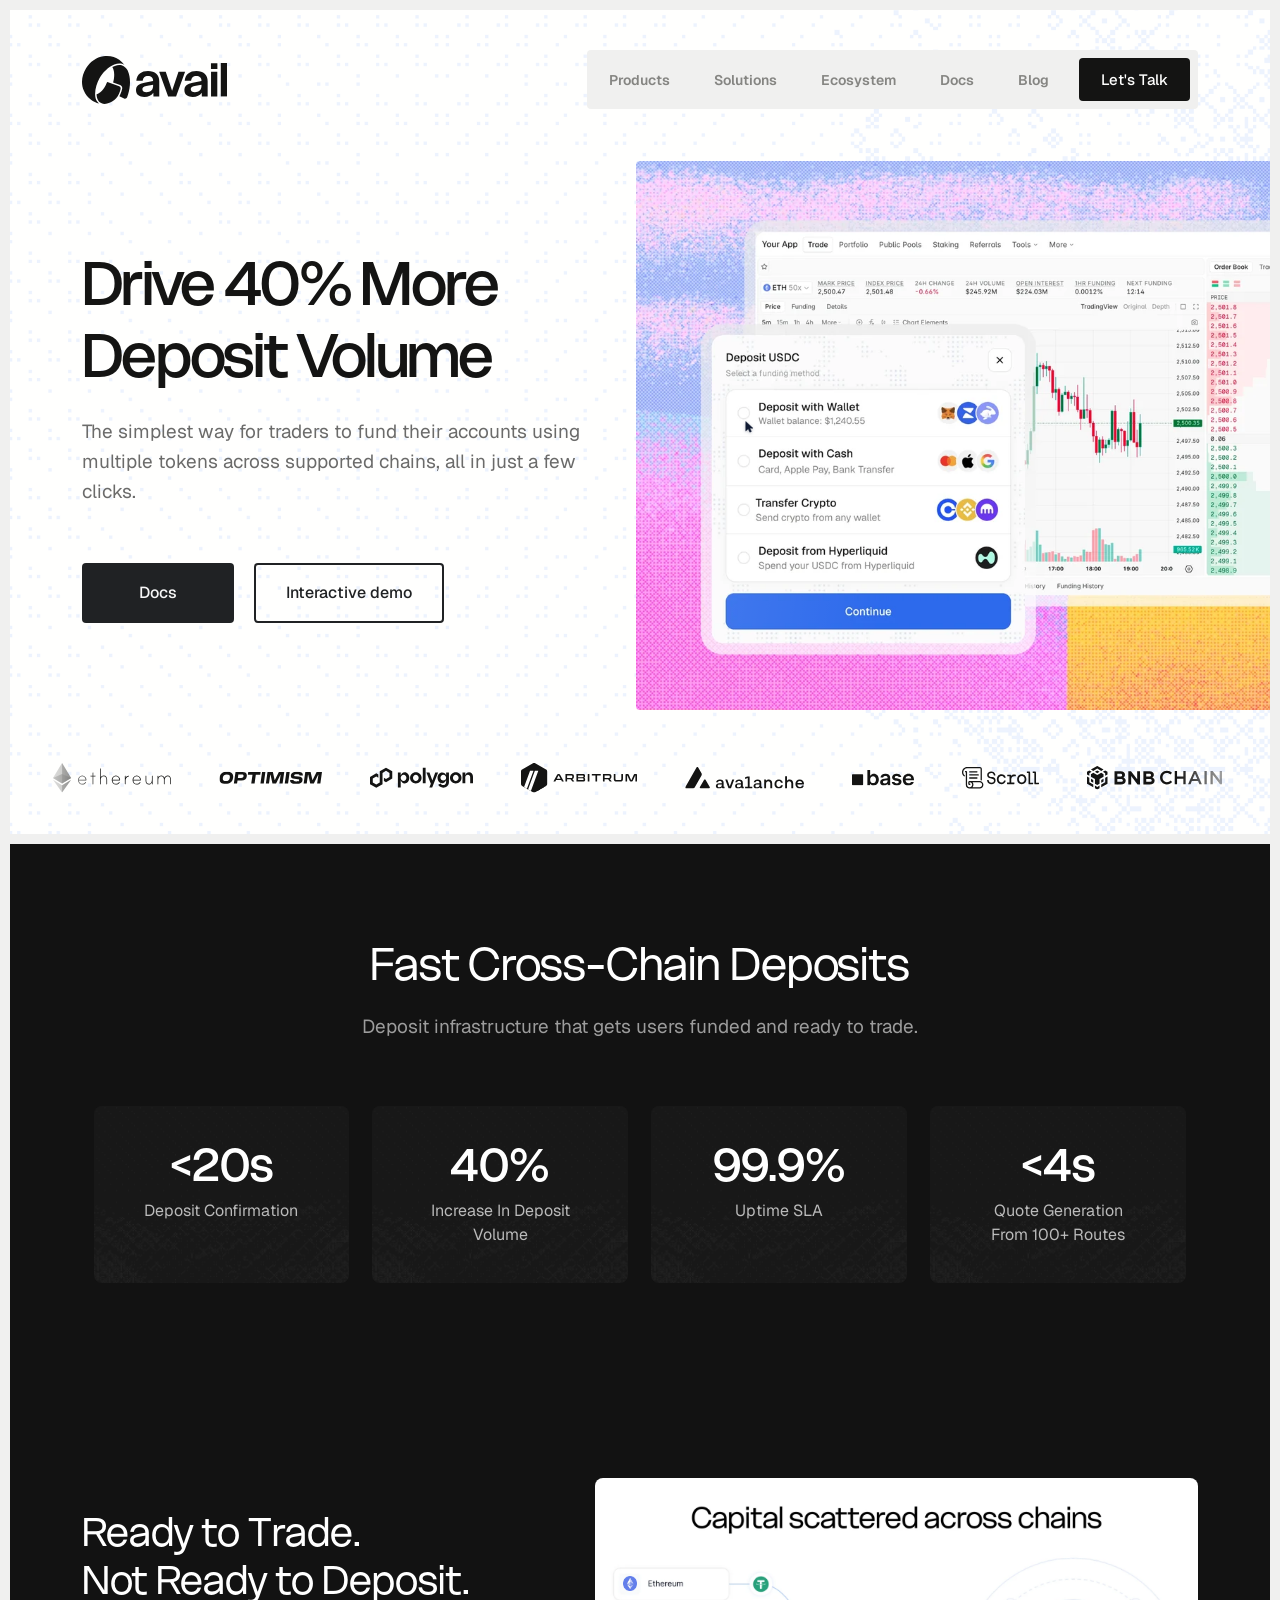
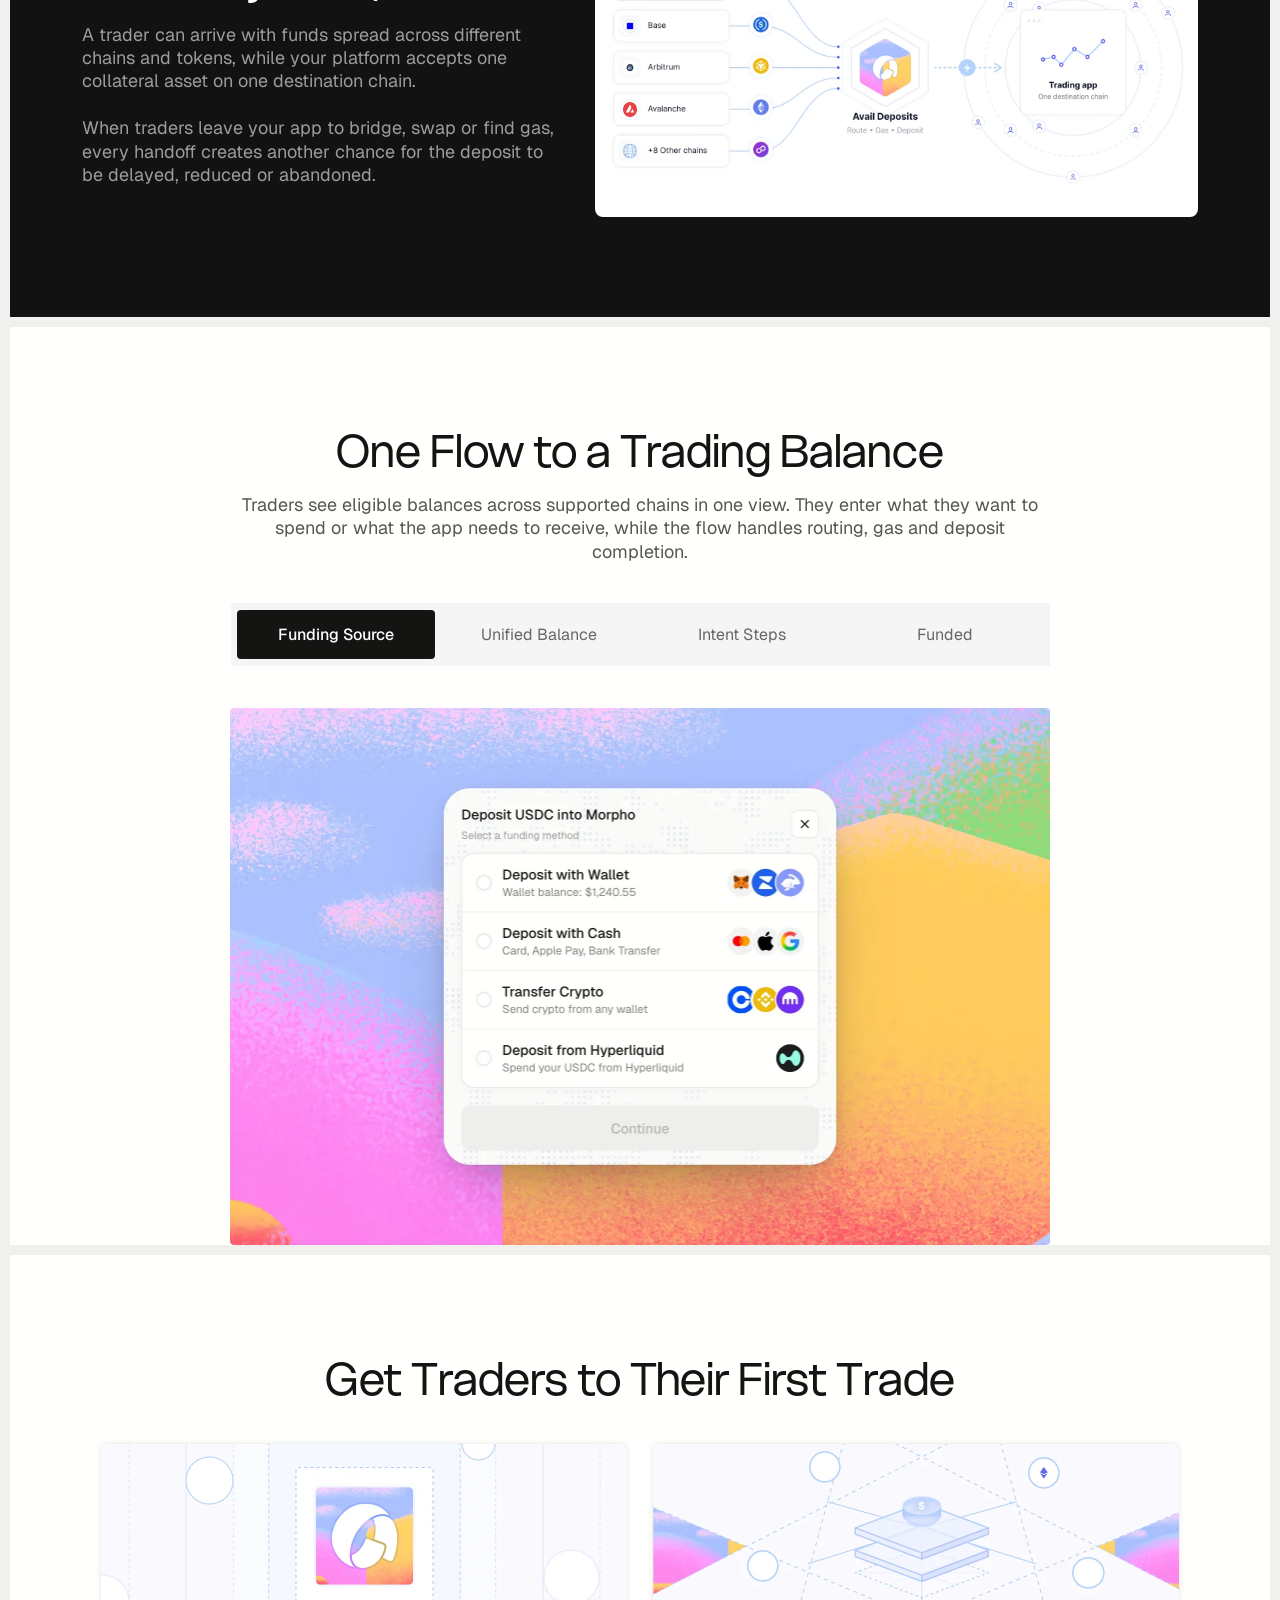
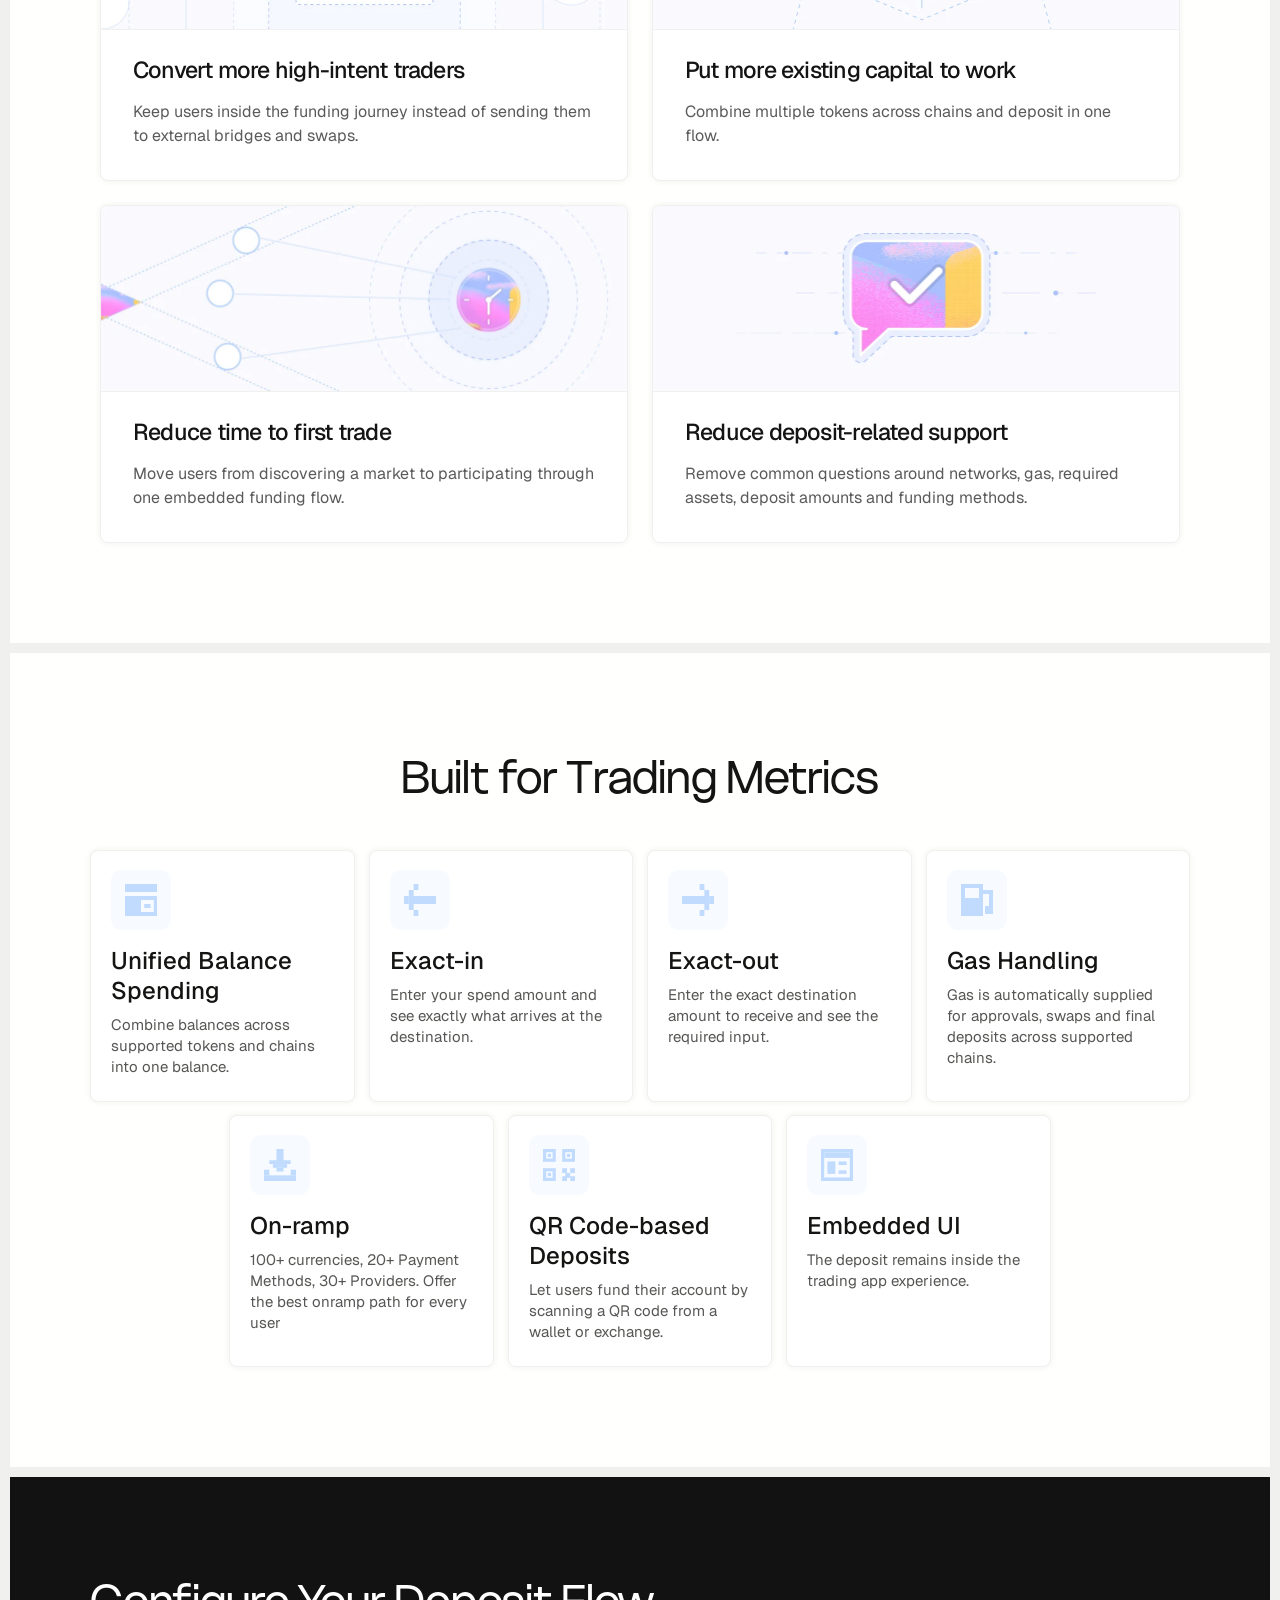
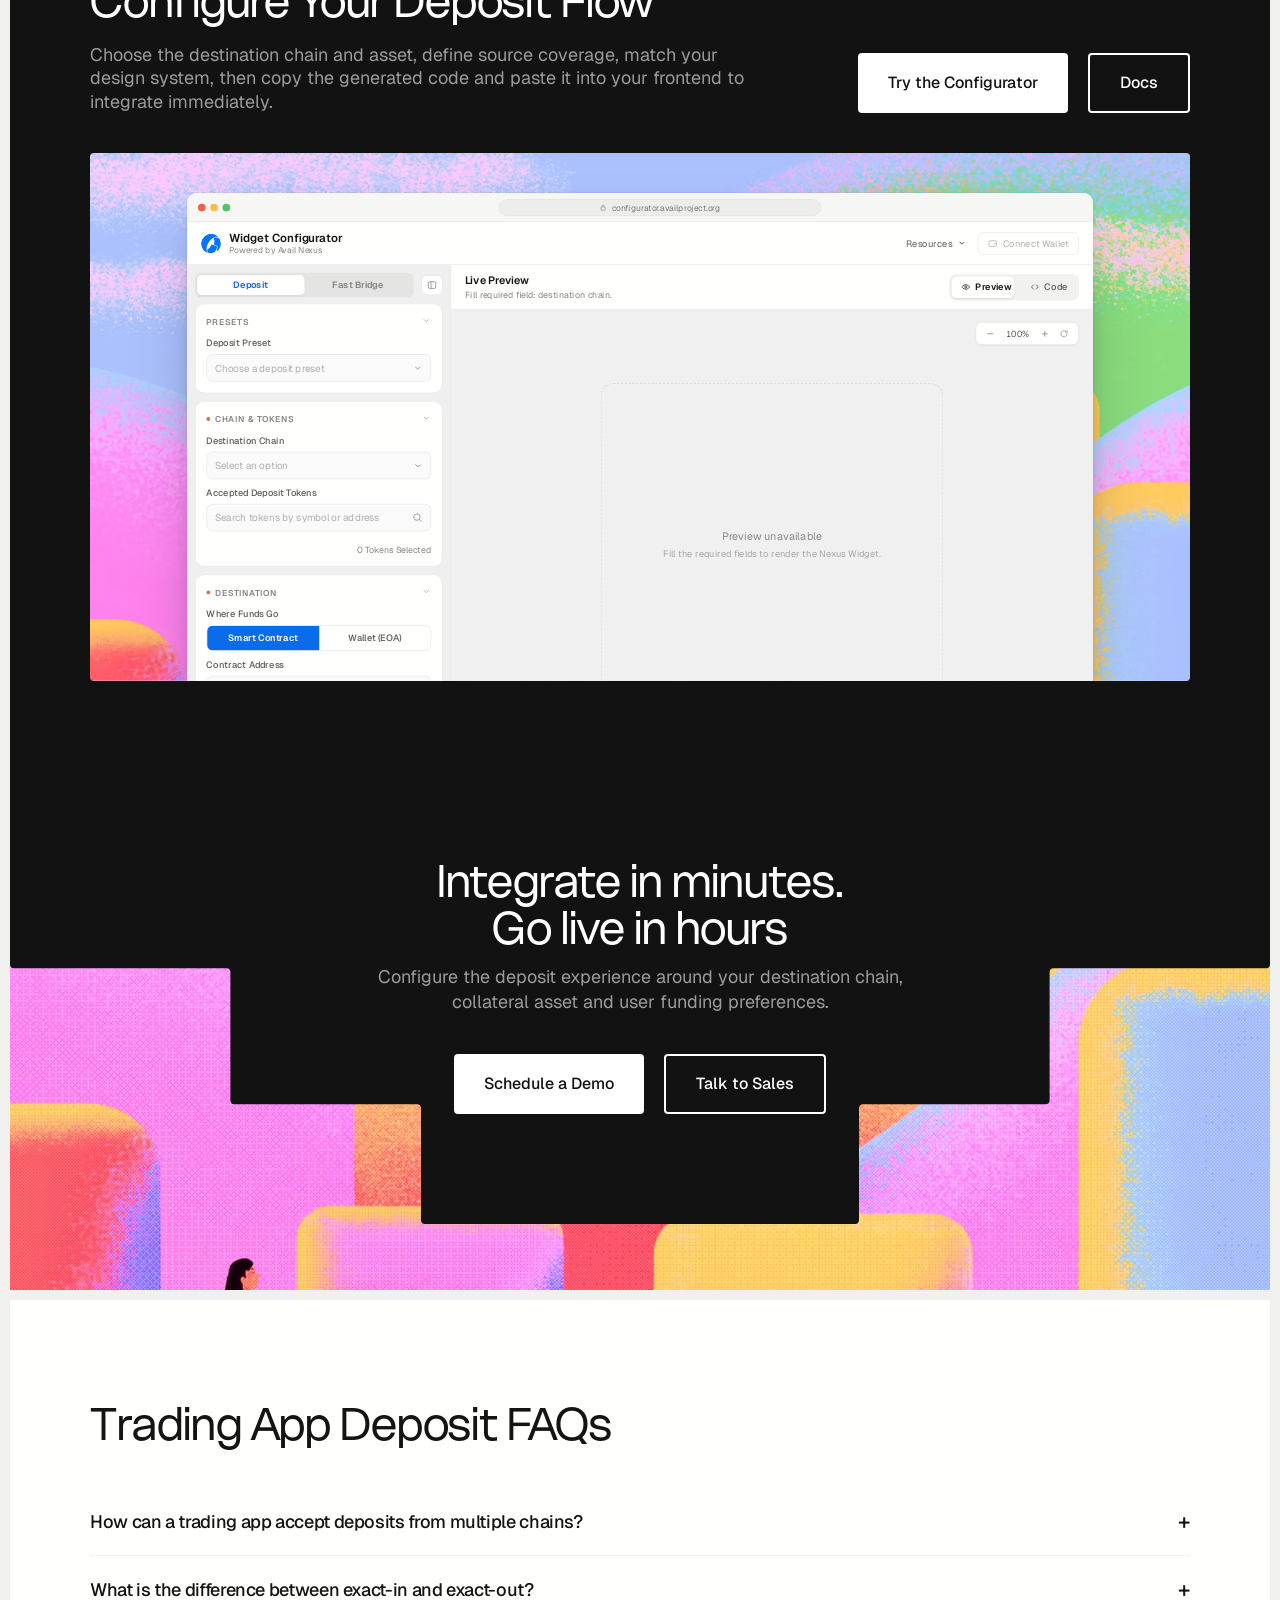
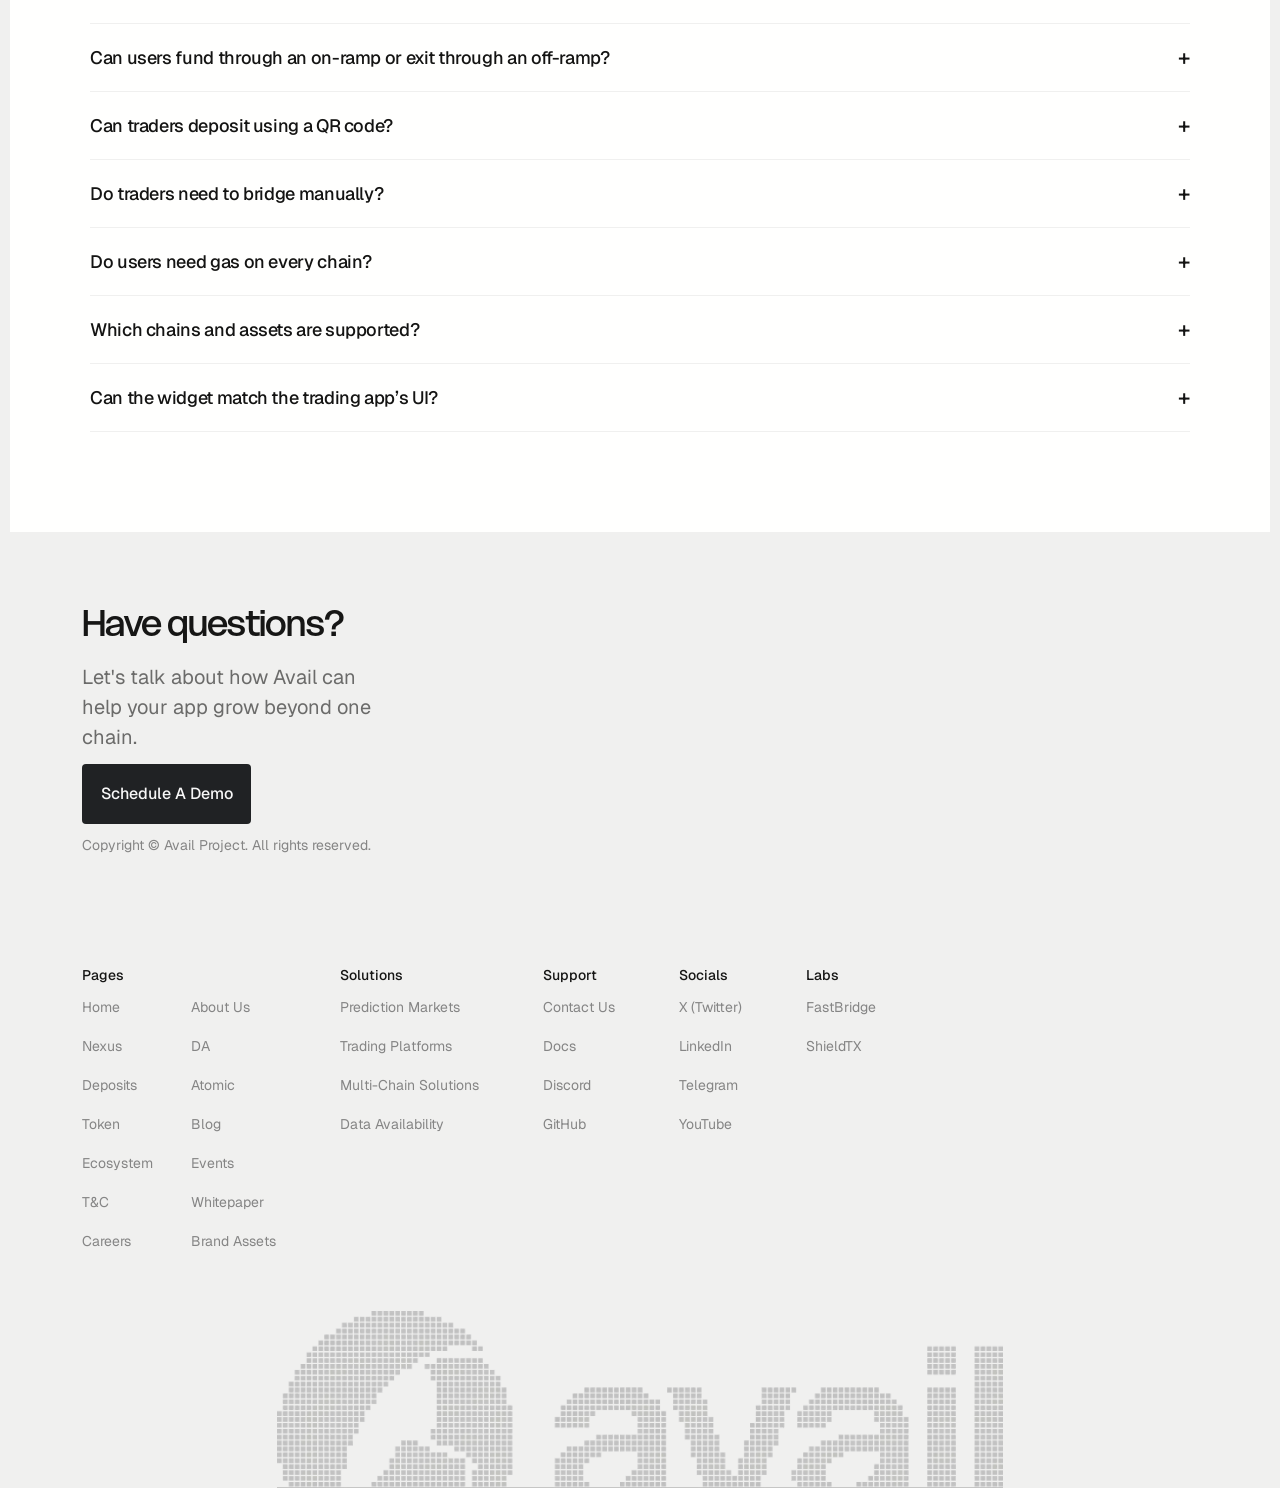
==== index.html @ da8bff85 "Fix the configurator crash, and work the second feedback round FIRST, A REGRESSION I SHIPPED. The ?a" ====
<!doctype html>
<html lang="en">
<head>
<meta charset="utf-8">
<meta name="viewport" content="width=device-width, initial-scale=1">
<title>Avail Trading | Cross-Chain Deposit Infrastructure</title>
<meta name="description" content="Let traders fund your app using assets across supported chains, on-ramps or QR deposits, without leaving to bridge, swap, switch networks or find gas.">
<link rel="icon" href="assets/avail-mark.svg">
<link rel="preload" as="image" href="assets/hero-bg.webp" fetchpriority="high">
<link rel="preload" as="image" href="assets/hero-visual.webp"
      imagesrcset="assets/hero-visual-900.webp 900w, assets/hero-visual-1400.webp 1400w, assets/hero-visual.webp 2055w"
      imagesizes="(max-width: 1000px) 100vw, 52vw" fetchpriority="high">
<link rel="preconnect" href="https://fonts.googleapis.com">
<link rel="preconnect" href="https://fonts.gstatic.com" crossorigin>
<link href="https://fonts.googleapis.com/css2?family=Geist:wght@400;500;600&display=swap" rel="stylesheet">
<link rel="stylesheet" href="styles.css?v=14">
</head>
<body class="page-deposits">
<div class="frame">

<!-- ========================= HERO ========================= -->
<header class="deposit-hero">
  <div class="nav-header">
    <a class="nav-logo" href="https://www.availproject.org/" aria-label="Avail home">
      <img class="nav-logo__mark" src="assets/avail-mark.svg" alt="" width="48" height="48">
      <img class="nav-logo__wordmark" src="assets/avail-wordmark.svg" alt="Avail" width="91" height="34">
    </a>

    <button class="nav-menu" id="navMenu" type="button"
            aria-expanded="false" aria-controls="mobileMenu" aria-label="Open menu">
      <span class="nav-menu__icon" aria-hidden="true"></span>
      <span class="nav-menu__label">Menu</span>
    </button>

    <div class="nav-pill">
      <nav class="nav" id="primaryNav" aria-label="Primary">
        <div class="nav-links">
          <div class="nav-dropdown">
            <button class="nav-links__trigger" type="button" id="trigger-products"
                    aria-haspopup="true" aria-expanded="false" aria-controls="menu-products">Products</button>
            <div class="nav-dropdown__menu nav-dropdown__menu--products" id="menu-products" role="menu" aria-labelledby="trigger-products">
              <div class="nav-dropdown__section">
                <p class="nav-dropdown__heading">For Builders</p>
                <a class="nav-dropdown__link" role="menuitem" href="https://www.availproject.org/deposits">Deposits</a>
                <a class="nav-dropdown__link" role="menuitem" href="https://www.availproject.org/nexus">Nexus</a>
                <a class="nav-dropdown__link" role="menuitem" href="https://www.availproject.org/da">DA</a>
                <a class="nav-dropdown__link" role="menuitem" href="https://www.availproject.org/atomic">Atomic</a>
              </div>
              <div class="nav-dropdown__section">
                <p class="nav-dropdown__heading">For Users</p>
                <a class="nav-dropdown__link" role="menuitem" href="https://fastbridge.availproject.org/" target="_blank" rel="noopener noreferrer">FastBridge</a>
                <a class="nav-dropdown__link" role="menuitem" href="https://www.shieldtx.xyz/" target="_blank" rel="noopener noreferrer">ShieldTX</a>
              </div>
            </div>
          </div>

          <div class="nav-dropdown">
            <button class="nav-links__trigger" type="button" id="trigger-solutions"
                    aria-haspopup="true" aria-expanded="false" aria-controls="menu-solutions">Solutions</button>
            <div class="nav-dropdown__menu" id="menu-solutions" role="menu" aria-labelledby="trigger-solutions">
              <div class="nav-dropdown__section">
                <p class="nav-dropdown__heading">App Developers</p>
                <a class="nav-dropdown__link" role="menuitem" href="https://www.availproject.org/prediction-markets">Prediction Markets</a>
                <a class="nav-dropdown__link" role="menuitem" href="https://www.availproject.org/trading">Trading Platforms</a>
                <a class="nav-dropdown__link" role="menuitem" href="https://www.availproject.org/nexus">Multi-Chain Solutions</a>
              </div>
              <div class="nav-dropdown__section">
                <p class="nav-dropdown__heading">Blockchain Developers</p>
                <a class="nav-dropdown__link" role="menuitem" href="https://www.availproject.org/da">Data Availability</a>
              </div>
            </div>
          </div>

          <a class="nav-links__item" href="https://www.availproject.org/ecosystem">Ecosystem</a>
          <a class="nav-links__item" href="https://docs.availproject.org/" target="_blank" rel="noopener noreferrer">Docs</a>
          <a class="nav-links__item" href="https://blog.availproject.org/" target="_blank" rel="noopener noreferrer">Blog</a>
        </div>
      </nav>
      <a class="btn btn-primary nav-header__cta" href="https://calendly.com/d/cwfp-t3y-gt2/avail-discovery-call" target="_blank" rel="noopener noreferrer">Let's Talk</a>
    </div>
  </div>

  <div class="deposit-hero__inner">
    <div class="deposit-hero__copy">
      <h1 class="deposit-hero__title">Drive 40% More Deposit Volume</h1>
      <p class="deposit-hero__lede">The simplest way for traders to fund their accounts using multiple tokens across supported chains, all in just a few clicks.</p>
      <div class="deposit-hero__actions">
        <a class="btn btn-primary" href="https://docs.availproject.org/" target="_blank" rel="noopener noreferrer">Docs</a>
        <a class="btn btn-secondary" href="https://widgets.availproject.org/docs/components/deposit" target="_blank" rel="noopener noreferrer">Interactive demo</a>
      </div>
    </div>

    <div class="deposit-hero__visual">
      <img class="deposit-hero__art" src="assets/hero-visual.webp" width="2055" height="1779"
           srcset="assets/hero-visual-900.webp 900w, assets/hero-visual-1400.webp 1400w, assets/hero-visual.webp 2055w"
           sizes="(max-width: 1000px) 100vw, 52vw"
           fetchpriority="high" decoding="async"
           alt="A trading app with the Deposit USDC modal open, offering wallet, cash, crypto transfer and Hyperliquid funding methods">
      <div class="deposit-hero__rowhint" aria-hidden="true"></div>
      <div class="deposit-hero__radio" aria-hidden="true"></div>
      <div class="deposit-hero__cta" aria-hidden="true"><i></i></div>
      <div class="deposit-hero__cursor" aria-hidden="true">
        <svg viewBox="0 0 16 20" width="100%" height="100%" focusable="false">
          <path d="M1.2 .8 L1.2 16.4 L5.3 12.7 L7.9 18.2 L10.4 17 L7.8 11.7 L13 11.7 Z"
                fill="#101a33" stroke="#101a33" stroke-width=".7" stroke-linejoin="round"/>
        </svg>
      </div>
    </div>
  </div>

  <div class="trust">
    <div class="trust__marquee">
      <div class="trust__row">
        <span class="trust__item"><img src="assets/chain-ethereum.svg" alt="Ethereum" width="141" height="38" decoding="async"></span>
        <span class="trust__item"><img src="assets/chain-optimism.svg" alt="Optimism" width="122" height="38" decoding="async"></span>
        <span class="trust__item"><img src="assets/chain-polygon.svg" alt="Polygon" width="122" height="38" decoding="async"></span>
        <span class="trust__item"><img src="assets/chain-arbitrum.svg" alt="Arbitrum" width="138" height="38" decoding="async"></span>
        <span class="trust__item"><img src="assets/chain-avalanche.svg" alt="Avalanche" width="142" height="38" decoding="async"></span>
        <span class="trust__item"><img src="assets/chain-base.svg" alt="Base" width="73" height="38" decoding="async"></span>
        <span class="trust__item"><img src="assets/chain-scroll.svg" alt="Scroll" width="92" height="38" decoding="async"></span>
        <span class="trust__item"><img src="assets/chain-bnb-chain.svg" alt="BNB Chain" width="160" height="38" decoding="async"></span>
        <span class="trust__item"><img src="assets/chain-hyperevm.svg" alt="HyperEVM" width="135" height="38" decoding="async"></span>
        <!-- second pass: the track loops on translateX(-50%), so it holds two identical halves -->
        <span class="trust__item" aria-hidden="true"><img src="assets/chain-ethereum.svg" alt="" width="141" height="38" decoding="async"></span>
        <span class="trust__item" aria-hidden="true"><img src="assets/chain-optimism.svg" alt="" width="122" height="38" decoding="async"></span>
        <span class="trust__item" aria-hidden="true"><img src="assets/chain-polygon.svg" alt="" width="122" height="38" decoding="async"></span>
        <span class="trust__item" aria-hidden="true"><img src="assets/chain-arbitrum.svg" alt="" width="138" height="38" decoding="async"></span>
        <span class="trust__item" aria-hidden="true"><img src="assets/chain-avalanche.svg" alt="" width="142" height="38" decoding="async"></span>
        <span class="trust__item" aria-hidden="true"><img src="assets/chain-base.svg" alt="" width="73" height="38" decoding="async"></span>
        <span class="trust__item" aria-hidden="true"><img src="assets/chain-scroll.svg" alt="" width="92" height="38" decoding="async"></span>
        <span class="trust__item" aria-hidden="true"><img src="assets/chain-bnb-chain.svg" alt="" width="160" height="38" decoding="async"></span>
        <span class="trust__item" aria-hidden="true"><img src="assets/chain-hyperevm.svg" alt="" width="135" height="38" decoding="async"></span>
      </div>
    </div>
  </div>
</header>

<main>

<!-- ================= Fast Cross-Chain Deposits ================= -->
<section class="deposit-stats">
  <div class="container">
    <div class="deposit-stats__head">
      <h2 class="h2 h2--light">Fast Cross-Chain Deposits</h2>
      <p class="deposit-stats__lede">Deposit infrastructure that gets users funded and ready to trade.</p>
    </div>

    <div class="deposit-stats__grid">
      <div class="deposit-stat"><div class="deposit-stat__value">&lt;20s</div><div class="deposit-stat__label">Deposit Confirmation</div></div>
      <div class="deposit-stat"><div class="deposit-stat__value">40%</div><div class="deposit-stat__label">increase in deposit volume</div></div>
      <div class="deposit-stat"><div class="deposit-stat__value">99.9%</div><div class="deposit-stat__label">Uptime SLA</div></div>
      <div class="deposit-stat"><div class="deposit-stat__value">&lt;4s</div><div class="deposit-stat__label">quote Generation<br>from 100+ routes</div></div>
    </div>
  </div>

  <div class="deposit-ready">
    <div>
      <h2 class="deposit-ready__title">Ready to Trade.<br>Not Ready to Deposit.</h2>
      <div class="deposit-ready__body">
        <p>A trader can arrive with funds spread across different chains and tokens, while your platform accepts one collateral asset on one destination chain.</p>
        <p>When traders leave your app to bridge, swap or find gas, every handoff creates another chance for the deposit to be delayed, reduced or abandoned.</p>
      </div>
    </div>
    <div class="diagram">
      <img class="diagram__base" src="assets/diagram-card.webp" loading="lazy" decoding="async" alt="Capital scattered across chains — Ethereum, Base, Arbitrum, Avalanche and 8 other chains routing through Avail Deposits into a trading app on one destination chain">
      <img class="diagram__pin" data-row="1" src="assets/dg-icon-1.webp" loading="lazy" decoding="async" alt="">
      <img class="diagram__pin" data-row="2" src="assets/dg-icon-2.webp" loading="lazy" decoding="async" alt="">
      <img class="diagram__pin" data-row="3" src="assets/dg-icon-3.webp" loading="lazy" decoding="async" alt="">
      <img class="diagram__pin" data-row="4" src="assets/dg-icon-4.webp" loading="lazy" decoding="async" alt="">
    </div>
  </div>
</section>

<!-- ============== One Flow to a Trading Balance ============== -->
<section class="flow">
  <div class="container">
    <h2 class="h2 section__title">One Flow to a Trading Balance</h2>
    <p class="flow__lede">Traders see eligible balances across supported chains in one view. They enter what they want to spend or what the app needs to receive, while the flow handles routing, gas and deposit completion.</p>

    <div class="tabs" role="tablist" aria-label="Deposit flow steps">
      <button class="tab" role="tab" id="tab-funding" data-seg="funding" data-label="Funding Source" aria-controls="clip-funding" aria-selected="true">Funding Source</button>
      <button class="tab" role="tab" id="tab-balance" data-seg="balance" data-label="Unified Balance" aria-controls="clip-balance" aria-selected="false">Unified Balance</button>
      <button class="tab" role="tab" id="tab-steps"   data-seg="steps" data-label="Intent Steps"   aria-controls="clip-steps"   aria-selected="false">Intent Steps</button>
      <button class="tab" role="tab" id="tab-funded"  data-seg="funded" data-label="Funded"  aria-controls="clip-funded"  aria-selected="false">Funded</button>
    </div>
  </div>

  <!-- One continuous deposit run, cut into the four parts the tabs describe. -->
  <div class="flow__panel">
    <video class="flow__video is-on" id="clip-funding" data-seg="funding"
           role="tabpanel" aria-labelledby="tab-funding"
           aria-label="Choosing a funding method, entering 499.50 USDC, and the flow resolving a route"
           data-src="assets/flow/funding.mp4" data-src-sm="assets/flow/funding-sm.mp4" data-poster="assets/flow/funding.webp"
           muted playsinline preload="none"></video>

    <video class="flow__video" id="clip-balance" data-seg="balance"
           role="tabpanel" aria-labelledby="tab-balance" aria-hidden="true"
           aria-label="Editing the funding sources and picking tokens across chains"
           data-src="assets/flow/balance.mp4" data-src-sm="assets/flow/balance-sm.mp4" data-poster="assets/flow/balance.webp"
           muted playsinline preload="none"></video>

    <video class="flow__video" id="clip-steps" data-seg="steps"
           role="tabpanel" aria-labelledby="tab-steps" aria-hidden="true"
           aria-label="The in-flight intent steps completing one by one — approve swaps, swap tokens, receive USDT on Arbitrum, then approve the deposit to Aave"
           data-src="assets/flow/steps.mp4" data-src-sm="assets/flow/steps-sm.mp4" data-poster="assets/flow/steps.webp"
           muted playsinline preload="none"></video>

    <video class="flow__video" id="clip-funded" data-seg="funded"
           role="tabpanel" aria-labelledby="tab-funded" aria-hidden="true"
           aria-label="Deposit complete — 499.50 USDC received on Arbitrum"
           data-src="assets/flow/funded.mp4" data-src-sm="assets/flow/funded-sm.mp4" data-poster="assets/flow/funded.webp"
           muted playsinline preload="none"></video>
  </div>
</section>

<!-- ============== Get Traders to Their First Trade ============== -->
<section class="section-light">
  <div class="container">
    <h2 class="h2 section__title">Get Traders to Their First Trade</h2>

    <div class="feature-grid">
      <article class="fcard">
        <div class="fcard__art"><img src="assets/illo-convert.webp" alt="" loading="lazy"></div>
        <div class="fcard__body">
          <h3 class="fcard__title">Convert more high-intent traders</h3>
          <p class="fcard__text">Keep users inside the funding journey instead of sending them to external bridges and swaps.</p>
        </div>
      </article>

      <article class="fcard">
        <div class="fcard__art"><img src="assets/illo-capital.webp" alt="" loading="lazy"></div>
        <div class="fcard__body">
          <h3 class="fcard__title">Put more existing capital to work</h3>
          <p class="fcard__text">Combine multiple tokens across chains and deposit in one flow.</p>
        </div>
      </article>

      <article class="fcard">
        <div class="fcard__art"><img src="assets/illo-time.webp" alt="" loading="lazy"></div>
        <div class="fcard__body">
          <h3 class="fcard__title">Reduce time to first trade</h3>
          <p class="fcard__text">Move users from discovering a market to participating through one embedded funding flow.</p>
        </div>
      </article>

      <article class="fcard">
        <div class="fcard__art"><img src="assets/illo-support.webp" alt="" loading="lazy"></div>
        <div class="fcard__body">
          <h3 class="fcard__title">Reduce deposit-related support</h3>
          <p class="fcard__text">Remove common questions around networks, gas, required assets, deposit amounts and funding methods.</p>
        </div>
      </article>
    </div>
  </div>
</section>

<!-- ================== Built for Trading Metrics ================== -->
<section class="metrics">
  <div class="container">
    <h2 class="h2 section__title">Built for Trading Metrics</h2>

    <div class="metrics__grid">
      <article class="mcard">
        <div class="mcard__icon"><img src="assets/ic-wallet.svg" alt="" loading="lazy"></div>
        <h3 class="mcard__title">Unified Balance Spending</h3>
        <p class="mcard__text">Combine balances across supported tokens and chains into one balance.</p>
      </article>
      <article class="mcard">
        <div class="mcard__icon"><img src="assets/ic-exact-in.svg" alt="" loading="lazy"></div>
        <h3 class="mcard__title">Exact-in</h3>
        <p class="mcard__text">Enter your spend amount and see exactly what arrives at the destination.</p>
      </article>
      <article class="mcard">
        <div class="mcard__icon"><img src="assets/ic-exact-out.svg" data-flip alt="" loading="lazy"></div>
        <h3 class="mcard__title">Exact-out</h3>
        <p class="mcard__text">Enter the exact destination amount to receive and see the required input.</p>
      </article>
      <article class="mcard">
        <div class="mcard__icon"><img src="assets/ic-gas.svg" alt="" loading="lazy"></div>
        <h3 class="mcard__title">Gas Handling</h3>
        <p class="mcard__text">Gas is automatically supplied for approvals, swaps and final deposits across supported chains.</p>
      </article>
      <article class="mcard">
        <div class="mcard__icon"><img src="assets/ic-onramp.svg" alt="" loading="lazy"></div>
        <h3 class="mcard__title">On-ramp</h3>
        <p class="mcard__text">100+ currencies, 20+ Payment Methods, 30+ Providers. Offer the best onramp path for every user</p>
      </article>
      <article class="mcard">
        <div class="mcard__icon"><img src="assets/ic-qr.svg" alt="" loading="lazy"></div>
        <h3 class="mcard__title">QR Code-based Deposits</h3>
        <p class="mcard__text">Let users fund their account by scanning a QR code from a wallet or exchange.</p>
      </article>
      <article class="mcard">
        <div class="mcard__icon"><img src="assets/ic-embedded.svg" alt="" loading="lazy"></div>
        <h3 class="mcard__title">Embedded UI</h3>
        <p class="mcard__text">The deposit remains inside the trading app experience.</p>
      </article>
    </div>
  </div>
</section>

<!-- ============== Configure Your Deposit Flow + CTA ============== -->
<section class="configure">
  <div class="configure__head">
    <div class="configure__copy">
      <h2 class="h2 h2--light">Configure Your Deposit Flow</h2>
      <p class="configure__lede">Choose the destination chain and asset, define source coverage, match your design system, then copy the generated code and paste it into your frontend to integrate immediately.</p>
    </div>
    <div class="configure__actions">
      <a class="btn btn-light" href="https://configurator.availproject.org/" target="_blank" rel="noopener noreferrer">Try the Configurator</a>
      <a class="btn btn-ghost" href="https://docs.availproject.org/" target="_blank" rel="noopener noreferrer">Docs</a>
    </div>
  </div>

  <div class="configure__panel">
    <!-- the Widget Configurator prototype itself, on the artboard's own gradient -->
    <div class="configurator" id="configurator">
      <iframe class="configurator__frame" id="configuratorFrame"
              title="Widget Configurator walkthrough — presets, chain and tokens, destination, amount rules, theming and the embed code"
              data-src="flow/configurator.html?hold=1&amp;v=1789537568"
              loading="lazy" tabindex="-1" scrolling="no"></iframe>
    </div>
  </div>

  <div class="cta">
    <img class="cta__bg" src="assets/cta-gradient.webp" alt="" loading="lazy">
    <img class="cta__mask" src="assets/cta-union.svg" alt="" loading="lazy" decoding="async">
    <div class="cta__inner">
      <div>
        <h2 class="cta__title">Integrate in minutes.<br>Go live in hours</h2>
        <p class="cta__text">Configure the deposit experience around your destination chain, collateral asset and user funding preferences.</p>
      </div>
      <div class="cta__actions">
        <a class="btn btn-light" href="https://calendly.com/d/cwfp-t3y-gt2/avail-discovery-call" target="_blank" rel="noopener noreferrer">Schedule a Demo</a>
        <a class="btn btn-ghost" href="https://calendly.com/d/cwfp-t3y-gt2/avail-discovery-call" target="_blank" rel="noopener noreferrer">Talk to Sales</a>
      </div>
    </div>
  </div>
</section>

<!-- ========================= FAQs ========================= -->
<section class="faq">
  <div class="container">
    <h2 class="h2 section__title section__title--left">Trading App Deposit FAQs</h2>

    <div class="faq__list" id="faqList">
      <div class="faq__item" data-open="false">
        <button class="faq__q" aria-expanded="false">How can a trading app accept deposits from multiple chains?<span class="faq__icon" aria-hidden="true">+</span></button>
        <div class="faq__a"><div><p>Add an embedded cross-chain deposit flow that accepts eligible assets from supported source chains and delivers the required collateral into the destination app. Routing, bridging and swaps happen inside the funding journey.</p></div></div>
      </div>
      <div class="faq__item" data-open="false">
        <button class="faq__q" aria-expanded="false">What is the difference between exact-in and exact-out?<span class="faq__icon" aria-hidden="true">+</span></button>
        <div class="faq__a"><div><p>Exact-in starts with the amount the trader wants to spend and calculates the destination output. Exact-out starts with the exact amount the app needs to receive, then finds the best route across eligible balances and calculates the required input.</p></div></div>
      </div>
      <div class="faq__item" data-open="false">
        <button class="faq__q" aria-expanded="false">Can users fund through an on-ramp or exit through an off-ramp?<span class="faq__icon" aria-hidden="true">+</span></button>
        <div class="faq__a"><div><p>The experience can surface supported fiat on-ramp and off-ramp routes alongside crypto deposits, subject to provider, asset and regional coverage.</p></div></div>
      </div>
      <div class="faq__item" data-open="false">
        <button class="faq__q" aria-expanded="false">Can traders deposit using a QR code?<span class="faq__icon" aria-hidden="true">+</span></button>
        <div class="faq__a"><div><p>QR code-based deposits let a trader send funds from a supported external wallet or exchange to a deposit address, after which the flow routes the funds into the required destination asset.</p></div></div>
      </div>
      <div class="faq__item" data-open="false">
        <button class="faq__q" aria-expanded="false">Do traders need to bridge manually?<span class="faq__icon" aria-hidden="true">+</span></button>
        <div class="faq__a"><div><p>No. The user stays inside the app while the required cross-chain routing is handled within the deposit flow.</p></div></div>
      </div>
      <div class="faq__item" data-open="false">
        <button class="faq__q" aria-expanded="false">Do users need gas on every chain?<span class="faq__icon" aria-hidden="true">+</span></button>
        <div class="faq__a"><div><p>Gas required to successfully complete the transaction is handled in the flow, so users do not need to separately acquire the required native gas tokens for each step.</p></div></div>
      </div>
      <div class="faq__item" data-open="false">
        <button class="faq__q" aria-expanded="false">Which chains and assets are supported?<span class="faq__icon" aria-hidden="true">+</span></button>
        <div class="faq__a"><div><p>Coverage changes as the network expands. Link users to the live supported chains and tokens documentation for the current list.</p></div></div>
      </div>
      <div class="faq__item" data-open="false">
        <button class="faq__q" aria-expanded="false">Can the widget match the trading app’s UI?<span class="faq__icon" aria-hidden="true">+</span></button>
        <div class="faq__a"><div><p>Yes. Teams can configure supported chains and tokens and adapt the widget interface to fit the application experience.</p></div></div>
      </div>
    </div>
  </div>
</section>

</main>

<!-- ========================= FOOTER ========================= -->
<footer class="site-footer">
  <div class="site-footer__top">
    <div class="site-footer__cta">
      <h2 class="site-footer__headline">Have questions?</h2>
      <p class="site-footer__subcopy">Let's talk about how Avail can help your app grow beyond one chain.</p>
      <a class="btn btn-primary site-footer__btn" href="https://calendly.com/d/cwfp-t3y-gt2/avail-discovery-call" target="_blank" rel="noopener noreferrer">Schedule A Demo</a>
      <p class="site-footer__copyright">Copyright &copy; Avail Project. All rights reserved.</p>
    </div>

    <nav class="site-footer__nav" aria-label="Footer">
      <div class="site-footer__nav-group site-footer__nav-group--pages">
        <h3 class="site-footer__nav-heading">Pages</h3>
        <ul class="site-footer__nav-list site-footer__nav-list--pages">
          <li><a class="site-footer__nav-link" href="https://www.availproject.org/">Home</a></li>
          <li><a class="site-footer__nav-link" href="https://www.availproject.org/about">About Us</a></li>
          <li><a class="site-footer__nav-link" href="https://www.availproject.org/nexus">Nexus</a></li>
          <li><a class="site-footer__nav-link" href="https://www.availproject.org/da">DA</a></li>
          <li><a class="site-footer__nav-link" href="https://www.availproject.org/deposits">Deposits</a></li>
          <li><a class="site-footer__nav-link" href="https://www.availproject.org/atomic">Atomic</a></li>
          <li><a class="site-footer__nav-link" href="https://www.availproject.org/token">Token</a></li>
          <li><a class="site-footer__nav-link" href="https://blog.availproject.org/" target="_blank" rel="noopener noreferrer">Blog</a></li>
          <li><a class="site-footer__nav-link" href="https://www.availproject.org/ecosystem">Ecosystem</a></li>
          <li><a class="site-footer__nav-link" href="https://www.availproject.org/events">Events</a></li>
          <li><a class="site-footer__nav-link" href="https://www.availproject.org/terms">T&amp;C</a></li>
          <li><a class="site-footer__nav-link" href="https://www.availproject.org/whitepaper">Whitepaper</a></li>
          <li><a class="site-footer__nav-link" href="https://avail.keka.com/careers" target="_blank" rel="noopener noreferrer">Careers</a></li>
          <li><a class="site-footer__nav-link" href="https://www.availproject.org/brand">Brand Assets</a></li>
        </ul>
      </div>

      <div class="site-footer__nav-group">
        <h3 class="site-footer__nav-heading">Solutions</h3>
        <ul class="site-footer__nav-list">
          <li><a class="site-footer__nav-link" href="https://www.availproject.org/prediction-markets">Prediction Markets</a></li>
          <li><a class="site-footer__nav-link" href="https://www.availproject.org/trading">Trading Platforms</a></li>
          <li><a class="site-footer__nav-link" href="https://www.availproject.org/nexus">Multi-Chain Solutions</a></li>
          <li><a class="site-footer__nav-link" href="https://www.availproject.org/da">Data Availability</a></li>
        </ul>
      </div>

      <div class="site-footer__nav-group">
        <h3 class="site-footer__nav-heading">Support</h3>
        <ul class="site-footer__nav-list">
          <li><a class="site-footer__nav-link" href="https://www.availproject.org/contact">Contact Us</a></li>
          <li><a class="site-footer__nav-link" href="https://docs.availproject.org/" target="_blank" rel="noopener noreferrer">Docs</a></li>
          <li><a class="site-footer__nav-link" href="https://discord.com/invite/AvailProject" target="_blank" rel="noopener noreferrer">Discord</a></li>
          <li><a class="site-footer__nav-link" href="https://github.com/availproject" target="_blank" rel="noopener noreferrer">GitHub</a></li>
        </ul>
      </div>

      <div class="site-footer__nav-group">
        <h3 class="site-footer__nav-heading">Socials</h3>
        <ul class="site-footer__nav-list">
          <li><a class="site-footer__nav-link" href="https://x.com/AvailProject" target="_blank" rel="noopener noreferrer">X (Twitter)</a></li>
          <li><a class="site-footer__nav-link" href="https://www.linkedin.com/company/availproject/" target="_blank" rel="noopener noreferrer">LinkedIn</a></li>
          <li><a class="site-footer__nav-link" href="https://t.me/AvailCommunity" target="_blank" rel="noopener noreferrer">Telegram</a></li>
          <li><a class="site-footer__nav-link" href="https://www.youtube.com/@AvailProject" target="_blank" rel="noopener noreferrer">YouTube</a></li>
        </ul>
      </div>

      <div class="site-footer__nav-group">
        <h3 class="site-footer__nav-heading">Labs</h3>
        <ul class="site-footer__nav-list">
          <li><a class="site-footer__nav-link" href="https://fastbridge.availproject.org/" target="_blank" rel="noopener noreferrer">FastBridge</a></li>
          <li><a class="site-footer__nav-link" href="https://www.shieldtx.xyz/" target="_blank" rel="noopener noreferrer">ShieldTX</a></li>
        </ul>
      </div>
    </nav>
  </div>

  <div class="site-footer__logo">
    <img class="site-footer__logo-img" src="assets/footer-wordmark.webp" alt="" loading="lazy">
  </div>
</footer>

</div><!-- /.frame -->

<div class="mobile-menu-overlay" id="mobileMenuOverlay" hidden></div>
<div class="mobile-menu" id="mobileMenu" hidden>
  <nav class="mobile-menu__nav" aria-label="Mobile">
    <details class="mobile-menu__details">
      <summary class="mobile-menu__link">Products</summary>
      <div class="mobile-menu__sub">
        <p class="mobile-menu__heading">For Builders</p>
        <a class="mobile-menu__sublink" href="https://www.availproject.org/deposits">Deposits</a>
        <a class="mobile-menu__sublink" href="https://www.availproject.org/nexus">Nexus</a>
        <a class="mobile-menu__sublink" href="https://www.availproject.org/da">DA</a>
        <a class="mobile-menu__sublink" href="https://www.availproject.org/atomic">Atomic</a>
        <p class="mobile-menu__heading">For Users</p>
        <a class="mobile-menu__sublink" href="https://fastbridge.availproject.org/" target="_blank" rel="noopener noreferrer">FastBridge</a>
        <a class="mobile-menu__sublink" href="https://www.shieldtx.xyz/" target="_blank" rel="noopener noreferrer">ShieldTX</a>
      </div>
    </details>
    <details class="mobile-menu__details">
      <summary class="mobile-menu__link">Solutions</summary>
      <div class="mobile-menu__sub">
        <p class="mobile-menu__heading">App Developers</p>
        <a class="mobile-menu__sublink" href="https://www.availproject.org/prediction-markets">Prediction Markets</a>
        <a class="mobile-menu__sublink" href="https://www.availproject.org/trading">Trading Platforms</a>
        <a class="mobile-menu__sublink" href="https://www.availproject.org/nexus">Multi-Chain Solutions</a>
        <p class="mobile-menu__heading">Blockchain Developers</p>
        <a class="mobile-menu__sublink" href="https://www.availproject.org/da">Data Availability</a>
      </div>
    </details>
    <a class="mobile-menu__link" href="https://www.availproject.org/ecosystem">Ecosystem</a>
    <a class="mobile-menu__link" href="https://docs.availproject.org/" target="_blank" rel="noopener noreferrer">Docs</a>
    <a class="mobile-menu__link" href="https://blog.availproject.org/" target="_blank" rel="noopener noreferrer">Blog</a>
    <a class="btn btn-primary mobile-menu__cta" href="https://calendly.com/d/cwfp-t3y-gt2/avail-discovery-call" target="_blank" rel="noopener noreferrer">Let's Talk</a>
  </nav>
</div>

<script src="js/deposits.js?v=14" defer></script>

</body>
</html>
---- styles.css ----
/* ============================================================================
   MERGING INTO availproject.org
   ----------------------------------------------------------------------------
   This file is written to be absorbed, not shipped next to the parent's
   stylesheets. The parent loads variables -> base -> nav -> footer -> common,
   and its common.css is already a concatenation of per-page files under
   "===== <name>.css =====" banners. So the merge is:

     1. Delete every block marked  MERGE: DROP.  The parent already supplies
        it, and a second copy is how the two drift apart.
     2. Append what is left to common.css under a new "===== deposits.css ====="
        banner, keeping this file's internal order - several rules depend on it.
     3. Move js/deposits.js into the parent's js/ folder as-is; it already
        matches the parent's one-file-per-page-behaviour convention, and the
        page loads it with defer.

   Anything NOT marked MERGE: DROP is page-specific and travels with the page.
   Class names are already namespaced (deposit-hero*, deposit-ready*,
   deposit-stat*), so nothing here collides with the parent's common.css.

   Deliberate deviations, and why, are in README > Merging into availproject.org.
   ========================================================================== */

/* ============================================================
   Avail Trading — Cross-Chain Deposit Infrastructure
   Built from Figma: Website-Design / node 74:46
   ============================================================ */

/* ---------- Fonts ----------
   MERGE: DROP - variables.css declares both Delight faces already. */
@font-face {
  font-family: 'Delight';
  src: local('Delight Regular'), url('assets/fonts/Delight-Regular.woff2') format('woff2');
  font-weight: 400; font-style: normal; font-display: swap;
}
@font-face {
  font-family: 'Delight';
  src: local('Delight Medium'), url('assets/fonts/Delight-Medium.woff2') format('woff2');
  font-weight: 500; font-style: normal; font-display: swap;
}

/* ---------- Tokens ----------
   MERGE: the names below that the parent's variables.css already defines are
   marked (parent). DROP those lines; keep the rest, which are page-local, and
   move them into the deposits.css block so they sit with the rules using them.
   --page is the open decision: the parent caps every page at 1440px, this one
   runs clamp(1355px, 100vw - 20px, 1760px) and every inner width is a fraction
   of it, so changing it rescales the whole composition. */
:root {
  --black:            #141413;   /* (parent) */
  --ink-card:       #141415;
  --ink-strong:     #151514;
  --text-lg:        #6b6b6a;   /* 20px hero paragraph */
  --text-md:        #565654;   /* 18/15px body */
  --text-muted:     #858585;   /* footer links */
  --nav-link:       #858582;   /* (parent) */
  --card-body:      rgba(20, 20, 21, .7);

  --dark-bg:        #121212;
  --dark-card:      #232323;
  --dark-text:      #9c9c9c;
  --dark-card-text: rgba(255, 255, 255, .7);

  --white:        #fffffe;   /* (parent) */
  --heading:      #161615;   /* (parent) */
  --btn-dark:     #202224;   /* (parent) */
  --btn-dark-text:#f7f7f7;   /* (parent) */
  --grey:    #f0f0ef;   /* (parent) */
  --surface-tab:    #f5f5f5;
  --icon-tile:      #f7fbff;
  --frame:          #ebebeb;
  --border:         #f0f0ef;   /* (parent) */

  --display: 'Delight', 'Geist', system-ui, -apple-system, sans-serif;   /* (parent) */
  --sans:    'Geist', system-ui, -apple-system, 'Segoe UI', sans-serif;   /* (parent) */

  --r-sm: 4px;
  --r-md: 8px;
  --r-lg: 12px;

  /* --page is the design content width (1355px in Figma's 1375px frame).
     Above the design width it grows with the viewport and every inner
     max-width below is expressed as a fraction of it, so the whole
     composition scales instead of just gaining empty gutters. */
  --page:   1355px;
  --section-frame:   10px;   /* (parent) */                            /* Figma frame inset */
  --content-inset: 72px;   /* (parent) */                            /* fixed, as on availproject.org */
  --gutter:    80px;   /* (parent) */
}

@media (min-width: 1201px) {
  :root { --page: clamp(1355px, calc(100vw - 2 * var(--section-frame)), 1760px); }
}

/* ---------- Reset ----------
   MERGE: DROP - base.css covers the reset and the a/img/button defaults. */
*, *::before, *::after { box-sizing: border-box; }
html { -webkit-text-size-adjust: 100%; scroll-behavior: smooth; }
body {
  margin: 0;
  background: var(--white);
  color: var(--black);
  font-family: var(--sans);
  overflow-x: hidden;
}
img { display: block; max-width: 100%; }
a { color: inherit; text-decoration: none; }
button { font: inherit; color: inherit; background: none; border: 0; cursor: pointer; }
p { margin: 0; }
h1, h2, h3 { margin: 0; font-weight: 400; }
ul { margin: 0; padding: 0; list-style: none; }

/* ---------- Layout primitives ---------- */
/* Figma insets the body by 10px on the top/left/right and puts a 10px gap
   between section blocks; the frame colour shows through those gaps. */
.frame {
  background: var(--grey);
  padding: var(--section-frame) var(--section-frame) 0;
}
.frame > .deposit-hero { margin-bottom: var(--section-frame); }
.frame > main {
  display: flex; flex-direction: column;
  gap: var(--section-frame);
}
/* the footer butts directly against the last section — no gap in Figma */

.container { max-width: var(--page); margin-inline: auto; padding-inline: var(--gutter); }
.container--wide { padding-inline: var(--content-inset); }

/* ---------- Buttons ----------
   MERGE: DROP .btn / .btn-primary / .btn-secondary — they are the parent's rules
   verbatim (common.css, "deposit-base" block): 60px tall, square, Geist 500
   16px, duplicated here only so this folder stands alone.
   MERGE: KEEP .btn-light / .btn-ghost — page-local on-dark variants. The parent
   has no equivalent; it re-tints .btn-secondary by context instead. */
.btn {
  display: inline-flex; align-items: center; justify-content: center;
  height: 60px; padding: 0 30px;
  border-radius: var(--r-sm);        /* 4px, the same small radius the tabs
                                        and nav controls already use */
  font-family: var(--sans); font-weight: 500; font-size: 16px; line-height: 1;
  text-align: center; white-space: nowrap;
  transition: opacity .2s ease, background .2s ease, color .2s ease;
}
.btn-primary { background: var(--btn-dark); color: var(--btn-dark-text); }
.btn-primary:hover { opacity: .88; }
.btn-secondary {
  background: transparent; color: var(--btn-dark);
  border: 2px solid var(--btn-dark);
}
.btn-secondary:hover { background: var(--btn-dark); color: var(--btn-dark-text); }
.btn-light   { background: #fff; color: var(--dark-bg); }
.btn-ghost   { background: var(--dark-bg); color: #fff; border: 2px solid #fff; text-transform: capitalize; }
.btn-light:hover, .btn-ghost:hover { opacity: .88; }

/* ============================================================
   HERO
   ============================================================ */
.deposit-hero {
  position: relative;
  background: var(--white);
  overflow: hidden;
}
/* Blue pixel-grid backdrop (4941x2520), mirrored from the supplied art. Not a
   tile — the dot density is composed, heaviest down what is now the right edge —
   so it is placed once and anchored right, letting the crop come off the sparse
   left side. No opacity here: the PNG already
   carries a flat alpha of 64/255, so the 25% wash is baked into the file. */
.deposit-hero::before {
  content: '';
  position: absolute; inset: 0;
  background-image: url('assets/hero-bg.webp');
  background-size: cover;
  background-position: right center;
  background-repeat: no-repeat;
  pointer-events: none;
}
.deposit-hero > * { position: relative; z-index: 1; }

/* ---- Header ----------------------------------------------------------
   MERGE: DROP from here down to `body.menu-open` — nav.css supplies the whole
   nav, dropdown, hamburger and slide-in panel, including the .nav-header__cta
   and .mobile-menu__cta overrides. What follows is a port of those rules, kept
   so this folder stands alone. The one line worth carrying over is
   `.nav-header { max-width: var(--page) }`, if --page survives the merge — see
   the README on that open decision.

   Nav interactions mirror availproject.org: the dropdowns open on hover and
   focus with no JS, an invisible bridge keeps the 10px gap hoverable, and
   :has() closes any sibling that is no longer the one being pointed at. */
.nav-header {
  display: flex; align-items: center; justify-content: space-between;
  gap: 24px;
  max-width: var(--page); margin-inline: auto;
  padding: 40px var(--content-inset);
  position: relative; z-index: 50;
}
/* logo runs at the parent's size: 48px mark + 91x34 wordmark on a 48px row */
.nav-logo { display: inline-flex; align-items: center; gap: 6px; height: 48px; flex-shrink: 0; }
.nav-logo__mark { width: 48px; height: 48px; flex-shrink: 0; }
.nav-logo__wordmark { width: 91px; height: 34px; flex-shrink: 0; }

/* the pill holds the links and the CTA, as on the live nav */
.nav-pill {
  display: flex; align-items: center; gap: 16px;
  flex-shrink: 0;
  background: var(--grey);
  padding: 8px; border-radius: var(--r-sm);
  overflow: visible;
  --nav-pill-height: 62px;   /* the anchor nav.css measures its dropdowns from */
}
.nav { display: flex; align-items: center; align-self: stretch; overflow: visible; }
.nav-links { display: flex; align-items: center; align-self: stretch; gap: 16px; }

/* triggers and plain links share one resting/hover treatment: colour only */
.nav-links__item,
.nav-links__trigger {
  padding: 8px 14px; border-radius: var(--r-sm);
  font-family: inherit; font-weight: 600; font-size: 14px; line-height: normal;
  color: var(--nav-link);
  transition: color .2s ease;
}
.nav-links__trigger { background: none; border: 0; cursor: pointer; }
.nav-links__item:hover,
.nav-links__trigger:hover,
.nav-dropdown:hover .nav-links__trigger,
.nav-dropdown:focus-within .nav-links__trigger { color: var(--black); }

.nav-dropdown { position: relative; display: flex; align-items: center; align-self: stretch; }

/* invisible bridge across the gap, so travelling into the menu keeps it open */
.nav-dropdown::after {
  content: '';
  position: absolute; left: 0; top: 100%;
  min-width: 248px; height: 18px;
  z-index: 99;
  pointer-events: none;
}
.nav-dropdown:hover::after,
.nav-dropdown:focus-within::after { pointer-events: auto; }

.nav-dropdown__menu {
  position: absolute;
  /* 10px under the pill, not under the trigger: 100% is the stretched item,
     plus the pill's own 8px bottom padding */
  top: calc((var(--nav-pill-height, 62px) + 100%) / 2 + 10px);
  left: 0;
  min-width: 248px;
  padding: 16px 20px;
  background: var(--grey);
  border-radius: var(--r-sm);
  box-shadow: 0 4px 16px rgba(0, 0, 0, .06);
  z-index: 100;
  opacity: 0; visibility: hidden;
  transform: translateY(-4px);
  transition: opacity .15s ease, visibility .15s ease, transform .15s ease;
  pointer-events: none;
}
/* keeps the gap itself hoverable once the menu is open */
.nav-dropdown__menu::before {
  content: '';
  position: absolute; left: 0; right: 0; top: -18px; height: 18px;
}
.nav-dropdown:hover .nav-dropdown__menu,
.nav-dropdown:focus-within .nav-dropdown__menu {
  opacity: 1; visibility: visible;
  transform: translateY(0);
  pointer-events: auto;
}
/* only one open at a time */
.nav-links:has(.nav-dropdown:hover) .nav-dropdown:not(:hover) .nav-dropdown__menu,
.nav-links:has(.nav-dropdown:focus-within) .nav-dropdown:not(:focus-within) .nav-dropdown__menu {
  opacity: 0; visibility: hidden;
  transform: translateY(-4px);
  pointer-events: none;
}
.nav-links:has(.nav-dropdown:hover) .nav-dropdown:not(:hover)::after,
.nav-links:has(.nav-dropdown:focus-within) .nav-dropdown:not(:focus-within)::after {
  pointer-events: none;
}

.nav-dropdown__menu--products { padding-block: 12px; }
.nav-dropdown__menu--products .nav-dropdown__link { padding: 8px 0; }

.nav-dropdown__section + .nav-dropdown__section {
  margin-top: 12px; padding-top: 12px;
  border-top: 1px solid rgba(20, 20, 19, .08);
}
.nav-dropdown__heading {
  margin: 0 0 4px;
  font-family: var(--sans);
  font-size: 11px; font-weight: 600;
  letter-spacing: .08em; text-transform: uppercase;
  color: #888888;
}
/* menu links run the hover the other way: black at rest, grey on hover */
.nav-dropdown__link {
  display: block; padding: 6px 0;
  font-family: var(--sans); font-size: 14px; line-height: normal;
  color: var(--black); white-space: nowrap;
  transition: color .2s ease;
}
.nav-dropdown__link:hover { color: var(--nav-link); }

/* matches nav.css's `.landing__container .nav-header__cta` override: the pill
   CTA is shorter and rounder than a page .btn, and it is set in Geist. */
.nav-header__cta {
  height: auto; padding: 14px 22px;
  border-radius: var(--r-sm);
  background: var(--black); color: var(--white);
  font-size: 15px; line-height: 15px;
  flex-shrink: 0;
}
.nav-header__cta:hover { opacity: .85; }

/* ---- Menu button + slide-in panel (mobile) ---- */
.nav-menu {
  display: none; align-items: center; gap: 8px;
  padding: 8px 12px; border-radius: var(--r-sm);
  font-family: var(--sans); font-size: 14px; line-height: normal;
  color: var(--black);
  background: rgba(255, 255, 255, .85);
  backdrop-filter: blur(4px);
  border: 0; cursor: pointer;
}
.nav-menu__icon { position: relative; width: 16px; height: 11px; }
.nav-menu__icon::before,
.nav-menu__icon::after {
  content: '';
  position: absolute; left: 2px;
  width: 12px; height: 1.33px; border-radius: .67px;
  background: currentColor;
  transition: transform .2s ease, top .2s ease;
}
.nav-menu__icon::before { top: 0; box-shadow: 0 4.67px 0 currentColor; }
.nav-menu__icon::after  { bottom: 0; }
.nav-menu[aria-expanded="true"] .nav-menu__icon::before {
  top: 5px; box-shadow: none; transform: rotate(45deg);
}
.nav-menu[aria-expanded="true"] .nav-menu__icon::after {
  top: 5px; bottom: auto; transform: rotate(-45deg);
}

.mobile-menu-overlay {
  display: none; position: fixed; inset: 0; z-index: 55;
  background: rgba(0, 0, 0, .4);
  opacity: 0; transition: opacity .2s ease;
}
.mobile-menu-overlay:not([hidden]) { opacity: 1; }

.mobile-menu {
  display: none;
  position: fixed; top: 0; right: 0; bottom: 0; left: 50px;
  z-index: 60;
  background: rgba(255, 255, 254, .98);
  backdrop-filter: blur(8px);
  padding: 24px 40px;
  transform: translateX(100%);
  transition: transform .25s ease;
  overflow-y: auto;
}
.mobile-menu:not([hidden]) { transform: translateX(0); }
.mobile-menu__nav {
  display: flex; flex-direction: column; gap: 8px;
  width: 100%;
  padding-top: calc(var(--mobile-menu-top, 88px) + 40px);
}
.mobile-menu__close {
  position: absolute;
  top: calc(var(--mobile-menu-top, 88px) - 56px); right: 40px;
  z-index: 16;
  display: flex; align-items: center; justify-content: center;
  width: 56px; height: 56px; padding: 0;
  background: transparent; border: 0; cursor: pointer;
  font-size: 48px; line-height: 1; color: var(--black);
}
.mobile-menu__close::before { content: '\00d7'; }

.mobile-menu__link {
  display: block; padding: 16px 0;
  font-family: var(--sans); font-size: 16px; line-height: 1.3;
  color: var(--black);
  border-bottom: 1px solid var(--border);
}
.mobile-menu__details { border-bottom: 1px solid var(--border); }
.mobile-menu__details > summary { list-style: none; cursor: pointer; border-bottom: 0; }
.mobile-menu__details > summary::-webkit-details-marker { display: none; }
.mobile-menu__details > summary.mobile-menu__link {
  display: flex; align-items: center; justify-content: space-between;
}
.mobile-menu__details > summary.mobile-menu__link::after {
  content: '';
  width: 8px; height: 8px;
  border-right: 1.5px solid currentColor;
  border-bottom: 1.5px solid currentColor;
  transform: rotate(45deg);
  transition: transform .2s ease;
  flex-shrink: 0; margin-right: 4px;
}
.mobile-menu__details[open] > summary.mobile-menu__link::after { transform: rotate(-135deg); }
.mobile-menu__sub { padding: 0 0 12px 16px; }
.mobile-menu__heading {
  margin: 8px 0 4px;
  font-family: var(--sans);
  font-size: 11px; font-weight: 600;
  letter-spacing: .08em; text-transform: uppercase;
  color: #888888;
}
.mobile-menu__sub > .mobile-menu__heading:not(:first-child) {
  padding-top: 12px; border-top: 1px solid rgba(20, 20, 19, .08);
}
.mobile-menu__sublink {
  display: block; padding: 10px 0;
  font-family: var(--sans); font-size: 16px; line-height: 1.3;
  color: var(--black);
}
.mobile-menu__cta {
  margin-top: 24px; width: 100%;
  height: auto; padding: 14px 22px;
  background: var(--black); color: var(--white);
  border-radius: var(--r-sm);
  font-size: 15px;
  text-align: center;
}
body.menu-open { overflow: hidden; }
/* ---- end of the nav.css port (everything above is MERGE: DROP) ---- */

/* ---- Hero body ---- */
.deposit-hero__inner {
  overflow: hidden;             /* clips the visual at the frame edge, as in Figma */
  display: grid;
  grid-template-columns: minmax(0, 547fr) minmax(0, 685fr);
  align-items: center;
  column-gap: 3.975%;           /* 51px across the 1283px content box */
  max-width: var(--page); margin-inline: auto;
  padding: 0 0 0 var(--content-inset);
  min-height: 573px;
}
.deposit-hero__copy { padding-block: 40px; }
.deposit-hero__title {
  font-family: var(--display); font-weight: 500;
  font-size: clamp(34px, 4.723vw, 74px);
  line-height: 1.2; letter-spacing: -1.68px;
  text-transform: capitalize; color: var(--black);
}
/* The headline wraps to two lines by design; the old one-line rule was for
   the shorter "Multichain Deposits" and would now overflow the column. */

.deposit-hero__lede {
  margin-top: 24px;
  font-size: clamp(17px, 1.48vw, 20px); line-height: 1.6; color: var(--text-lg);
}
.deposit-hero__actions { display: flex; flex-wrap: wrap; gap: 20px; margin-top: 56px; }
.deposit-hero__actions .btn-primary { width: 152px; }

/* ---- Hero visual (single Figma export, base box 685×593) ---- */
.deposit-hero__visual {
  position: relative;
  container-type: inline-size;
  aspect-ratio: 685 / 593;
  justify-self: end;
  width: 100%;
}
.deposit-hero__art {
  position: absolute; inset: 0;
  width: 100%; height: 100%;
  object-fit: cover;
}
/* The prediction hero is a recorded film in the same box the still occupied —
   same 685x593 ratio, so `cover` lands 1:1 with no crop. */
.deposit-hero__film {
  position: absolute; inset: 0;
  width: 100%; height: 100%;
  object-fit: cover;
  display: block;
}

/* ---- Hero cursor loop ----------------------------------------------------
   The hero is one flat export, so there is nothing to :hover. A fake pointer,
   a hover wash, a selected radio and a CTA sheen are positioned over the baked
   modal and share one 8s timeline. Every coordinate is a percentage measured
   off the 2055x1779 export: the row list spans x 291-1214, the dividers sit at
   y 891 / 1051 / 1207 (row centres 45.90 / 54.64 / 63.52 / 72.26%), each radio
   is 40px across centred on x 348.5, and the Continue button is
   x 291-1214, y 1401-1516. Each row holds ~1.55s, travel takes ~0.45s. */
.deposit-hero__rowhint,
.deposit-hero__radio,
.deposit-hero__cta,
.deposit-hero__cursor { position: absolute; pointer-events: none; }

/* the row tint — the modal's own blue at low alpha, not a neutral grey */
.deposit-hero__rowhint {
  left: 14.16%; width: 44.92%; height: 8.55%;
  top: 41.63%;
  border-radius: 1.1cqw;
  background: rgba(45, 105, 235, .07);
  opacity: 0;
  animation: hero-hint-move 8s infinite cubic-bezier(.45, 0, .2, 1),
             hero-hint-fade 8s infinite;
}

/* the radio filling in on the hovered row: solid blue disc, white centre punched
   out with a radial-gradient, soft halo via box-shadow */
.deposit-hero__radio {
  left: 15.99%; top: 44.78%;
  width: 1.947cqw; height: 1.947cqw;
  border-radius: 50%;
  background: radial-gradient(circle, #fff 0 26%, #2d69eb 28% 100%);
  box-shadow: 0 0 0 .34cqw rgba(45, 105, 235, .16);
  opacity: 0;
  animation: hero-radio-move 8s infinite cubic-bezier(.45, 0, .2, 1),
             hero-hint-fade 8s infinite;
}

/* CTA sheen: a skewed white band clipped to the button's box and swept across
   once per loop, while the pointer is resting on the last row */
.deposit-hero__cta {
  left: 14.16%; top: 78.75%; width: 44.92%; height: 6.47%;
  border-radius: 1.17cqw;
  overflow: hidden;
  background: linear-gradient(100deg, rgba(255, 255, 255, .09), rgba(255, 255, 255, 0) 55%);
}
.deposit-hero__cta i {
  position: absolute; inset: -20% auto; left: 0;
  width: 34%;
  background: linear-gradient(90deg,
              rgba(255, 255, 255, 0), rgba(255, 255, 255, .42), rgba(255, 255, 255, 0));
  transform: translateX(-160%) skewX(-18deg);
  animation: hero-cta-sweep 8s infinite linear;
}

.deposit-hero__cursor {
  left: 17.2%; top: 46.60%;
  width: 1.55cqw;
  filter: drop-shadow(0 .16cqw .26cqw rgba(16, 26, 51, .3));
  animation: hero-cursor 8s infinite cubic-bezier(.45, 0, .2, 1);
}

/* the paired stops are the hold; the gap between a pair and the next is the move */
@keyframes hero-cursor {
  0%,   19.4% { top: 46.60%; left: 17.2%; }
  25%,  44.4% { top: 55.34%; left: 17.6%; }
  50%,  69.4% { top: 64.22%; left: 17.3%; }
  75%,  94.4% { top: 72.96%; left: 17.5%; }
  100%        { top: 46.60%; left: 17.2%; }
}
@keyframes hero-hint-move {
  0%,   19.4% { top: 41.63%; }
  25%,  44.4% { top: 50.37%; }
  50%,  69.4% { top: 59.25%; }
  75%,  94.4% { top: 67.99%; }
  100%        { top: 41.63%; }
}
@keyframes hero-radio-move {
  0%,   19.4% { top: 44.78%; }
  25%,  44.4% { top: 53.52%; }
  50%,  69.4% { top: 62.40%; }
  75%,  94.4% { top: 71.14%; }
  100%        { top: 44.78%; }
}
/* tint and radio drop out while the pointer travels, so each row reads as a
   fresh hover landing rather than one block sliding across the dividers */
@keyframes hero-hint-fade {
  0%,     17%   { opacity: 1; }
  19.4%,  25%   { opacity: 0; }
  27.4%,  42%   { opacity: 1; }
  44.4%,  50%   { opacity: 0; }
  52.4%,  67%   { opacity: 1; }
  69.4%,  75%   { opacity: 0; }
  77.4%,  92%   { opacity: 1; }
  94.4%,  100%  { opacity: 0; }
}
/* linear, not eased: an eased sweep spends most of its time off-screen and
   whips through the button in a couple of frames */
@keyframes hero-cta-sweep {
  0%,   70%  { transform: translateX(-160%) skewX(-18deg); }
  95%, 100%  { transform: translateX(440%)  skewX(-18deg); }
}
@media (prefers-reduced-motion: reduce) {
  .deposit-hero__rowhint, .deposit-hero__radio, .deposit-hero__cursor, .deposit-hero__cta i { animation: none; }
  .deposit-hero__cursor, .deposit-hero__cta i { display: none; }
}

/* The prediction hero used to be a still with a fake cursor, a blinking caret
   and a tint hopping across the amount chips layered over it. It is a recorded
   film now (.deposit-hero__film), which carries all of that for real, so those
   overlays and their keyframes are gone. The deposits hero still uses its own
   set above — do not remove those. */

/* ---- Plates on the prediction page ---------------------------------------
   The Figma runs one illustration behind all four panels - hero, flow, the
   configurator and the closing CTA - cropped differently in each slot, where
   the deposits page uses a separate gradient per panel. The hero carries its
   crop in the <img>; these two are the other shipped crops. (The flow panel's
   is baked into its clips: flow/position-bg@3x.png, passed to the recorder.)

   The CTA crop is framed differently from the deposits one: in the Figma the
   gradient starts 30px down a 655-tall block and runs 625px, against the
   deposits plate's 15.1% / 92.5%. */
.page-position .cta__bg { top: 4.58%; height: 95.42%; }

/* The deposits panel is held at the Figma's 821px; this one runs at 1000, so the
   plate reads as a wider frame rather than a narrow inset. The height is
   unchanged, and so is the recorded card - it is sized off SH - so only the
   background around it grows. Its clips are shot at 2000x1074, still exactly 2x.
   The mobile `aspect-ratio: 5/6` below needs no counterpart: that crop is
   driven by the source's height, which has not moved, and the card is centred,
   so the phone framing comes out identical either way. */
.page-position .flow__panel {
  width: min(100% - var(--gutter) * 2, 1000px);
  aspect-ratio: 1000 / 537;
}
.page-position .configurator.is-live { background-image: url('flow/position-config-bg.webp'); }

/* The deposits stat labels are force-capitalised; the prediction design writes
   them in sentence case ("Deposit confirmation", "Chains supported"). Scoped,
   so the deposits page keeps its own casing. */
.page-position .deposit-stat__label { text-transform: none; }


/* ---- Logo marquee (chains + teams) ---- */
/* Every logo is drawn in --black: the chain slices and Crest are recoloured at the
   source (Arbitrum keeps its white knock-out slashes, so the mark stays legible),
   the four raster team logos have their RGB flattened to the same value with the
   alpha channel left alone. */
.trust { padding: 40px 0; }
.trust__marquee {
  overflow: hidden;
  max-width: calc(var(--page) * 0.90258);   /* 1223px */
  margin-inline: auto;
  -webkit-mask-image: linear-gradient(to right, transparent, #000 6%, #000 94%, transparent);
          mask-image: linear-gradient(to right, transparent, #000 6%, #000 94%, transparent);
}
.trust__row {
  display: flex; align-items: center;
  width: max-content;
  animation: trust-scroll 45s linear infinite;
}
.trust__marquee:hover .trust__row { animation-play-state: paused; }
@keyframes trust-scroll {
  from { transform: translateX(0); }
  to   { transform: translateX(-50%); }
}
/* Spacing sits on the items rather than as a flex gap. The track is two identical
   halves and loops on translateX(-50%); a gap would put half of one at the seam
   and the loop would visibly jump. */
.trust__item { flex: 0 0 auto; display: flex; align-items: center; padding-inline: 24px; }
.trust__item img { height: 32px; width: auto; display: block; }
/* Team logos are cropped to their ink while the chain slices carry the source
   strip's 38px band, so equal heights would oversize them; 22px lands their ink
   at the chains' median. FuffleTools is a stacked lockup and needs a few more. */
.trust__item img.trust__team { height: 22px; }
.trust__item img[src$="fuffletools.webp"] { height: 28px; }

@media (prefers-reduced-motion: reduce) {
  .trust__row { animation: none; width: auto; flex-wrap: wrap; justify-content: center; }
  .trust__item[aria-hidden="true"] { display: none; }
}

/* ============================================================
   SECTION: Deposit stats (dark)
   ============================================================ */
.deposit-stats { background: var(--dark-bg); color: #fff; padding: 96px 0 100px; }
.deposit-stats__head { max-width: calc(var(--page) * 0.89225); margin-inline: auto; text-align: center; }  /* 1209px */
.h2 {
  font-family: var(--display); font-weight: 400;
  font-size: clamp(30px, 3.542vw, 55px);
  line-height: 1.05; letter-spacing: -.06px;
}
.h2--light { color: #fff; }
.deposit-stats__lede {
  margin-top: 24px;
  font-family: var(--sans); font-size: clamp(17px, 1.48vw, 20px); line-height: 1.6;
  color: var(--dark-text);
}
.deposit-stats__grid {
  display: grid; grid-template-columns: repeat(4, minmax(0, 1fr));
  gap: 23px; justify-content: center;
  max-width: calc(var(--page) * 0.80664); margin: 64px auto 0;   /* 1093px */
}
.deposit-stat {
  position: relative; overflow: hidden;
  background: var(--dark-card); border-radius: var(--r-md);
  min-height: 153px;
  padding: 36px;
  display: flex; flex-direction: column; align-items: center; justify-content: center; gap: 12px;
  text-align: center;
}
.deposit-stat::before {
  content: '';
  position: absolute; inset: 0;
  background: url('assets/stat-noise.webp') center / cover no-repeat;
  opacity: .3; pointer-events: none;
}
.deposit-stat > * { position: relative; }
.deposit-stat__value { font-family: var(--display); font-weight: 500; font-size: clamp(36px, 3.542vw, 55px); line-height: 1; }
/* Every card reserves two lines of label. The card centres its contents, so
   without this the one taller label pushes its number up out of line with the
   rest of the row. */
.deposit-stat__label {
  font-family: var(--sans); font-size: 16px; line-height: 24px;
  min-height: 48px;
  color: var(--dark-card-text); text-transform: capitalize;
}

/* ---- Ready to trade split ---- */
.deposit-ready {
  display: grid;
  grid-template-columns: minmax(0, 517fr) minmax(0, 656fr);
  gap: 38px; align-items: center;
  max-width: var(--page); margin: 195px auto 0;
  padding-inline: var(--content-inset);
}
.deposit-ready__title { font-family: var(--display); font-size: clamp(30px, 3.100vw, 48px); line-height: 1.2; color: #fff; }
.deposit-ready__body { margin-top: 18px; font-size: 18px; line-height: 1.3; color: var(--dark-text); }
.deposit-ready__body p + p { margin-top: 23.4px; }

.diagram {
  position: relative;
  container-type: inline-size;
  aspect-ratio: 656 / 369;
  background: #fff; border-radius: var(--r-md); overflow: hidden;
  width: 100%;
}
.diagram > img.diagram__base { width: 100%; height: 100%; object-fit: cover; }
.diagram__pin {
  position: absolute; left: 4.573%; width: 2.439%; aspect-ratio: 1;
  object-fit: cover;
}
.diagram__pin[data-row="1"] { top: 28.99%; }
.diagram__pin[data-row="2"] { top: 41.46%; border: .5px solid var(--frame); border-radius: 50%; }
.diagram__pin[data-row="3"] { top: 53.66%; border-radius: 50%; }
.diagram__pin[data-row="4"] { top: 66.12%; }

/* The diagram's app label is baked into diagram-card.webp — Figma holds it as a
   single image fill (142:6487), so there is nothing to retype there. The
   prediction page masks it and sets its own, the same way the hero's app name
   is handled. Coordinates measured off the 1600x900 artwork: the glyphs sit at
   x 1205-1331, y 541-561, on a white card, and the type samples #141723.
   cqw throughout because .diagram is a container — the label tracks the
   artwork at any width. */
.page-position .diagram__label {
  position: absolute;
  /* Sized to the label, not to the card. The card is white from 65.6% to 93.5%
     at this row, but the dashed orbit arcs cross it at 68.1-70.6% and
     87.9-90.4% — masking the full card width clipped them. "Prediction Market"
     only needs 73.2%-85.4%, so the mask sits inside the arcs with ~1.5% either
     side. It also stops short of 63.6%, where "One destination chain" begins. */
  left: 72.2%; width: 14.4%;
  top: 59.2%;
  height: 3.9%;
  display: flex; align-items: center; justify-content: center;
  background: #fff;                 /* covers "Trading app" underneath */
  font-family: var(--sans);
  font-weight: 700;
  font-size: 1.36cqw;
  line-height: 1;
  letter-spacing: -.01em;
  color: #141723;
  white-space: nowrap;
}

/* ============================================================
   SECTION: Get Traders to Their First Trade
   ============================================================ */
.section-light { background: var(--white); padding: 100px 0; }
.section__title { text-align: center; color: var(--black); }
.section__title--left { text-align: left; }

.feature-grid {
  display: grid; grid-template-columns: repeat(2, minmax(0, 1fr));
  gap: 24px;
  max-width: calc(var(--page) * 0.79705); margin: 40px auto 0;   /* 1080px */
}
.fcard {
  background: #fff; border: 1px solid var(--border); border-radius: var(--r-md);
  overflow: hidden;
  box-shadow: 0 0 6.7px rgba(46, 46, 46, .07);
  display: flex; flex-direction: column;
  transition: box-shadow .2s ease, transform .2s ease;
}
.fcard:hover { box-shadow: 0 4px 18px rgba(46, 46, 46, .10); transform: translateY(-2px); }
.fcard__art { border-bottom: 1px solid var(--border); background: #fff; }
.fcard__art img { width: 100%; height: auto; aspect-ratio: 526 / 185; object-fit: cover; }
.fcard__body { padding: 24px 32px 32px; }
.fcard__title {
  font-weight: 500; font-size: clamp(20px, 1.8vw, 24.1px); line-height: 32px;
  letter-spacing: -.78px; color: var(--ink-card);
}
.fcard__text { margin-top: 14px; font-family: var(--sans); font-size: 16px; line-height: 24px; color: var(--card-body); }

/* ============================================================
   SECTION: One Flow to a Trading Balance
   ============================================================ */
.flow { background: var(--white); padding: 100px 0 0; overflow: hidden; }
.flow__lede {
  max-width: calc(var(--page) * 0.60886); margin: 18px auto 0;   /* 825px */
  font-size: 18px; line-height: 1.3; color: var(--text-md); text-align: center;
}
.tabs {
  position: relative;
  display: flex; gap: 5px; justify-content: center; flex-wrap: wrap;
  background: var(--surface-tab); padding: 7px 6px;
  width: max-content; max-width: 100%;
  margin: 40px auto 0;
}
/* a single pill slides between tabs instead of the fill jumping.
   Added by script — without JS the active tab keeps its own background. */
.tabs__pill {
  position: absolute; top: 7px; bottom: 7px; left: 0;
  width: 0;
  background: var(--black);
  border-radius: var(--r-sm);
  pointer-events: none;
  transition: transform .5s cubic-bezier(.4, 0, .2, 1),
              width     .5s cubic-bezier(.4, 0, .2, 1);
}
.tabs--pill .tab[aria-selected="true"] { background: transparent; }
.tab {
  position: relative; z-index: 1;
  flex: 0 0 auto;
  padding: 14px 40px; min-width: 198px; border-radius: var(--r-sm);
  font-size: 16px; color: #666; white-space: nowrap;
  transition: background-color .3s ease, color .3s ease;
}
.tab:hover { color: var(--black); }
.tab[aria-selected="true"] { background: var(--black); color: #fff; font-weight: 500; }

/* The panel holds four clips of one continuous deposit run; only the
   selected tab's clip is shown. The gradient box keeps the Figma size and
   the widget inside it is fitted per screen. */
.flow__panel {
  position: relative;
  /* Held at the Figma panel width so the 1642px clips land at exactly 2x
     on a retina display — scaling it up would mean upscaling the video. */
  width: min(100% - var(--gutter) * 2, calc(var(--page) * 0.60590), 821px);
  margin: 42px auto 0;
  aspect-ratio: 821 / 537;          /* the Figma panel, unchanged */
  border-radius: var(--r-sm); overflow: hidden;
  background: #c9d3f7;
}
.flow__video {
  position: absolute; inset: 0;
  width: 100%; height: 100%;
  object-fit: cover;
  display: block;
  opacity: 0; visibility: hidden;
  transition: opacity .55s ease, visibility .55s;
}
.flow__video.is-on { opacity: 1; visibility: visible; }

/* ============================================================
   SECTION: Built for Trading Metrics
   ============================================================ */
.metrics { background: var(--white); padding: 100px 0; }
/* Flex rather than grid: with seven cards the last row is short, and
   justify-content centres the remainder instead of leaving it left-aligned
   against an empty fourth column. Card width is still a strict quarter. */
.metrics__grid {
  display: flex; flex-wrap: wrap; justify-content: center;
  gap: 13px 14px;
  max-width: calc(var(--page) * 0.88192); margin: 50px auto 0;   /* 1195px */
}
.mcard {
  flex: 0 0 calc((100% - 3 * 14px) / 4);   /* four across, three column gaps */
  min-width: 0;
  background: #fff; border: 1px solid var(--border); border-radius: var(--r-md);
  box-shadow: 0 0 6.7px rgba(46, 46, 46, .07);
  padding: 19px 20px 24px;
  min-height: 241px;
  transition: box-shadow .2s ease, transform .2s ease;
}
.mcard:hover { box-shadow: 0 4px 18px rgba(46, 46, 46, .10); transform: translateY(-2px); }
.mcard__icon {
  width: 60px; height: 60px; border-radius: 10.909px;
  background: var(--icon-tile);
  display: flex; align-items: center; justify-content: center;
  margin-bottom: 16px;
}
.mcard__icon img { width: 32px; height: 32px; }
.mcard__icon img[data-flip] { transform: scaleX(-1); }
.mcard__title { font-weight: 500; font-size: 24px; line-height: 30px; color: var(--black); }
.mcard__text  { margin-top: 8px; font-size: 15px; line-height: 21px; color: var(--text-md); }

/* ============================================================
   SECTION: Configure Your Deposit Flow (dark) + CTA
   ============================================================ */
.configure { background: var(--dark-bg); padding: 100px 0 0; overflow: hidden; }
/* The 1211px cap alone left this section flush to the frame edge on anything
   narrower than that — every other section sits at --gutter. min() keeps the
   1211px plate on desktop and hands back a proper gutter once it can't fit. */
.configure__head {
  display: flex; align-items: flex-end; justify-content: space-between; gap: 40px;
  width: min(100% - var(--gutter) * 2, calc(var(--page) * 0.89373));   /* 1211px */
  margin-inline: auto;
}
.configure__copy { max-width: 722px; }
.configure__lede { margin-top: 18px; max-width: 671px; font-size: 18px; line-height: 1.3; color: var(--dark-text); }
.configure__actions { display: flex; gap: 20px; flex-shrink: 0; flex-wrap: wrap; }
.configure__panel {
  width: min(100% - var(--gutter) * 2, calc(var(--page) * 0.89373));   /* 1211px */
  margin: 40px auto 0;
}
.configure__panel img { width: 100%; height: auto; border-radius: var(--r-sm); }

/* The configurator prototype runs live at its artboard size (1211x581) and is
   scaled to whatever width the panel has. The gradient plate doubles as the
   placeholder while the frame loads. */
.configurator {
  position: relative;
  aspect-ratio: 1211 / 581;   /* the artboard panel, unchanged */
  overflow: hidden;
  border-radius: var(--r-sm);
  /* The plate colour alone until the section is near. As a CSS background the
     253KB artwork loaded the moment the element rendered — ~5000px below the
     fold, and competing with the hero for bandwidth. The observer that starts
     the iframe adds .is-live, which brings it in. */
  background: #c9d3f7;
}
.configurator.is-live {
  background: #c9d3f7 url('flow/config-bg.webp') center / cover no-repeat;
}
.configurator__frame {
  position: absolute; top: 0; left: 0;
  width: 1211px; height: 581px;
  border: 0;
  transform-origin: top left;
  pointer-events: none;   /* a showcase, not a control surface */
}

/* ---- Big CTA over gradient ---- */
.cta {
  position: relative;
  margin-top: 0;
  aspect-ratio: 1355 / 655;
  min-height: 380px;
  display: grid; place-items: center;
  overflow: hidden;
}
.cta__bg {
  position: absolute; left: 0; right: 0; top: 15.1%; bottom: 0;
  width: 100%; height: 92.5%; object-fit: cover;
}
.cta__mask {
  position: absolute; left: 0; top: 0; width: 100%; height: 89.2%;
  object-fit: fill;
}
.cta__inner {
  position: relative; z-index: 2;
  max-width: calc(var(--page) * 0.52694); padding: 40px 24px;   /* 714px */
  display: flex; flex-direction: column; align-items: center; gap: 40px;
  text-align: center;
}
/* narrower than the block, so it needs auto margins — without them it sits
   flush left and its centred text reads off-axis */
.cta__title { font-family: var(--display); font-size: clamp(28px, 3.542vw, 55px); line-height: 1.05; color: #fff; max-width: 620px; margin-inline: auto; }
.cta__text  { margin: 12px auto 0; max-width: 529px; font-size: 18px; line-height: 1.4; color: var(--dark-text); }
.cta__actions { display: flex; gap: 20px; justify-content: center; flex-wrap: wrap; }
/* these two read as written — no capitalize inherited from .btn-ghost */
.cta__actions .btn { text-transform: none; }

/* ============================================================
   SECTION: FAQs
   ============================================================ */
.faq { background: var(--white); padding: 100px 0; }
.faq__list { max-width: calc(var(--page) * 0.88192); margin: 40px auto 0; }   /* 1195px */
.faq__item { border-bottom: .909px solid var(--border); }
.faq__q {
  width: 100%;
  display: flex; align-items: center; justify-content: space-between; gap: 24px;
  padding: 22px 0; text-align: left;
  font-family: var(--sans); font-weight: 500; font-size: 18px; letter-spacing: -.36px; color: var(--black);
}
.faq__icon {
  flex: 0 0 auto;
  font-size: 22px; line-height: 22px; font-weight: 500;
  transition: transform .22s ease;
}
.faq__item[data-open="true"] .faq__icon { transform: rotate(45deg); }
.faq__a {
  display: grid; grid-template-rows: 0fr;
  transition: grid-template-rows .26s ease;
}
.faq__item[data-open="true"] .faq__a { grid-template-rows: 1fr; }
.faq__a > div { overflow: hidden; }
.faq__a p {
  padding: 0 60px 26px 0;
  max-width: 900px;
  font-size: 16px; line-height: 26px; color: var(--text-md);
}

/* ============================================================
   FOOTER
   MERGE: DROP this whole block — footer.css supplies it, and the class names
   here are already the parent's, so the markup needs no change. Two values
   differ on purpose and are worth a look before dropping: __top uses
   --content-inset (72px) rather than the parent's 48px, so the footer lines up
   with the header, and it is capped at --page rather than 1440px.
   ============================================================ */
.site-footer { background: var(--grey); padding-top: 64px; overflow: hidden; }
.site-footer__top {
  display: flex; gap: 112px; justify-content: space-between; flex-wrap: wrap;
  max-width: var(--page); margin-inline: auto;
  padding-inline: var(--content-inset);   /* 72px at desktop, stepping down with the page gutter */
}
.site-footer__cta { max-width: 530px; display: flex; flex-direction: column; gap: 12px; align-items: flex-start; }
.site-footer__headline { font-family: var(--display); font-weight: 500; font-size: 36px; line-height: 54px; letter-spacing: -.72px; color: var(--heading); }
.site-footer__subcopy  { max-width: 301px; font-size: 20px; line-height: 30px; color: var(--text-lg); }
.site-footer__btn   { width: 169px; }   /* fill/height come from .btn-primary */
.site-footer__copyright  { font-size: 14px; line-height: 18px; color: var(--text-muted); }

.site-footer__nav { display: flex; gap: 64px; flex-wrap: wrap; }
.site-footer__nav-group { display: flex; flex-direction: column; gap: 12px; }
.site-footer__nav-heading { font-weight: 500; font-size: 14px; line-height: 18px; color: var(--ink-strong); }
.site-footer__nav-list { display: flex; flex-direction: column; gap: 18px; }
.site-footer__nav-group--pages { min-width: 194px; }
.site-footer__nav-list--pages {
  display: grid; grid-template-columns: 85px 85px; gap: 18px 24px;
  grid-auto-flow: row;
}
.site-footer__nav-link { font-size: 14px; line-height: 18px; color: var(--text-muted); transition: color .2s ease; }
.site-footer__nav-link:hover { color: var(--ink-strong); }

.site-footer__logo { display: flex; justify-content: center; padding: 60px 24px 0; }
.site-footer__logo-img { display: block; width: calc(var(--page) * 0.53653); max-width: 100%; height: auto; }   /* 727px */

/* ============================================================
   RESPONSIVE
   ============================================================ */
@media (max-width: 1200px) {
  :root { --content-inset: 48px; --gutter: 48px; }
  .deposit-hero__inner { gap: 32px; }
  .deposit-stats__grid { grid-template-columns: repeat(4, minmax(0, 1fr)); }
  .deposit-ready { gap: 32px; }
  .mcard { flex-basis: calc((100% - 14px) / 2); }
  .site-footer__top { gap: 56px; }
  .site-footer__nav { gap: 40px; }
}

@media (max-width: 1000px) {
  :root { --content-inset: 32px; --gutter: 32px; }
  .nav-header { padding: 24px var(--content-inset); }
  /* below the desktop breakpoint the pill gives way to the Menu button and
     the slide-in panel, exactly as on the live nav */
  .nav-pill { display: none; }
  .nav-menu { display: inline-flex; }
  .mobile-menu:not([hidden]) { display: block; }
  .mobile-menu-overlay:not([hidden]) { display: block; }

  .deposit-hero__inner {
    grid-template-columns: minmax(0, 1fr);
    gap: 40px; padding: 0;
    min-height: 0;
  }
  .deposit-hero__copy { padding: 8px var(--content-inset) 0; max-width: 620px; }
  .deposit-hero__actions { margin-top: 36px; }
  /* was margin-left only, so the art ran 10px past the frame and got clipped;
     a matching right margin lines it up with the copy above it */
  /* width:auto matters as much as the margins: the base rule sets width:100%,
     which beats justify-self:stretch and re-inflates the box to the full
     column, pushing the margins straight back off the frame edge. */
  .deposit-hero__visual { justify-self: stretch; width: auto; max-width: none; margin-inline: var(--content-inset); }
  .deposit-hero__title { letter-spacing: -1px; }

  .trust { padding: 32px 0 40px; }

  .deposit-stats { padding: 72px 0 80px; }
  .deposit-stats__grid { grid-template-columns: repeat(2, minmax(0, 1fr)); gap: 16px; max-width: 560px; margin-inline: auto; }
  .deposit-ready { grid-template-columns: minmax(0, 1fr); margin-top: 96px; gap: 32px; }

  .section-light, .metrics, .faq { padding: 72px 0; }
  .flow, .configure { padding-top: 72px; }
  /* the plate ran straight into the CTA gradient. The gap has to go on the
     panel, not on .configure — the CTA block lives inside that section, so a
     section padding-bottom would sit under the gradient instead of above it. */
  .configure__panel { margin-bottom: 64px; }
  .feature-grid { grid-template-columns: minmax(0, 1fr); gap: 20px; max-width: 620px; }

  .configure__head { flex-direction: column; align-items: flex-start; gap: 24px; }
  .cta { margin-top: 0; padding: 56px 0; }
  .cta__bg  { top: 0; height: 100%; }
  .cta__mask { display: none; }
  .cta__inner {
    z-index: 3;
    background: var(--dark-bg);
    padding: 56px 32px;
    border-radius: var(--r-md);
    margin-inline: var(--content-inset);
  }

  .site-footer__top { flex-direction: column; gap: 48px; }
  .site-footer__logo { padding-top: 48px; }
}

@media (max-width: 460px) {
  .mobile-menu { left: 50px; padding: 16px 24px 24px; }
  .mobile-menu__nav { padding-top: calc(var(--mobile-menu-top, 70px) + 40px); }
  .mobile-menu__close {
    top: calc(var(--mobile-menu-top, 70px) - 48px); right: 24px;
    width: 48px; height: 48px; font-size: 40px;
  }
}

@media (max-width: 640px) {
  :root { --content-inset: 20px; --gutter: 20px; }

  /* ---- Mobile type scale -------------------------------------------------
     The display sizes carry a 1.05 line-height, which is right for a 55px
     heading sitting on one line and cramped for a 28px one wrapping to three.
     Body copy had drifted too: 15/16/17/18px across sections at 1.3–1.6
     leading. Settled here as 34 / 28 / 22 / 19 for headings and 16/15 for
     copy, with leading that loosens as the size comes down. */
  .deposit-hero__title { font-size: 34px; line-height: 1.15; }
  .h2,
  .deposit-ready__title,
  .cta__title,
  .site-footer__headline { font-size: 28px; line-height: 1.18; }
  /* the feature cards and the metric cards sit in sibling sections and read as
     one tier, so they share a size instead of drifting 22 against 19 */
  .fcard__title,
  .mcard__title  { font-size: 19px; line-height: 1.35; }
  .deposit-hero__lede,
  .deposit-stats__lede,
  .deposit-ready__body,
  .flow__lede,
  .configure__lede,
  .cta__text,
  .fcard__text,
  .site-footer__subcopy  { font-size: 16px; line-height: 1.55; }
  .faq__q        { font-size: 16px; line-height: 1.4; }
  .faq__a p,
  .mcard__text   { font-size: 15px; line-height: 1.55; }

  /* ---- Mobile buttons ----------------------------------------------------
     44px tall instead of the desktop 60, with the label stepped 16 -> 15
     and the side padding 30 -> 16 to match. Every pair shares its row: with the
     smaller box the widest pair (Try Interactive Demo + Docs) comes to ~253px
     inside a 330px column, so flex-wrap only kicks in below ~330px viewport,
     where wrapping still beats overflowing. */
  .btn { height: 44px; padding-inline: 16px; font-size: 15px; line-height: 15px; }
  .site-footer__btn { height: 44px; }
  .deposit-hero__actions,
  .configure__actions,
  .cta__actions { gap: 12px; }
  .deposit-hero__actions .btn,
  .configure__actions .btn,
  .cta__actions .btn { flex: 1 1 auto; min-width: 0; }
  .deposit-hero__lede { margin-top: 18px; }
  .deposit-hero__actions .btn-primary { width: auto; }   /* drops the fixed 152px */
  .deposit-hero__visual { margin-left: var(--content-inset); }

  .trust__item { padding-inline: 16px; }
  .trust__item img { height: 26px; }
  .trust__item img.trust__team { height: 18px; }
  .trust__item img[src$="fuffletools.webp"] { height: 23px; }

  .deposit-stats { padding: 56px 0 64px; }
  /* 2x2 rather than a single column. The 320px cap goes with it — it was also
     what made this the one block inset 35px while everything else sat at 30.
     Padding and type come down to match: at 159px per card the 36px padding and
     40px value would have overflowed. */
  .deposit-stats__grid { grid-template-columns: repeat(2, minmax(0, 1fr)); gap: 12px; max-width: none; }
  .deposit-stat { padding: 24px 14px; min-height: 132px; gap: 8px; }
  .deposit-stat__value { font-size: 32px; }
  .deposit-stat__label { font-size: 14px; line-height: 20px; min-height: 40px; }

  .fcard__body { padding: 20px 20px 24px; }
  .fcard__title { letter-spacing: -.4px; }

  /* ---- Flow tabs: label-only pills ----------------------------------------
     Every pill in one row. At the desktop 16px the deposit run's four labels
     needed 567px and only two fitted; at 10px they come to ~67px of content in
     a 75px cell, so the two longer ones wrap to a second line and all four sit
     on one row. Grid stretch keeps the one- and two-line pills the same height.
     Auto-flow columns rather than a fixed four, so the funded-position run's
     three tabs split the row in thirds instead of leaving a dead cell. */
  .tabs {
    display: grid;
    grid-auto-flow: column; grid-auto-columns: minmax(0, 1fr);
    gap: 6px;
    width: auto; max-width: none;
    margin-inline: auto;
    padding: 6px;
    background: var(--surface-tab);
    border-radius: var(--r-md);
    overflow: visible;
    -webkit-mask-image: none; mask-image: none;
  }
  /* the pill can't slide across a grid whose cells it doesn't measure, and the
     active cell paints its own background instead */
  .tabs__pill { display: none; }
  .tab,
  .tab[aria-selected="true"],
  .tabs--pill .tab[aria-selected="true"] {
    display: flex; align-items: center; justify-content: center;
    min-width: 0; padding: 13px 4px;
    height: auto;
    border-radius: var(--r-sm);
    font-size: 10px; line-height: 13px; font-weight: 500;
    text-align: center; white-space: normal;
    background: transparent; color: #6b6b6a;
    transition: background-color .3s ease, color .3s ease;
  }
  .tab[aria-selected="true"],
  .tabs--pill .tab[aria-selected="true"] { background: var(--black); color: #fff; }
  /* Gentle portrait crop so the card reads on a phone: cover trims the
     gradient at the sides only — 5/6 keeps the card itself fully inside. */
  .flow__panel { aspect-ratio: 5 / 6; }
  /* Whole artboard, nothing cropped. The fit script takes max(byWidth,
     byHeight) on narrow screens, so holding the plate at the artboard's own
     1211/581 makes those two equal and the scale lands on a plain proportional
     fit. Trade: the UI renders at ~0.27 rather than the 0.83 a 400px slice gave. */
  .configurator { aspect-ratio: 1211 / 581; }
  .metrics__grid { max-width: 420px; }
  .mcard { flex-basis: 100%; min-height: 0; }

  .configure__actions { width: 100%; }
  .cta { aspect-ratio: auto; min-height: 0; padding: 40px 0; }
  .cta__inner { padding: 48px 24px; gap: 28px; }

  .faq__q { gap: 16px; padding: 18px 0; }
  .faq__a p { padding-right: 0; }

  .site-footer { padding-top: 48px; }
  /* five flex columns wrapped into three ragged pairings with three different
     widths; a 2-col grid gives every column the same left edge, with Pages
     spanning the full row since its own list is already two columns */
  .site-footer__nav {
    display: grid; grid-template-columns: repeat(2, minmax(0, 1fr));
    gap: 32px 20px;
  }
  .site-footer__nav-group--pages { min-width: 0; grid-column: 1 / -1; }
  .site-footer__nav-group--pages ul { grid-template-columns: repeat(2, minmax(80px, 1fr)); }
  /* links were 18px tall — the row gap moves onto the link itself so the tap
     target reaches 44px without opening the list up */
  .site-footer__nav-group ul { gap: 0; }
  .site-footer__nav-group a { display: block; padding-block: 13px; }
  .nav-logo { padding-block: 7px; }
  .site-footer__logo { padding-top: 40px; }
}

@media (prefers-reduced-motion: reduce) {
  *, *::before, *::after { animation-duration: .01ms !important; transition-duration: .01ms !important; scroll-behavior: auto !important; }
}
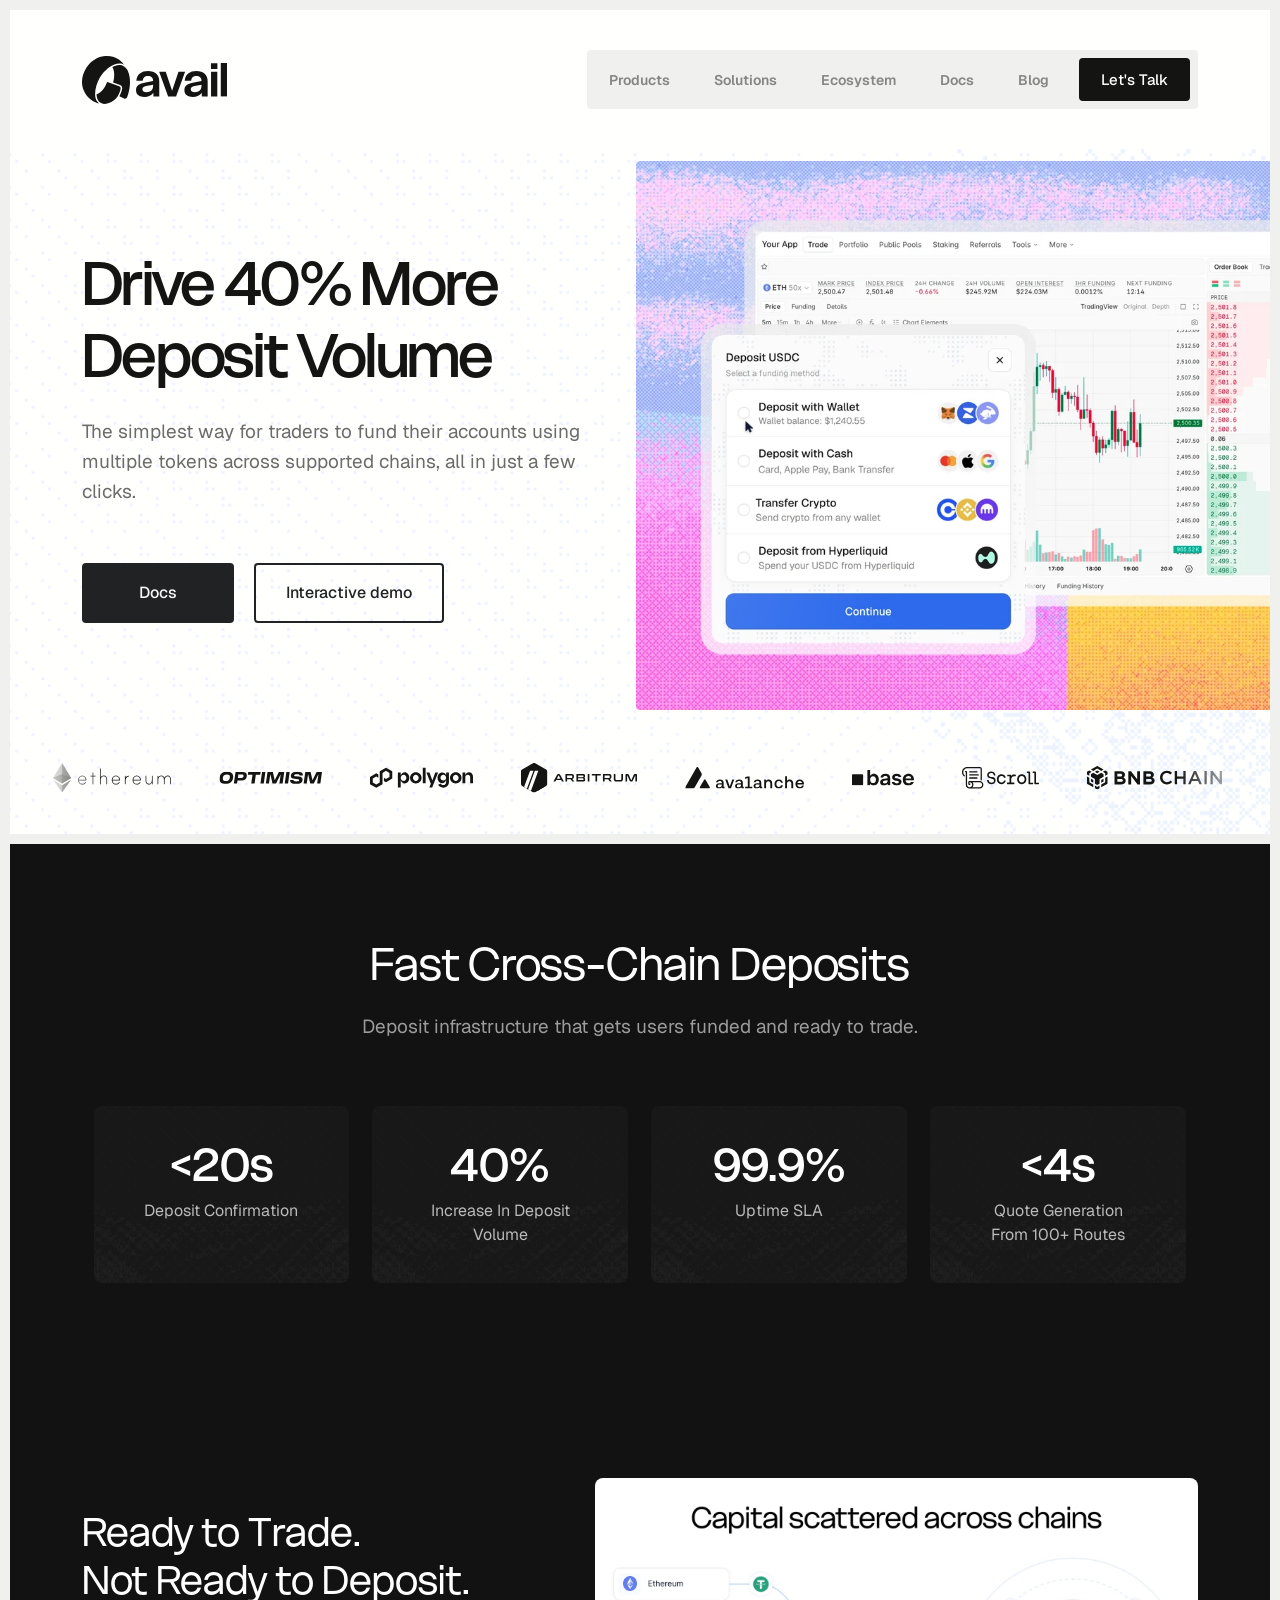
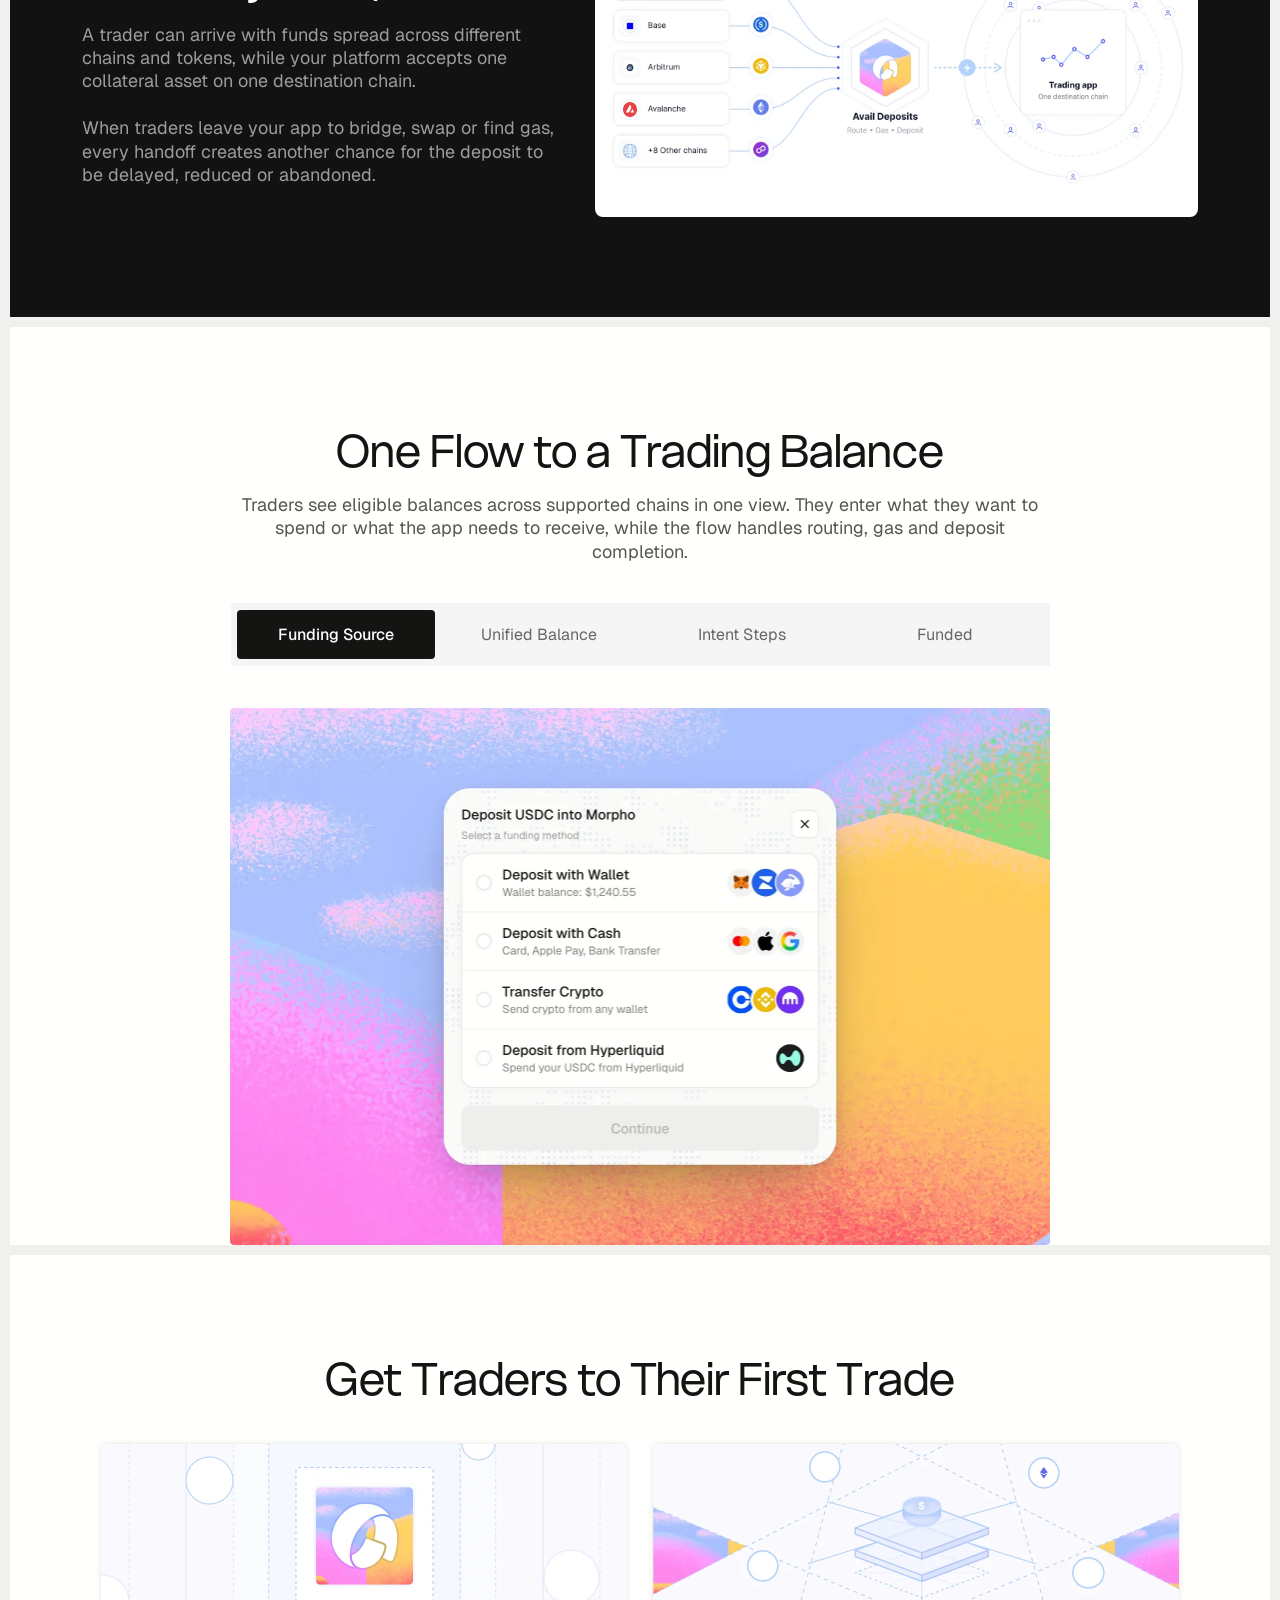
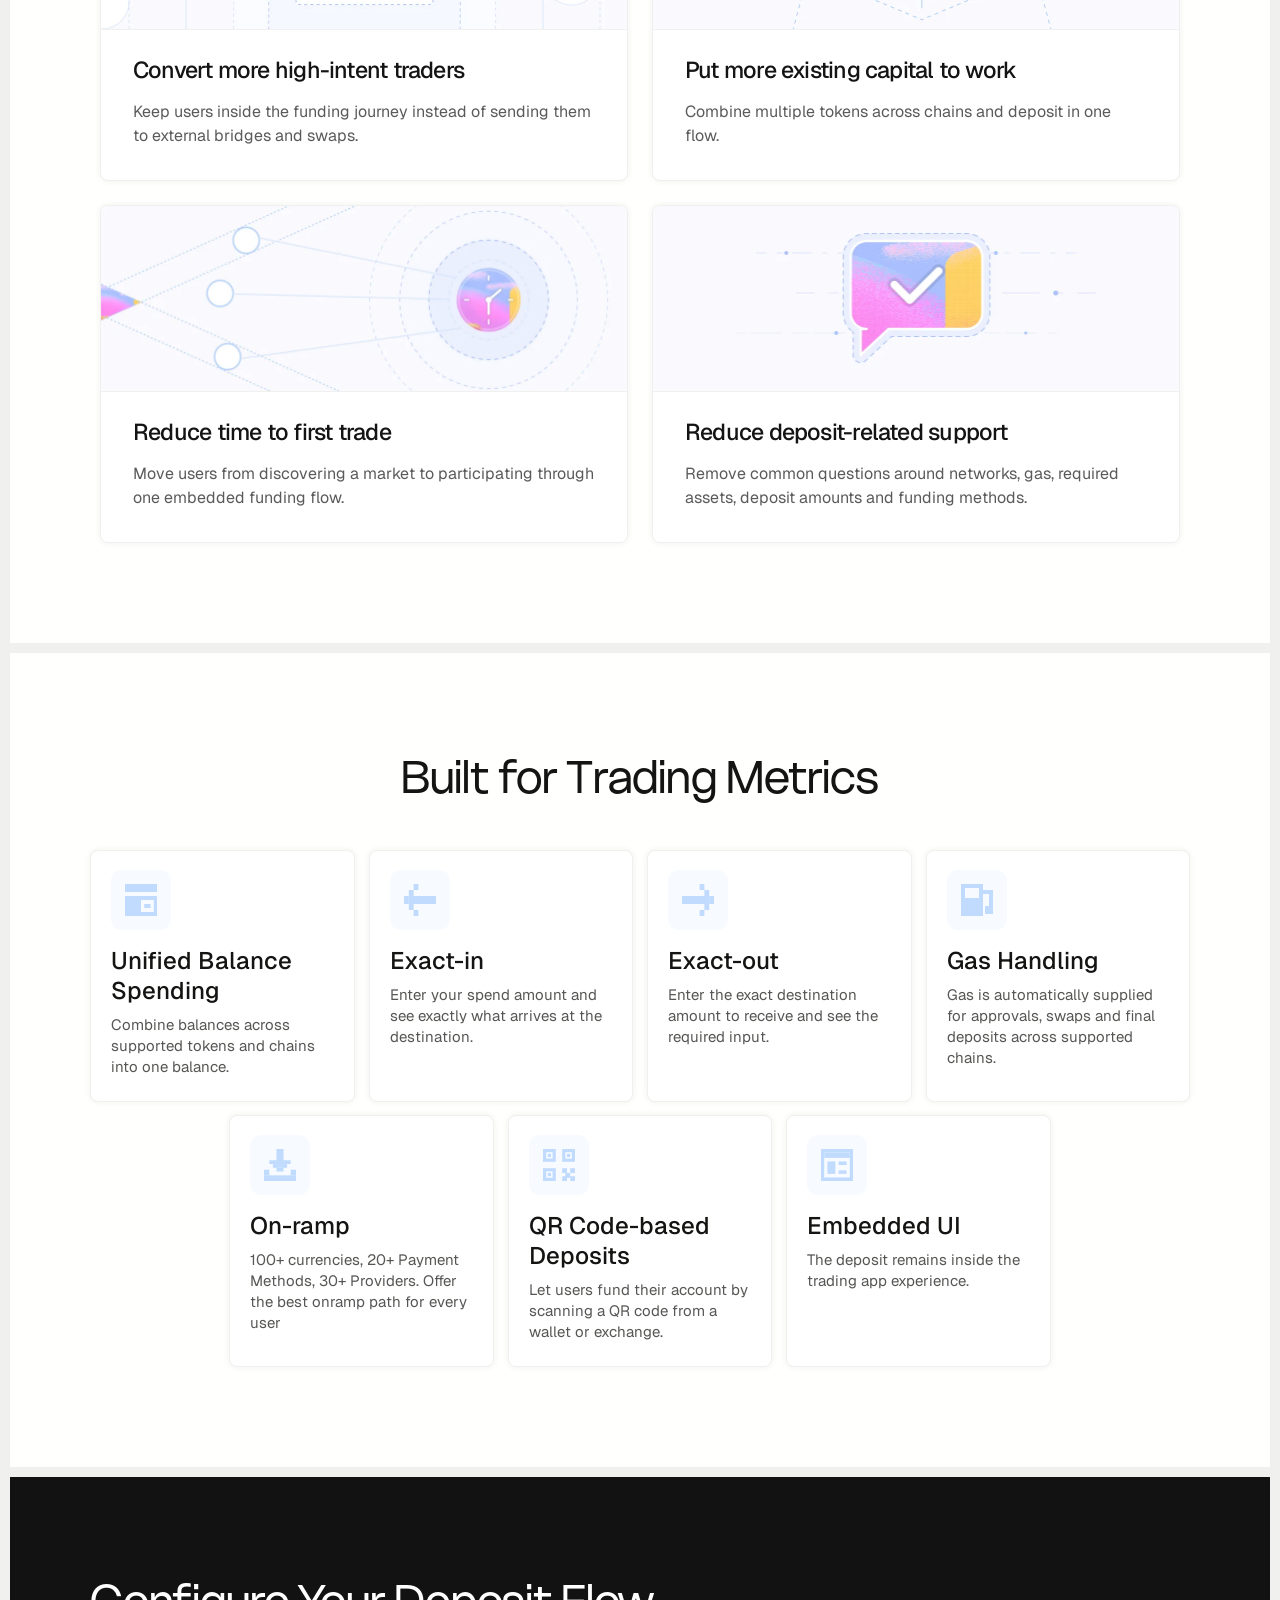
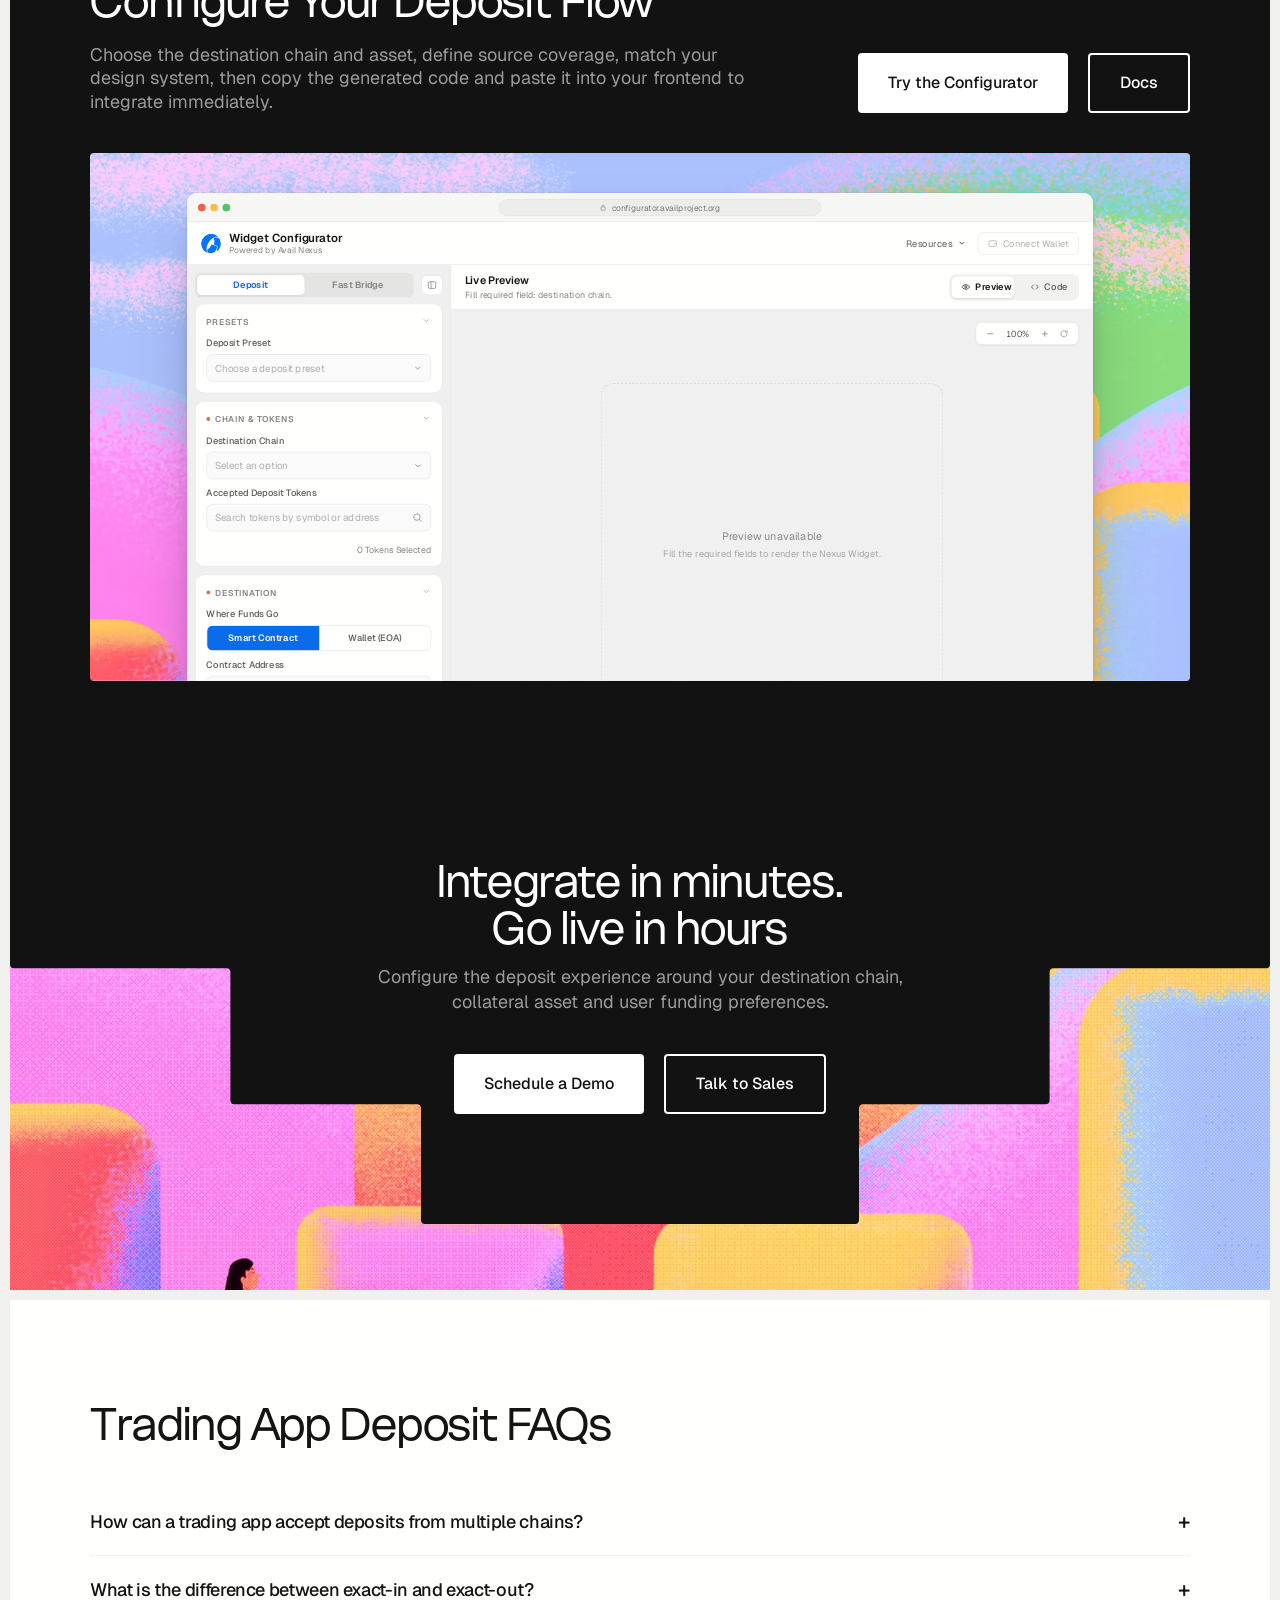
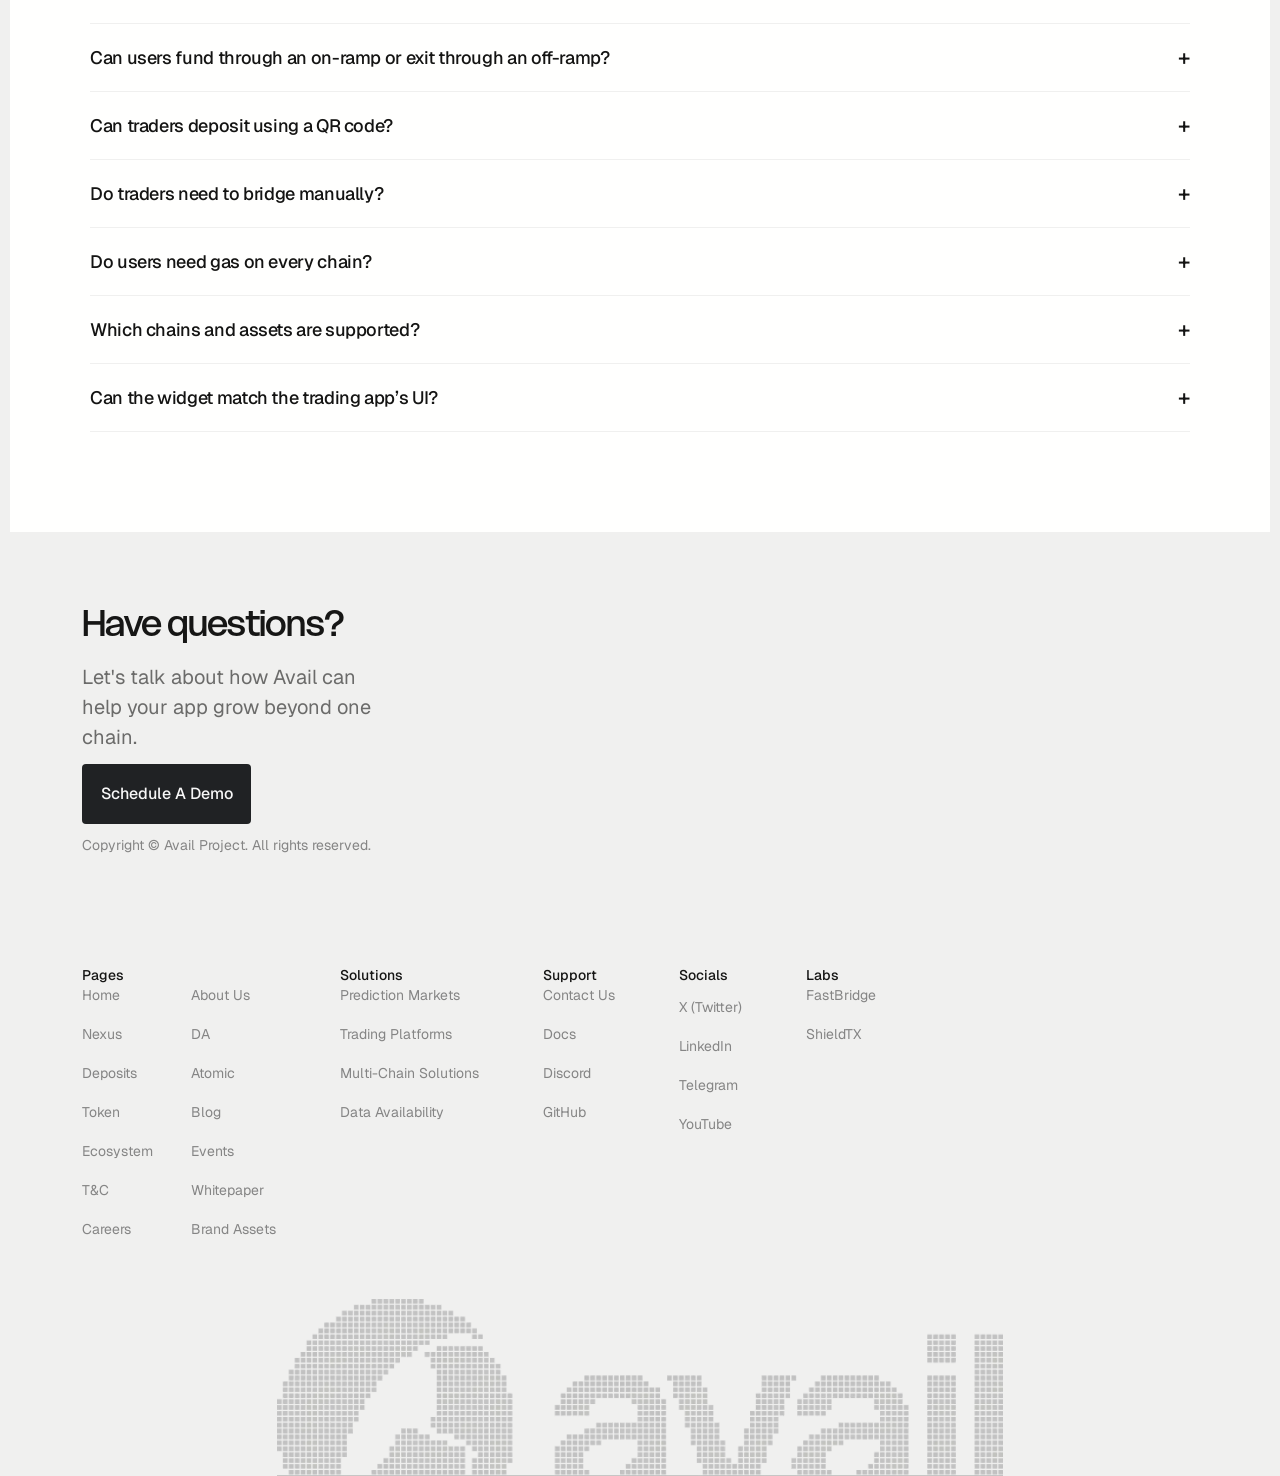
==== commit 3df73f79: "Adopt the site's page shell and footer structure availproject.org/trading is this page, already merg" ====
--- a/index.html
+++ b/index.html
@@ -13,28 +13,34 @@
 <link rel="preconnect" href="https://fonts.googleapis.com">
 <link rel="preconnect" href="https://fonts.gstatic.com" crossorigin>
 <link href="https://fonts.googleapis.com/css2?family=Geist:wght@400;500;600&display=swap" rel="stylesheet">
-<link rel="stylesheet" href="styles.css?v=14">
+<link rel="stylesheet" href="styles.css?v=16">
 </head>
 <body class="page-deposits">
-<div class="frame">
-
-<!-- ========================= HERO ========================= -->
-<header class="deposit-hero">
-  <div class="nav-header">
-    <a class="nav-logo" href="https://www.availproject.org/" aria-label="Avail home">
-      <img class="nav-logo__mark" src="assets/avail-mark.svg" alt="" width="48" height="48">
-      <img class="nav-logo__wordmark" src="assets/avail-wordmark.svg" alt="Avail" width="91" height="34">
-    </a>
-
-    <button class="nav-menu" id="navMenu" type="button"
-            aria-expanded="false" aria-controls="mobileMenu" aria-label="Open menu">
-      <span class="nav-menu__icon" aria-hidden="true"></span>
-      <span class="nav-menu__label">Menu</span>
-    </button>
-
-    <div class="nav-pill">
-      <nav class="nav" id="primaryNav" aria-label="Primary">
-        <div class="nav-links">
+<section class="landing" aria-label="Hero">
+  <!-- The site's hero backdrop is carried so this markup stays interchangeable
+       with the other pages, and is stood down in CSS: this page brings its own
+       hero-bg plate, and .landing__bg would sit over the whole landing. -->
+  <div class="landing__bg" aria-hidden="true">
+    <div class="landing__bg-spacer"></div>
+    <div class="landing__bg-base"></div>
+    <div class="landing__bg-pixels"><div class="landing__bg-pixel-grid"></div></div>
+  </div>
+
+  <div class="landing__container site-container">
+    <div class="nav-header">
+      <a class="nav-logo" href="https://www.availproject.org/" aria-label="Avail home">
+        <img class="nav-logo__mark" src="assets/avail-mark.svg" alt="" width="48" height="48">
+        <img class="nav-logo__wordmark" src="assets/avail-wordmark.svg" alt="Avail" width="91" height="34">
+      </a>
+
+      <button class="nav-menu" id="navMenu" type="button"
+              aria-expanded="false" aria-controls="mobileMenu" aria-label="Open menu">
+        <span class="nav-menu__icon" aria-hidden="true"></span>
+        <span class="nav-menu__label">Menu</span>
+      </button>
+
+      <div class="nav-pill">
+        <nav class="nav-links" id="primaryNav" aria-label="Primary">
           <div class="nav-dropdown">
             <button class="nav-links__trigger" type="button" id="trigger-products"
                     aria-haspopup="true" aria-expanded="false" aria-controls="menu-products">Products</button>
@@ -74,12 +80,47 @@
           <a class="nav-links__item" href="https://www.availproject.org/ecosystem">Ecosystem</a>
           <a class="nav-links__item" href="https://docs.availproject.org/" target="_blank" rel="noopener noreferrer">Docs</a>
           <a class="nav-links__item" href="https://blog.availproject.org/" target="_blank" rel="noopener noreferrer">Blog</a>
-        </div>
+        </nav>
+        <a class="btn btn-primary nav-header__cta" href="https://calendly.com/d/cwfp-t3y-gt2/avail-discovery-call" target="_blank" rel="noopener noreferrer">Let's Talk</a>
+      </div>
+    </div>
+
+    <div class="mobile-menu-overlay" id="mobileMenuOverlay" hidden></div>
+    <div class="mobile-menu" id="mobileMenu" hidden>
+      <nav class="mobile-menu__nav" aria-label="Mobile">
+        <details class="mobile-menu__details">
+          <summary class="mobile-menu__link">Products</summary>
+          <div class="mobile-menu__sub">
+            <p class="mobile-menu__heading">For Builders</p>
+            <a class="mobile-menu__sublink" href="https://www.availproject.org/deposits">Deposits</a>
+            <a class="mobile-menu__sublink" href="https://www.availproject.org/nexus">Nexus</a>
+            <a class="mobile-menu__sublink" href="https://www.availproject.org/da">DA</a>
+            <a class="mobile-menu__sublink" href="https://www.availproject.org/atomic">Atomic</a>
+            <p class="mobile-menu__heading">For Users</p>
+            <a class="mobile-menu__sublink" href="https://fastbridge.availproject.org/" target="_blank" rel="noopener noreferrer">FastBridge</a>
+            <a class="mobile-menu__sublink" href="https://www.shieldtx.xyz/" target="_blank" rel="noopener noreferrer">ShieldTX</a>
+          </div>
+        </details>
+        <details class="mobile-menu__details">
+          <summary class="mobile-menu__link">Solutions</summary>
+          <div class="mobile-menu__sub">
+            <p class="mobile-menu__heading">App Developers</p>
+            <a class="mobile-menu__sublink" href="https://www.availproject.org/prediction-markets">Prediction Markets</a>
+            <a class="mobile-menu__sublink" href="https://www.availproject.org/trading">Trading Platforms</a>
+            <a class="mobile-menu__sublink" href="https://www.availproject.org/nexus">Multi-Chain Solutions</a>
+            <p class="mobile-menu__heading">Blockchain Developers</p>
+            <a class="mobile-menu__sublink" href="https://www.availproject.org/da">Data Availability</a>
+          </div>
+        </details>
+        <a class="mobile-menu__link" href="https://www.availproject.org/ecosystem">Ecosystem</a>
+        <a class="mobile-menu__link" href="https://docs.availproject.org/" target="_blank" rel="noopener noreferrer">Docs</a>
+        <a class="mobile-menu__link" href="https://blog.availproject.org/" target="_blank" rel="noopener noreferrer">Blog</a>
+        <a class="btn btn-primary mobile-menu__cta" href="https://calendly.com/d/cwfp-t3y-gt2/avail-discovery-call" target="_blank" rel="noopener noreferrer">Let's Talk</a>
       </nav>
-      <a class="btn btn-primary nav-header__cta" href="https://calendly.com/d/cwfp-t3y-gt2/avail-discovery-call" target="_blank" rel="noopener noreferrer">Let's Talk</a>
-    </div>
-  </div>
-
+    </div>
+  </div>
+
+  <header class="deposit-hero">
   <div class="deposit-hero__inner">
     <div class="deposit-hero__copy">
       <h1 class="deposit-hero__title">Drive 40% More Deposit Volume</h1>
@@ -133,9 +174,12 @@
       </div>
     </div>
   </div>
-</header>
-
-<main>
+  </header>
+</section>
+
+<div class="section-gap" aria-hidden="true"></div>
+
+<div class="lower-sections">
 
 <!-- ================= Fast Cross-Chain Deposits ================= -->
 <section class="deposit-stats">
@@ -172,6 +216,8 @@
 </section>
 
 <!-- ============== One Flow to a Trading Balance ============== -->
+<div class="section-gap" aria-hidden="true"></div>
+
 <section class="flow">
   <div class="container">
     <h2 class="h2 section__title">One Flow to a Trading Balance</h2>
@@ -214,6 +260,8 @@
 </section>
 
 <!-- ============== Get Traders to Their First Trade ============== -->
+<div class="section-gap" aria-hidden="true"></div>
+
 <section class="section-light">
   <div class="container">
     <h2 class="h2 section__title">Get Traders to Their First Trade</h2>
@@ -255,6 +303,8 @@
 </section>
 
 <!-- ================== Built for Trading Metrics ================== -->
+<div class="section-gap" aria-hidden="true"></div>
+
 <section class="metrics">
   <div class="container">
     <h2 class="h2 section__title">Built for Trading Metrics</h2>
@@ -300,6 +350,8 @@
 </section>
 
 <!-- ============== Configure Your Deposit Flow + CTA ============== -->
+<div class="section-gap" aria-hidden="true"></div>
+
 <section class="configure">
   <div class="configure__head">
     <div class="configure__copy">
@@ -339,6 +391,8 @@
 </section>
 
 <!-- ========================= FAQs ========================= -->
+<div class="section-gap" aria-hidden="true"></div>
+
 <section class="faq">
   <div class="container">
     <h2 class="h2 section__title section__title--left">Trading App Deposit FAQs</h2>
@@ -380,121 +434,95 @@
   </div>
 </section>
 
-</main>
-
-<!-- ========================= FOOTER ========================= -->
+</div><!-- /.lower-sections -->
+
 <footer class="site-footer">
-  <div class="site-footer__top">
-    <div class="site-footer__cta">
-      <h2 class="site-footer__headline">Have questions?</h2>
-      <p class="site-footer__subcopy">Let's talk about how Avail can help your app grow beyond one chain.</p>
-      <a class="btn btn-primary site-footer__btn" href="https://calendly.com/d/cwfp-t3y-gt2/avail-discovery-call" target="_blank" rel="noopener noreferrer">Schedule A Demo</a>
-      <p class="site-footer__copyright">Copyright &copy; Avail Project. All rights reserved.</p>
-    </div>
-
-    <nav class="site-footer__nav" aria-label="Footer">
-      <div class="site-footer__nav-group site-footer__nav-group--pages">
-        <h3 class="site-footer__nav-heading">Pages</h3>
-        <ul class="site-footer__nav-list site-footer__nav-list--pages">
-          <li><a class="site-footer__nav-link" href="https://www.availproject.org/">Home</a></li>
-          <li><a class="site-footer__nav-link" href="https://www.availproject.org/about">About Us</a></li>
-          <li><a class="site-footer__nav-link" href="https://www.availproject.org/nexus">Nexus</a></li>
-          <li><a class="site-footer__nav-link" href="https://www.availproject.org/da">DA</a></li>
-          <li><a class="site-footer__nav-link" href="https://www.availproject.org/deposits">Deposits</a></li>
-          <li><a class="site-footer__nav-link" href="https://www.availproject.org/atomic">Atomic</a></li>
-          <li><a class="site-footer__nav-link" href="https://www.availproject.org/token">Token</a></li>
-          <li><a class="site-footer__nav-link" href="https://blog.availproject.org/" target="_blank" rel="noopener noreferrer">Blog</a></li>
-          <li><a class="site-footer__nav-link" href="https://www.availproject.org/ecosystem">Ecosystem</a></li>
-          <li><a class="site-footer__nav-link" href="https://www.availproject.org/events">Events</a></li>
-          <li><a class="site-footer__nav-link" href="https://www.availproject.org/terms">T&amp;C</a></li>
-          <li><a class="site-footer__nav-link" href="https://www.availproject.org/whitepaper">Whitepaper</a></li>
-          <li><a class="site-footer__nav-link" href="https://avail.keka.com/careers" target="_blank" rel="noopener noreferrer">Careers</a></li>
-          <li><a class="site-footer__nav-link" href="https://www.availproject.org/brand">Brand Assets</a></li>
-        </ul>
-      </div>
-
-      <div class="site-footer__nav-group">
-        <h3 class="site-footer__nav-heading">Solutions</h3>
-        <ul class="site-footer__nav-list">
-          <li><a class="site-footer__nav-link" href="https://www.availproject.org/prediction-markets">Prediction Markets</a></li>
-          <li><a class="site-footer__nav-link" href="https://www.availproject.org/trading">Trading Platforms</a></li>
-          <li><a class="site-footer__nav-link" href="https://www.availproject.org/nexus">Multi-Chain Solutions</a></li>
-          <li><a class="site-footer__nav-link" href="https://www.availproject.org/da">Data Availability</a></li>
-        </ul>
-      </div>
-
-      <div class="site-footer__nav-group">
-        <h3 class="site-footer__nav-heading">Support</h3>
-        <ul class="site-footer__nav-list">
-          <li><a class="site-footer__nav-link" href="https://www.availproject.org/contact">Contact Us</a></li>
-          <li><a class="site-footer__nav-link" href="https://docs.availproject.org/" target="_blank" rel="noopener noreferrer">Docs</a></li>
-          <li><a class="site-footer__nav-link" href="https://discord.com/invite/AvailProject" target="_blank" rel="noopener noreferrer">Discord</a></li>
-          <li><a class="site-footer__nav-link" href="https://github.com/availproject" target="_blank" rel="noopener noreferrer">GitHub</a></li>
-        </ul>
-      </div>
-
-      <div class="site-footer__nav-group">
-        <h3 class="site-footer__nav-heading">Socials</h3>
-        <ul class="site-footer__nav-list">
-          <li><a class="site-footer__nav-link" href="https://x.com/AvailProject" target="_blank" rel="noopener noreferrer">X (Twitter)</a></li>
-          <li><a class="site-footer__nav-link" href="https://www.linkedin.com/company/availproject/" target="_blank" rel="noopener noreferrer">LinkedIn</a></li>
-          <li><a class="site-footer__nav-link" href="https://t.me/AvailCommunity" target="_blank" rel="noopener noreferrer">Telegram</a></li>
-          <li><a class="site-footer__nav-link" href="https://www.youtube.com/@AvailProject" target="_blank" rel="noopener noreferrer">YouTube</a></li>
-        </ul>
-      </div>
-
-      <div class="site-footer__nav-group">
-        <h3 class="site-footer__nav-heading">Labs</h3>
-        <ul class="site-footer__nav-list">
-          <li><a class="site-footer__nav-link" href="https://fastbridge.availproject.org/" target="_blank" rel="noopener noreferrer">FastBridge</a></li>
-          <li><a class="site-footer__nav-link" href="https://www.shieldtx.xyz/" target="_blank" rel="noopener noreferrer">ShieldTX</a></li>
-        </ul>
-      </div>
-    </nav>
-  </div>
-
-  <div class="site-footer__logo">
-    <img class="site-footer__logo-img" src="assets/footer-wordmark.webp" alt="" loading="lazy">
+  <div class="site-footer__inner">
+    <div class="site-footer__top">
+      <div class="site-footer__cta">
+        <h2 class="site-footer__headline">Have questions?</h2>
+        <p class="site-footer__subcopy">Let's talk about how Avail can help your app grow beyond one chain.</p>
+        <a class="btn btn-primary site-footer__btn" href="https://calendly.com/d/cwfp-t3y-gt2/avail-discovery-call" target="_blank" rel="noopener noreferrer">Schedule A Demo</a>
+        <p class="site-footer__copyright">Copyright &copy; Avail Project. All rights reserved.</p>
+      </div>
+
+      <nav class="site-footer__nav" aria-label="Footer">
+        <div class="site-footer__nav-group site-footer__nav-group--pages">
+          <div class="site-footer__nav-columns">
+            <h3 class="site-footer__nav-heading">Pages</h3>
+            <ul class="site-footer__nav-list site-footer__nav-list--pages">
+              <li><a class="site-footer__nav-link" href="https://www.availproject.org/">Home</a></li>
+              <li><a class="site-footer__nav-link" href="https://www.availproject.org/about">About Us</a></li>
+              <li><a class="site-footer__nav-link" href="https://www.availproject.org/nexus">Nexus</a></li>
+              <li><a class="site-footer__nav-link" href="https://www.availproject.org/da">DA</a></li>
+              <li><a class="site-footer__nav-link" href="https://www.availproject.org/deposits">Deposits</a></li>
+              <li><a class="site-footer__nav-link" href="https://www.availproject.org/atomic">Atomic</a></li>
+              <li><a class="site-footer__nav-link" href="https://www.availproject.org/token">Token</a></li>
+              <li><a class="site-footer__nav-link" href="https://blog.availproject.org/" target="_blank" rel="noopener noreferrer">Blog</a></li>
+              <li><a class="site-footer__nav-link" href="https://www.availproject.org/ecosystem">Ecosystem</a></li>
+              <li><a class="site-footer__nav-link" href="https://www.availproject.org/events">Events</a></li>
+              <li><a class="site-footer__nav-link" href="https://www.availproject.org/terms">T&amp;C</a></li>
+              <li><a class="site-footer__nav-link" href="https://www.availproject.org/whitepaper">Whitepaper</a></li>
+              <li><a class="site-footer__nav-link" href="https://avail.keka.com/careers" target="_blank" rel="noopener noreferrer">Careers</a></li>
+              <li><a class="site-footer__nav-link" href="https://www.availproject.org/brand">Brand Assets</a></li>
+            </ul>
+          </div>
+        </div>
+
+        <div class="site-footer__nav-group site-footer__nav-group--solutions">
+          <div class="site-footer__nav-subgroup">
+            <h3 class="site-footer__nav-heading">Solutions</h3>
+            <ul class="site-footer__nav-list">
+              <li><a class="site-footer__nav-link" href="https://www.availproject.org/prediction-markets">Prediction Markets</a></li>
+              <li><a class="site-footer__nav-link" href="https://www.availproject.org/trading">Trading Platforms</a></li>
+              <li><a class="site-footer__nav-link" href="https://www.availproject.org/nexus">Multi-Chain Solutions</a></li>
+              <li><a class="site-footer__nav-link" href="https://www.availproject.org/da">Data Availability</a></li>
+            </ul>
+          </div>
+        </div>
+
+        <div class="site-footer__nav-group site-footer__nav-group--support">
+          <div class="site-footer__nav-subgroup">
+            <h3 class="site-footer__nav-heading">Support</h3>
+            <ul class="site-footer__nav-list">
+              <li><a class="site-footer__nav-link" href="https://www.availproject.org/contact">Contact Us</a></li>
+              <li><a class="site-footer__nav-link" href="https://docs.availproject.org/" target="_blank" rel="noopener noreferrer">Docs</a></li>
+              <li><a class="site-footer__nav-link" href="https://discord.com/invite/AvailProject" target="_blank" rel="noopener noreferrer">Discord</a></li>
+              <li><a class="site-footer__nav-link" href="https://github.com/availproject" target="_blank" rel="noopener noreferrer">GitHub</a></li>
+            </ul>
+          </div>
+        </div>
+
+        <div class="site-footer__nav-group site-footer__nav-group--socials">
+          <h3 class="site-footer__nav-heading">Socials</h3>
+          <ul class="site-footer__nav-list">
+            <li><a class="site-footer__nav-link" href="https://x.com/AvailProject" target="_blank" rel="noopener noreferrer">X (Twitter)</a></li>
+            <li><a class="site-footer__nav-link" href="https://www.linkedin.com/company/availproject/" target="_blank" rel="noopener noreferrer">LinkedIn</a></li>
+            <li><a class="site-footer__nav-link" href="https://t.me/AvailCommunity" target="_blank" rel="noopener noreferrer">Telegram</a></li>
+            <li><a class="site-footer__nav-link" href="https://www.youtube.com/@AvailProject" target="_blank" rel="noopener noreferrer">YouTube</a></li>
+          </ul>
+        </div>
+
+        <div class="site-footer__nav-group site-footer__nav-group--labs">
+          <div class="site-footer__nav-subgroup">
+            <h3 class="site-footer__nav-heading">Labs</h3>
+            <ul class="site-footer__nav-list">
+              <li><a class="site-footer__nav-link" href="https://fastbridge.availproject.org/" target="_blank" rel="noopener noreferrer">FastBridge</a></li>
+              <li><a class="site-footer__nav-link" href="https://www.shieldtx.xyz/" target="_blank" rel="noopener noreferrer">ShieldTX</a></li>
+            </ul>
+          </div>
+        </div>
+      </nav>
+    </div>
+
+    <div class="site-footer__logo">
+      <img class="site-footer__logo-img" src="assets/footer-wordmark.webp" alt="" loading="lazy">
+    </div>
   </div>
 </footer>
 
-</div><!-- /.frame -->
-
-<div class="mobile-menu-overlay" id="mobileMenuOverlay" hidden></div>
-<div class="mobile-menu" id="mobileMenu" hidden>
-  <nav class="mobile-menu__nav" aria-label="Mobile">
-    <details class="mobile-menu__details">
-      <summary class="mobile-menu__link">Products</summary>
-      <div class="mobile-menu__sub">
-        <p class="mobile-menu__heading">For Builders</p>
-        <a class="mobile-menu__sublink" href="https://www.availproject.org/deposits">Deposits</a>
-        <a class="mobile-menu__sublink" href="https://www.availproject.org/nexus">Nexus</a>
-        <a class="mobile-menu__sublink" href="https://www.availproject.org/da">DA</a>
-        <a class="mobile-menu__sublink" href="https://www.availproject.org/atomic">Atomic</a>
-        <p class="mobile-menu__heading">For Users</p>
-        <a class="mobile-menu__sublink" href="https://fastbridge.availproject.org/" target="_blank" rel="noopener noreferrer">FastBridge</a>
-        <a class="mobile-menu__sublink" href="https://www.shieldtx.xyz/" target="_blank" rel="noopener noreferrer">ShieldTX</a>
-      </div>
-    </details>
-    <details class="mobile-menu__details">
-      <summary class="mobile-menu__link">Solutions</summary>
-      <div class="mobile-menu__sub">
-        <p class="mobile-menu__heading">App Developers</p>
-        <a class="mobile-menu__sublink" href="https://www.availproject.org/prediction-markets">Prediction Markets</a>
-        <a class="mobile-menu__sublink" href="https://www.availproject.org/trading">Trading Platforms</a>
-        <a class="mobile-menu__sublink" href="https://www.availproject.org/nexus">Multi-Chain Solutions</a>
-        <p class="mobile-menu__heading">Blockchain Developers</p>
-        <a class="mobile-menu__sublink" href="https://www.availproject.org/da">Data Availability</a>
-      </div>
-    </details>
-    <a class="mobile-menu__link" href="https://www.availproject.org/ecosystem">Ecosystem</a>
-    <a class="mobile-menu__link" href="https://docs.availproject.org/" target="_blank" rel="noopener noreferrer">Docs</a>
-    <a class="mobile-menu__link" href="https://blog.availproject.org/" target="_blank" rel="noopener noreferrer">Blog</a>
-    <a class="btn btn-primary mobile-menu__cta" href="https://calendly.com/d/cwfp-t3y-gt2/avail-discovery-call" target="_blank" rel="noopener noreferrer">Let's Talk</a>
-  </nav>
-</div>
-
-<script src="js/deposits.js?v=14" defer></script>
+
+<script src="js/deposits.js?v=16" defer></script>
 
 </body>
 </html>
--- a/styles.css
+++ b/styles.css
@@ -98,7 +98,8 @@
 html { -webkit-text-size-adjust: 100%; scroll-behavior: smooth; }
 body {
   margin: 0;
-  background: var(--white);
+  /* the 10px rails read against this: .landing and .lower-sections sit on it */
+  background: var(--grey);
   color: var(--black);
   font-family: var(--sans);
   overflow-x: hidden;
@@ -110,19 +111,57 @@
 h1, h2, h3 { margin: 0; font-weight: 400; }
 ul { margin: 0; padding: 0; list-style: none; }
 
-/* ---------- Layout primitives ---------- */
-/* Figma insets the body by 10px on the top/left/right and puts a 10px gap
-   between section blocks; the frame colour shows through those gaps. */
-.frame {
-  background: var(--grey);
-  padding: var(--section-frame) var(--section-frame) 0;
-}
-.frame > .deposit-hero { margin-bottom: var(--section-frame); }
-.frame > main {
+/* ---------- Layout primitives ----------
+   MERGE: DROP .site-container / .landing / .landing__container /
+   .lower-sections / .section-gap — common.css supplies all five. They are
+   ported here so this folder stands alone.
+
+   The Figma 10px inset used to come from a single .frame wrapper. It now comes
+   the way the rest of the site builds it: 10px borders on .landing and
+   .lower-sections, and a .section-gap rule between blocks. Same result, and the
+   markup is interchangeable with the other pages.
+
+   Two deviations from common.css, both matching what trading.css does:
+   the site's .landing carries min-height:878px / max-height:900px, which this
+   hero does not want (it is content-sized and grows with the viewport), and
+   .landing__bg stands down because this page brings its own hero plate. */
+.site-container { width: 100%; max-width: var(--page); margin-inline: auto; }
+
+.landing {
+  position: relative;
+  width: 100%; max-width: var(--page); margin: 0 auto;
+  background: var(--white);
+  border-top:   var(--section-frame) solid var(--border);
+  border-left:  var(--section-frame) solid var(--border);
+  border-right: var(--section-frame) solid var(--border);
+  overflow: hidden;
   display: flex; flex-direction: column;
-  gap: var(--section-frame);
-}
-/* the footer butts directly against the last section — no gap in Figma */
+}
+.landing__bg { display: none; }
+/* nav.css carries this for exactly this case: .nav-header is a flex item of
+   .landing__container now, and margin-inline:auto on a flex item makes it
+   shrink to content instead of stretching. width:100% restores the stretch. */
+.landing__container > .nav-header {
+  position: relative; z-index: 50;
+  width: 100%;
+  max-width: var(--page);
+  margin-inline: auto;
+  box-sizing: border-box;
+}
+.landing__container {
+  position: relative; flex: 1;
+  display: flex; flex-direction: column; width: 100%;
+}
+
+.lower-sections {
+  position: relative;
+  background: var(--white);
+  max-width: var(--page); margin: 0 auto;
+  border-left:  var(--section-frame) solid var(--border);
+  border-right: var(--section-frame) solid var(--border);
+  overflow: clip;
+}
+.section-gap { height: var(--section-frame); background: var(--grey); }
 
 .container { max-width: var(--page); margin-inline: auto; padding-inline: var(--gutter); }
 .container--wide { padding-inline: var(--content-inset); }
@@ -209,8 +248,7 @@
   overflow: visible;
   --nav-pill-height: 62px;   /* the anchor nav.css measures its dropdowns from */
 }
-.nav { display: flex; align-items: center; align-self: stretch; overflow: visible; }
-.nav-links { display: flex; align-items: center; align-self: stretch; gap: 16px; }
+.nav-links { display: flex; align-items: center; align-self: stretch; gap: 16px; overflow: visible; }
 
 /* triggers and plain links share one resting/hover treatment: colour only */
 .nav-links__item,
@@ -997,7 +1035,14 @@
    --content-inset (72px) rather than the parent's 48px, so the footer lines up
    with the header, and it is capped at --page rather than 1440px.
    ============================================================ */
-.site-footer { background: var(--grey); padding-top: 64px; overflow: hidden; }
+/* side rails match .landing / .lower-sections — footer.css does the same, and
+   without them the footer would go full-bleed where .frame used to inset it */
+.site-footer {
+  background: var(--grey); padding-top: 64px; overflow: hidden;
+  max-width: var(--page); margin-inline: auto;
+  border-left:  var(--section-frame) solid var(--border);
+  border-right: var(--section-frame) solid var(--border);
+}
 .site-footer__top {
   display: flex; gap: 112px; justify-content: space-between; flex-wrap: wrap;
   max-width: var(--page); margin-inline: auto;
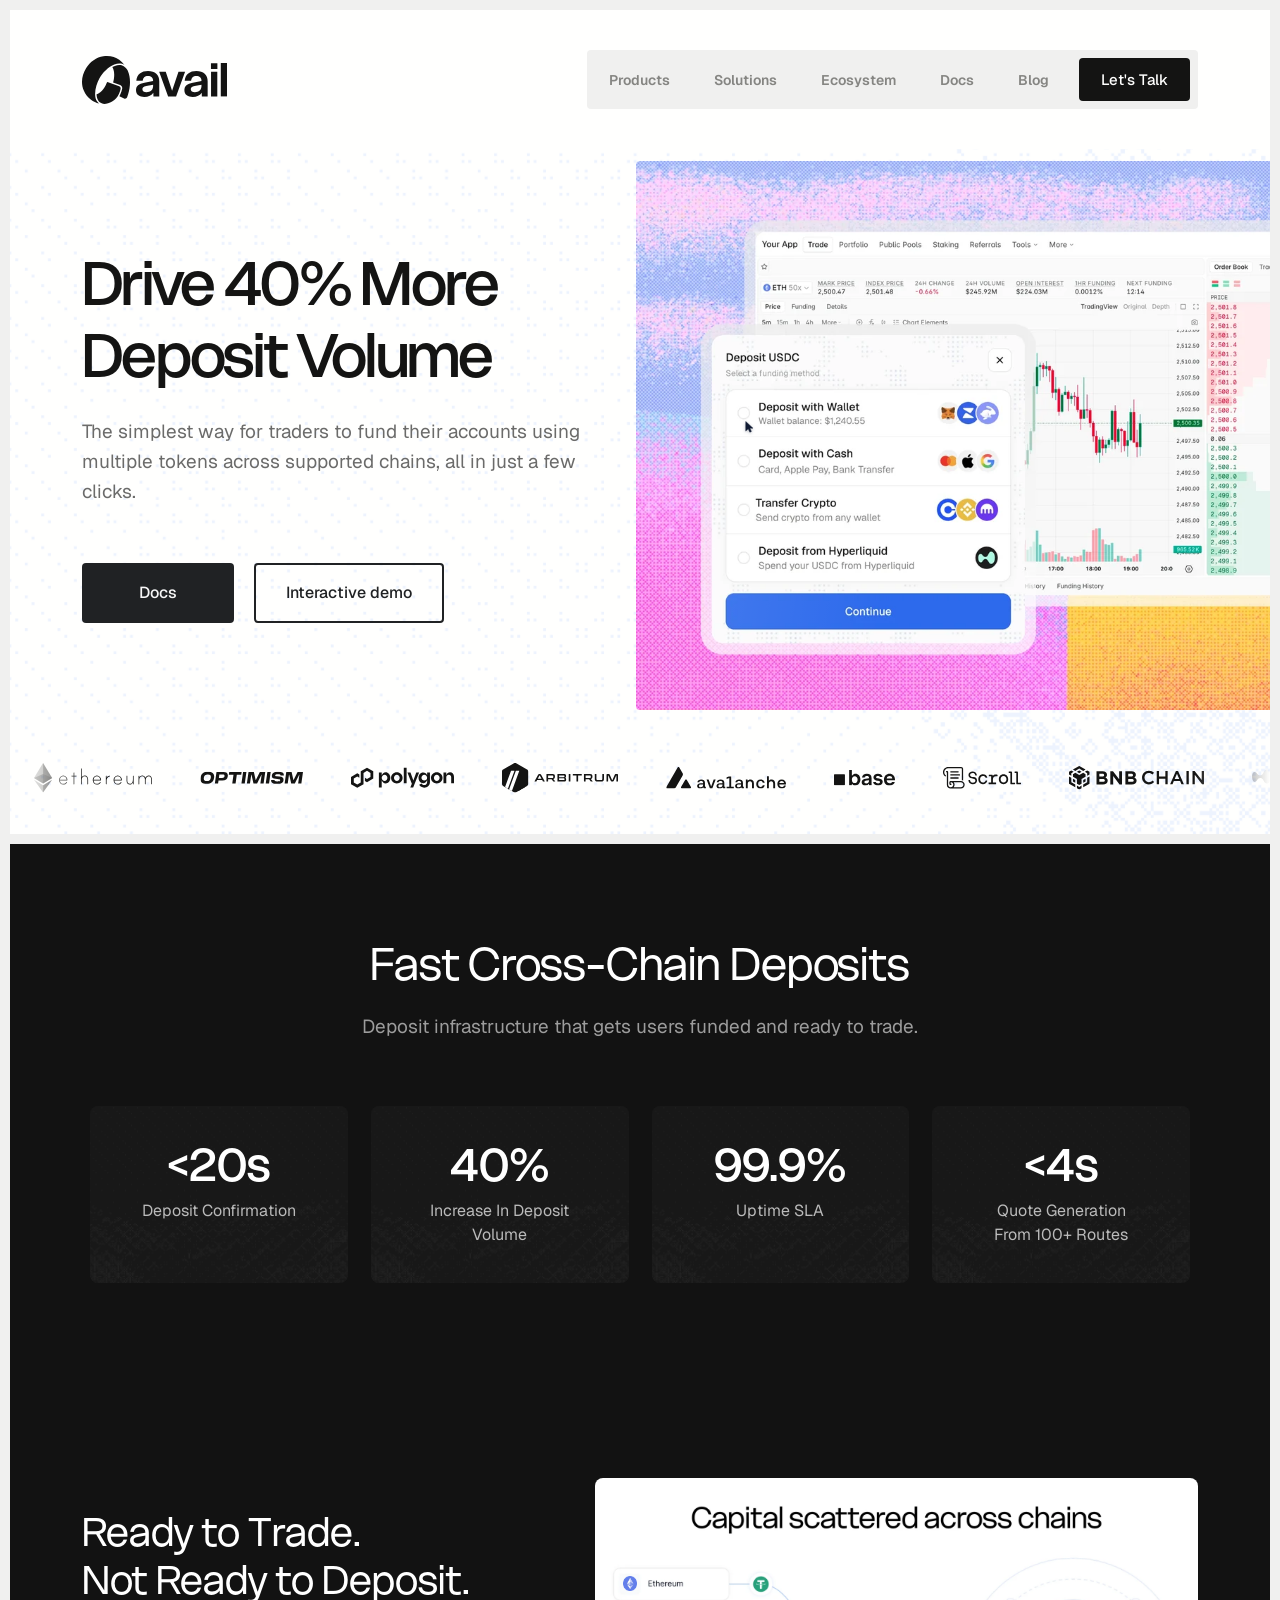
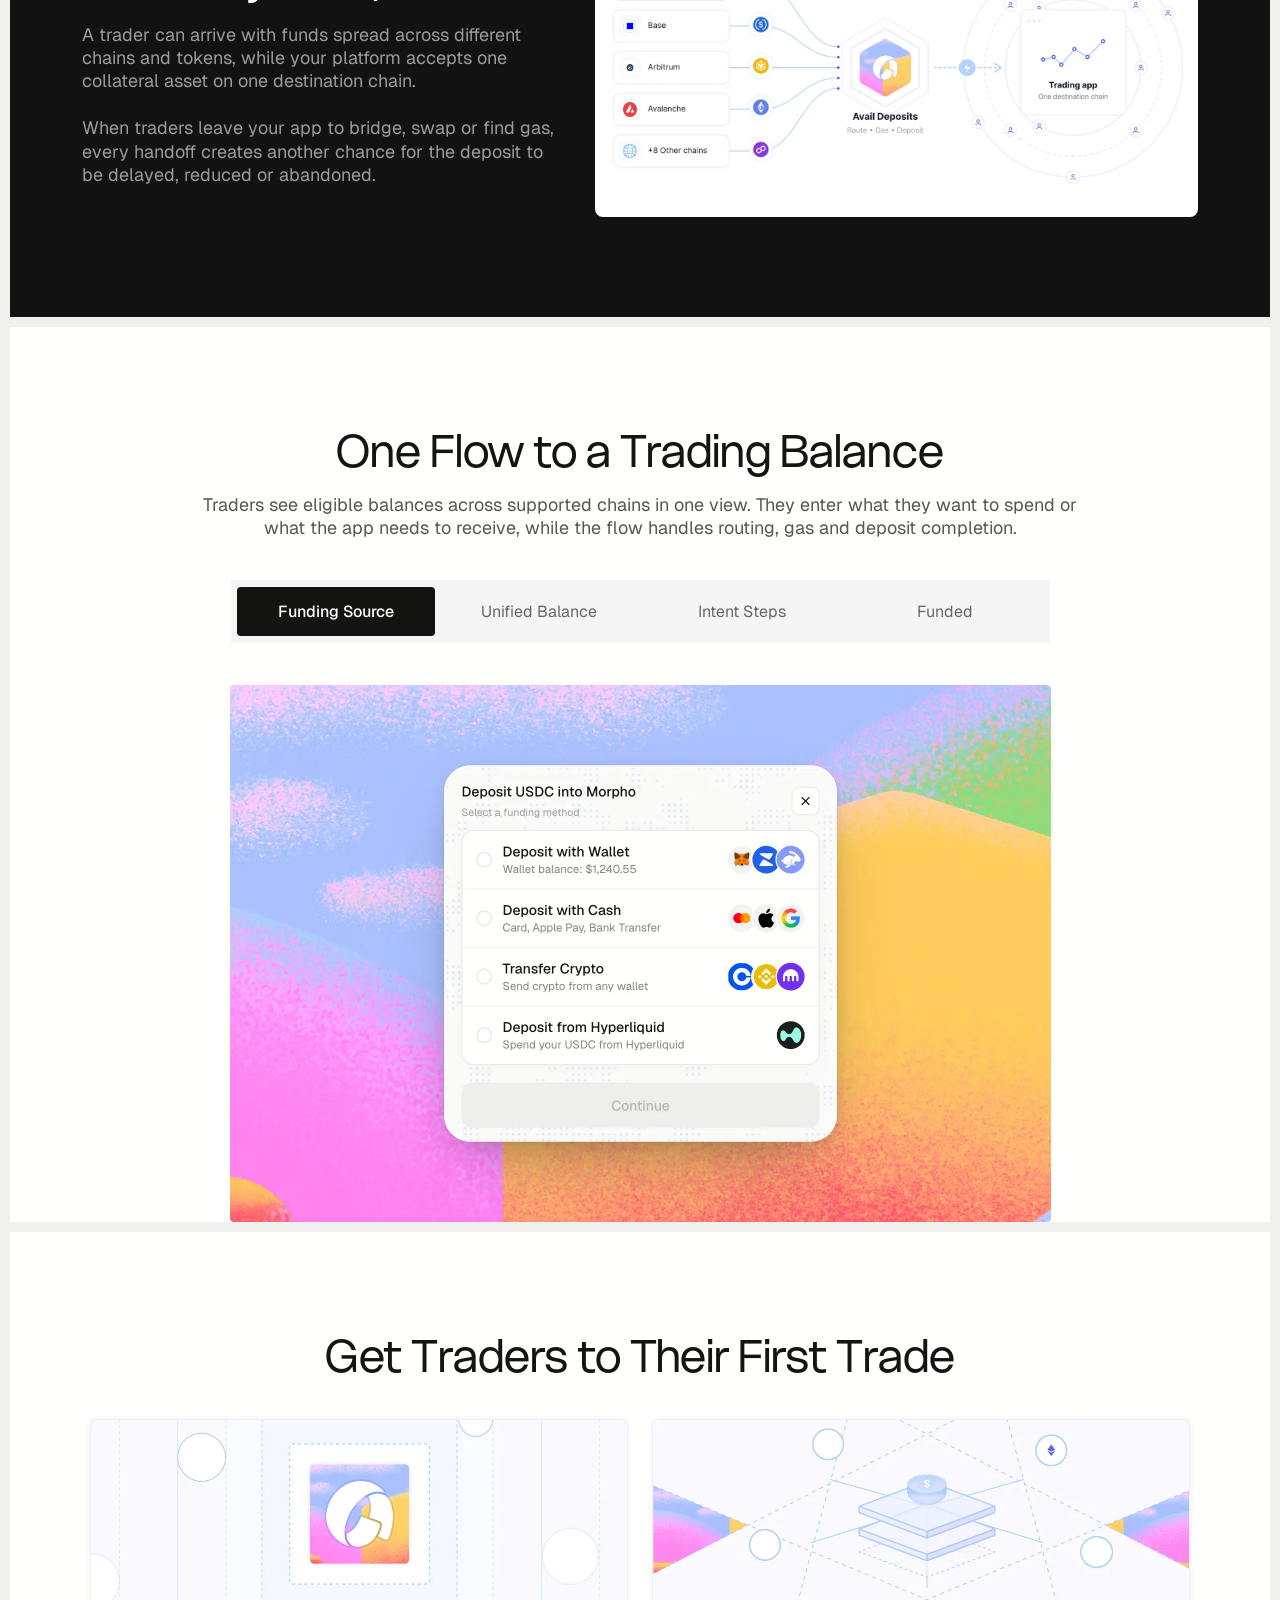
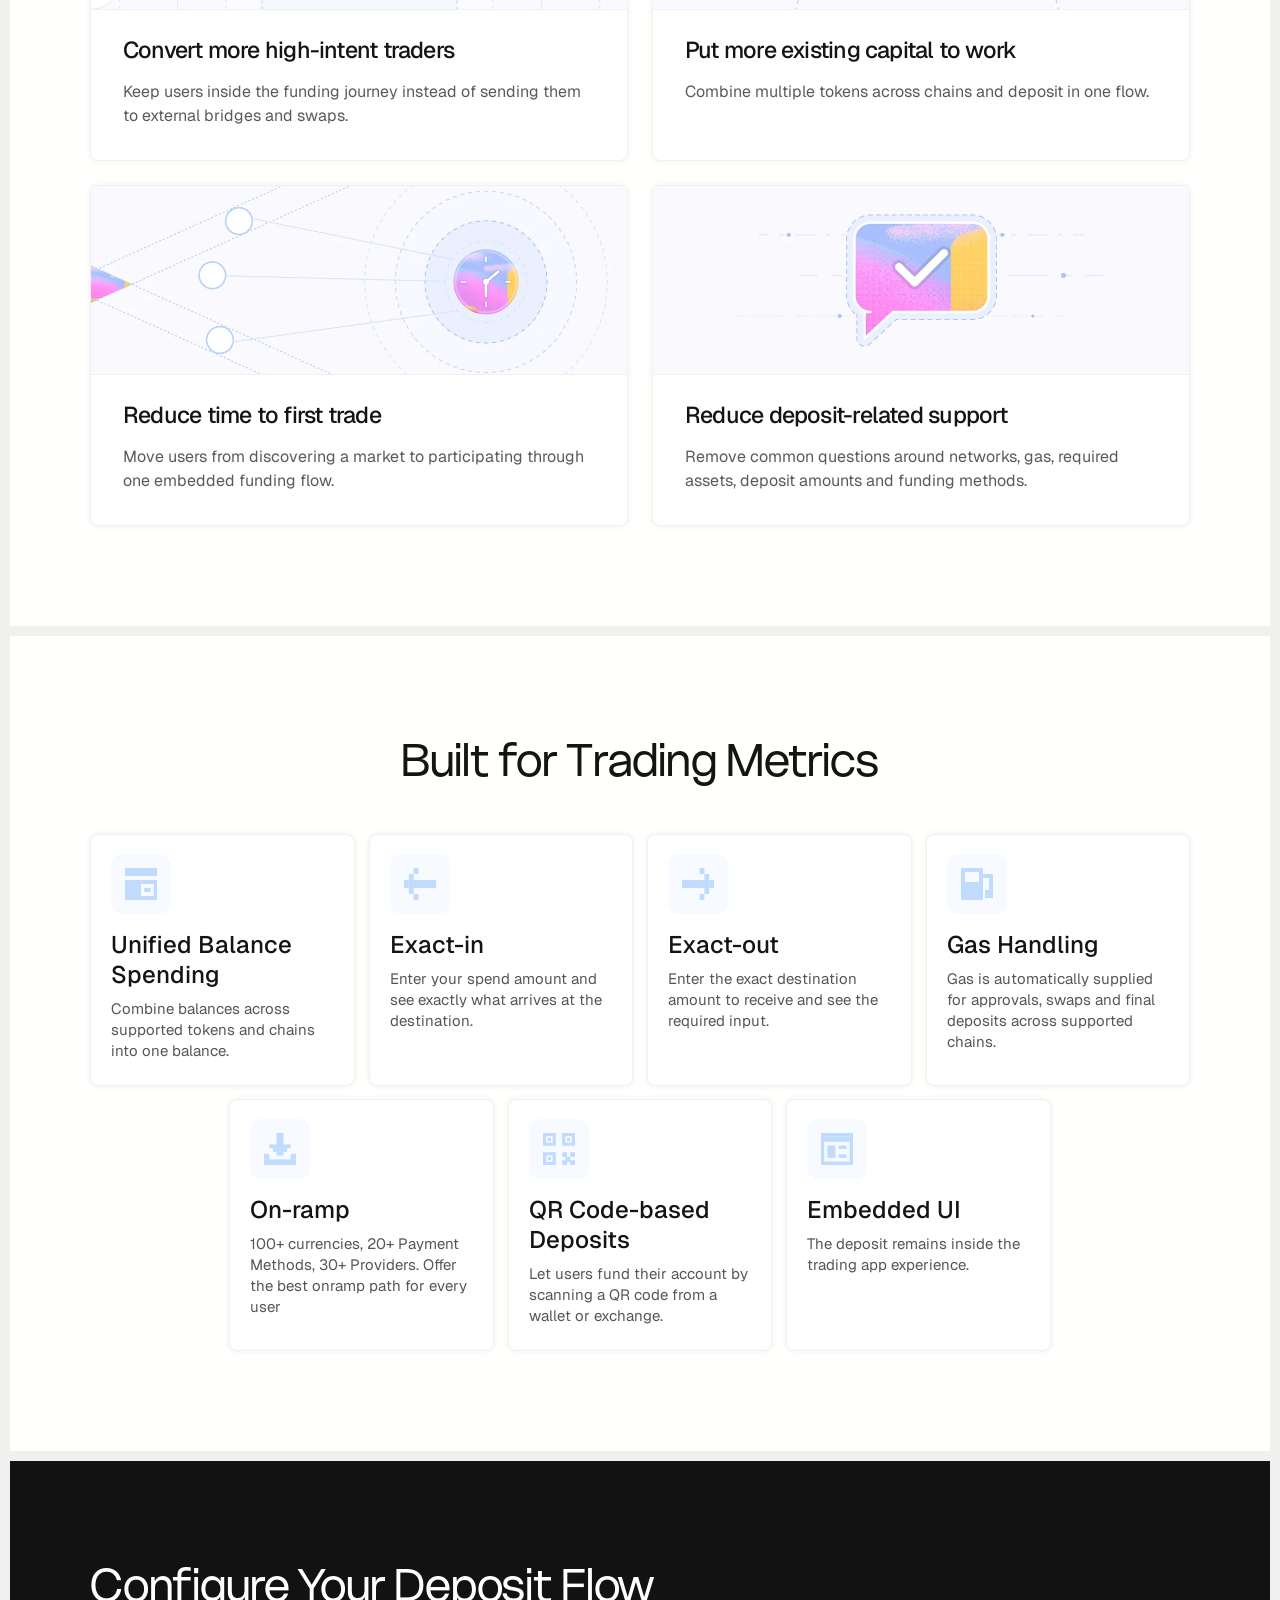
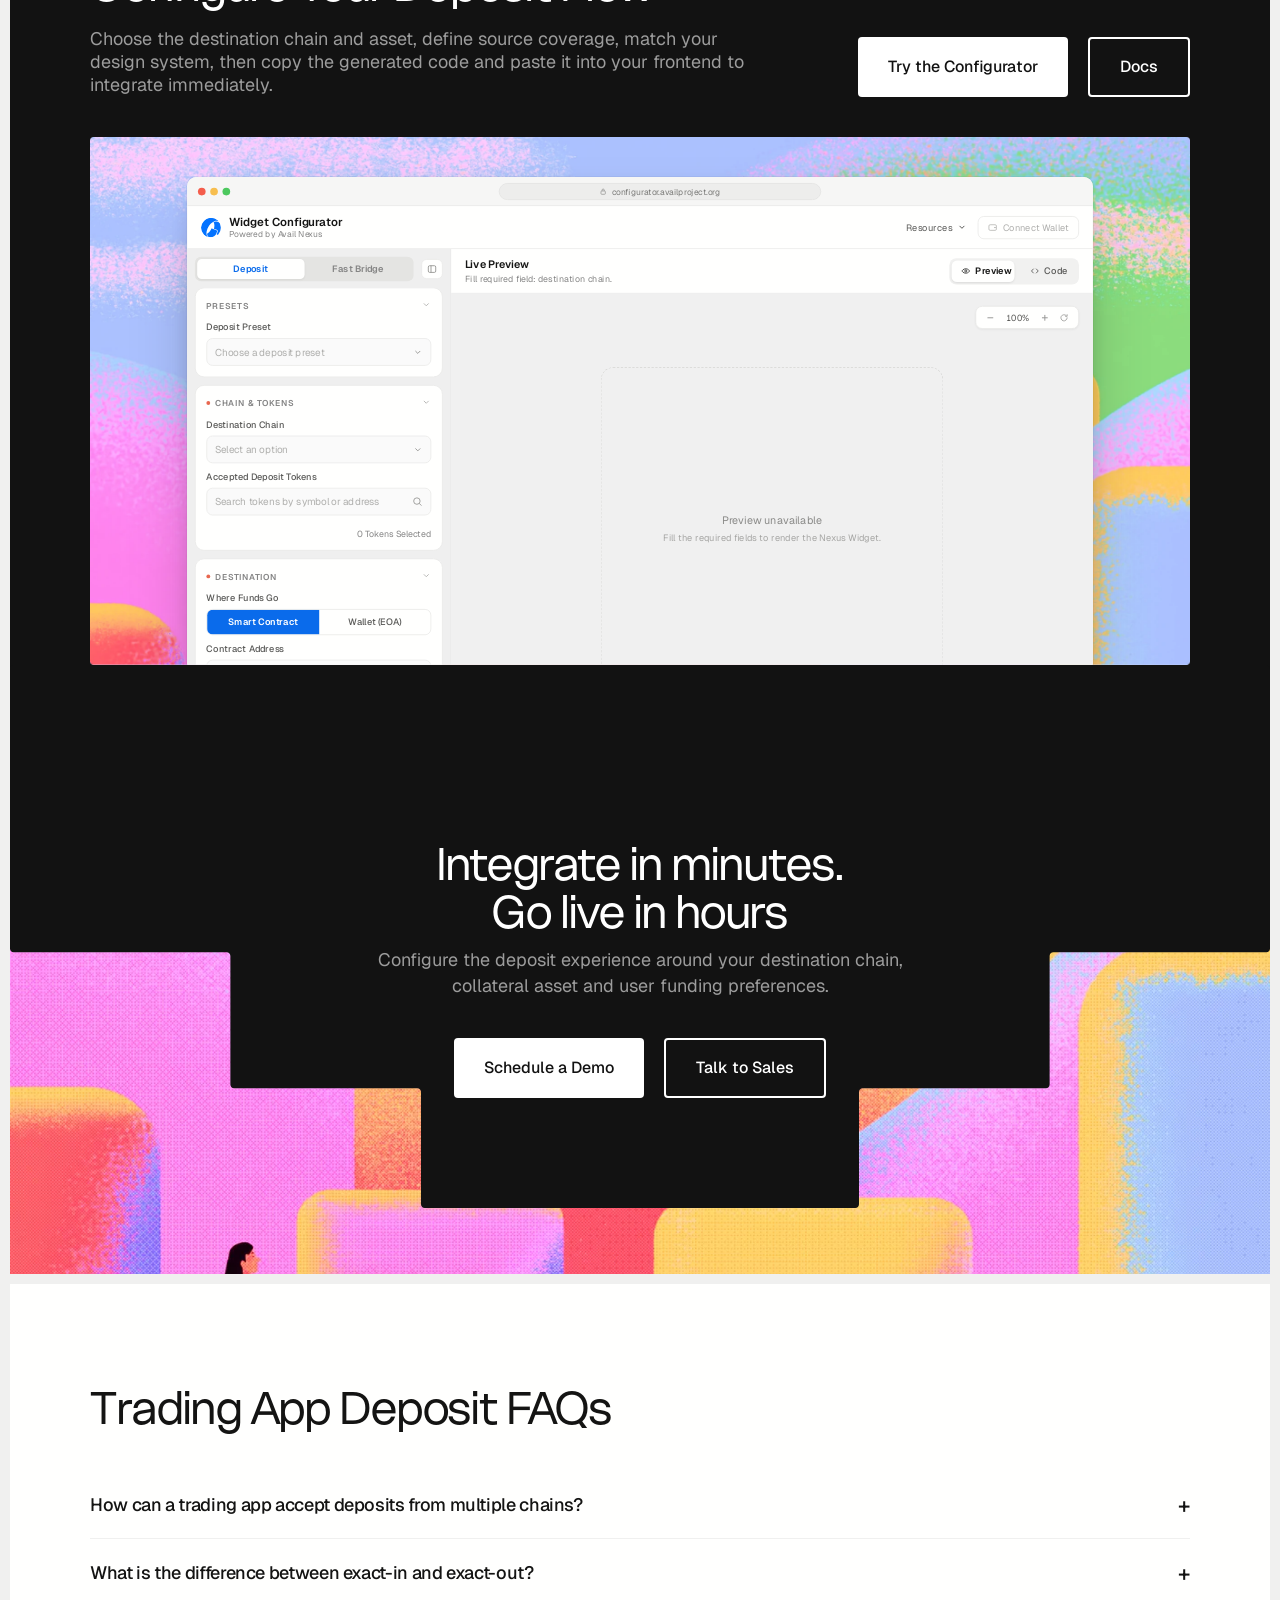
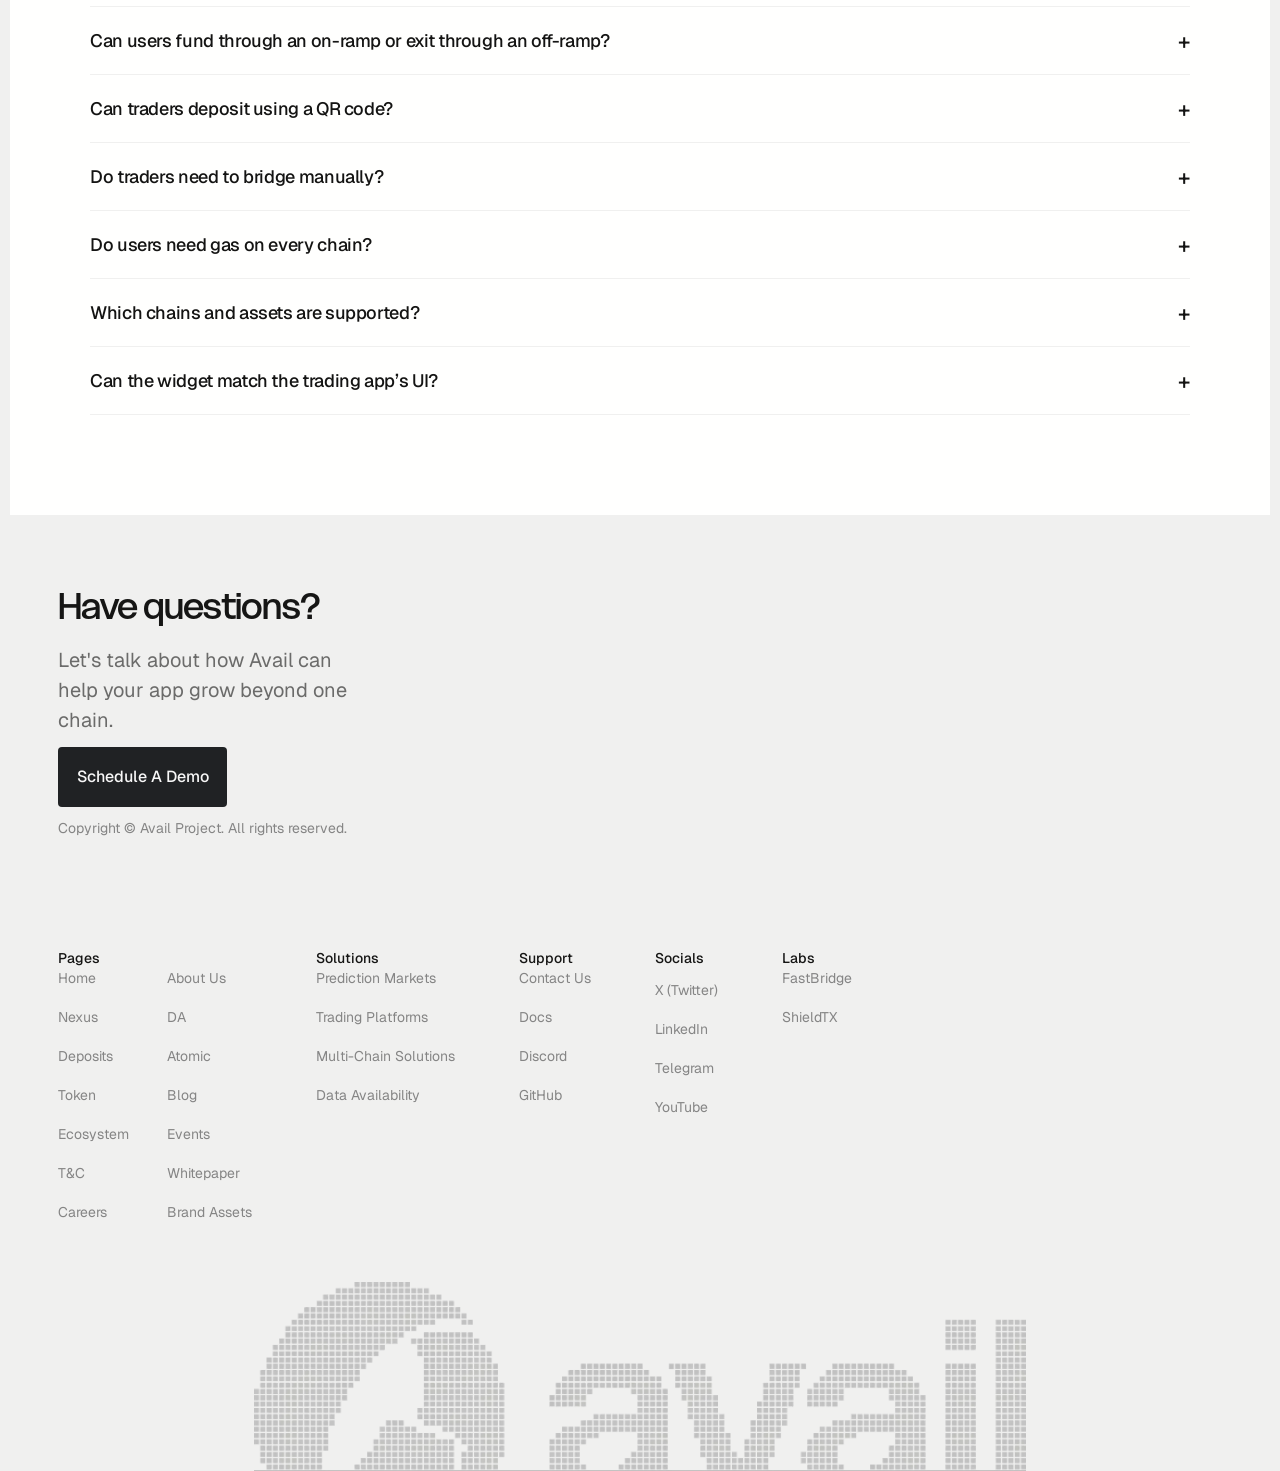
==== commit ca9889ef: "Pin --page to the site's 1440px cap The padding values were already identical to /trading - --gutter" ====
--- a/index.html
+++ b/index.html
@@ -13,7 +13,7 @@
 <link rel="preconnect" href="https://fonts.googleapis.com">
 <link rel="preconnect" href="https://fonts.gstatic.com" crossorigin>
 <link href="https://fonts.googleapis.com/css2?family=Geist:wght@400;500;600&display=swap" rel="stylesheet">
-<link rel="stylesheet" href="styles.css?v=16">
+<link rel="stylesheet" href="styles.css?v=17">
 </head>
 <body class="page-deposits">
 <section class="landing" aria-label="Hero">
@@ -522,7 +522,7 @@
 </footer>
 
 
-<script src="js/deposits.js?v=16" defer></script>
+<script src="js/deposits.js?v=17" defer></script>
 
 </body>
 </html>
--- a/styles.css
+++ b/styles.css
@@ -82,14 +82,18 @@
      Above the design width it grows with the viewport and every inner
      max-width below is expressed as a fraction of it, so the whole
      composition scales instead of just gaining empty gutters. */
-  --page:   1355px;
+  /* Pinned to the site's 1440px cap, matching trading.css. It used to be
+     clamp(1355px, 100vw - 20px, 1760px), which put the content at a different
+     inset from the viewport edge than the live page at every width - wider than
+     the site below ~1470px, narrower above it. Every inner width here is a
+     fraction of --page, so at 1440 the composition is unchanged. */
+  --page:   1440px;
   --section-frame:   10px;   /* (parent) */                            /* Figma frame inset */
   --content-inset: 72px;   /* (parent) */                            /* fixed, as on availproject.org */
   --gutter:    80px;   /* (parent) */
 }
 
 @media (min-width: 1201px) {
-  :root { --page: clamp(1355px, calc(100vw - 2 * var(--section-frame)), 1760px); }
 }
 
 /* ---------- Reset ----------
@@ -1046,7 +1050,7 @@
 .site-footer__top {
   display: flex; gap: 112px; justify-content: space-between; flex-wrap: wrap;
   max-width: var(--page); margin-inline: auto;
-  padding-inline: var(--content-inset);   /* 72px at desktop, stepping down with the page gutter */
+  padding-inline: 48px;   /* the site's footer inset, as on /trading */
 }
 .site-footer__cta { max-width: 530px; display: flex; flex-direction: column; gap: 12px; align-items: flex-start; }
 .site-footer__headline { font-family: var(--display); font-weight: 500; font-size: 36px; line-height: 54px; letter-spacing: -.72px; color: var(--heading); }
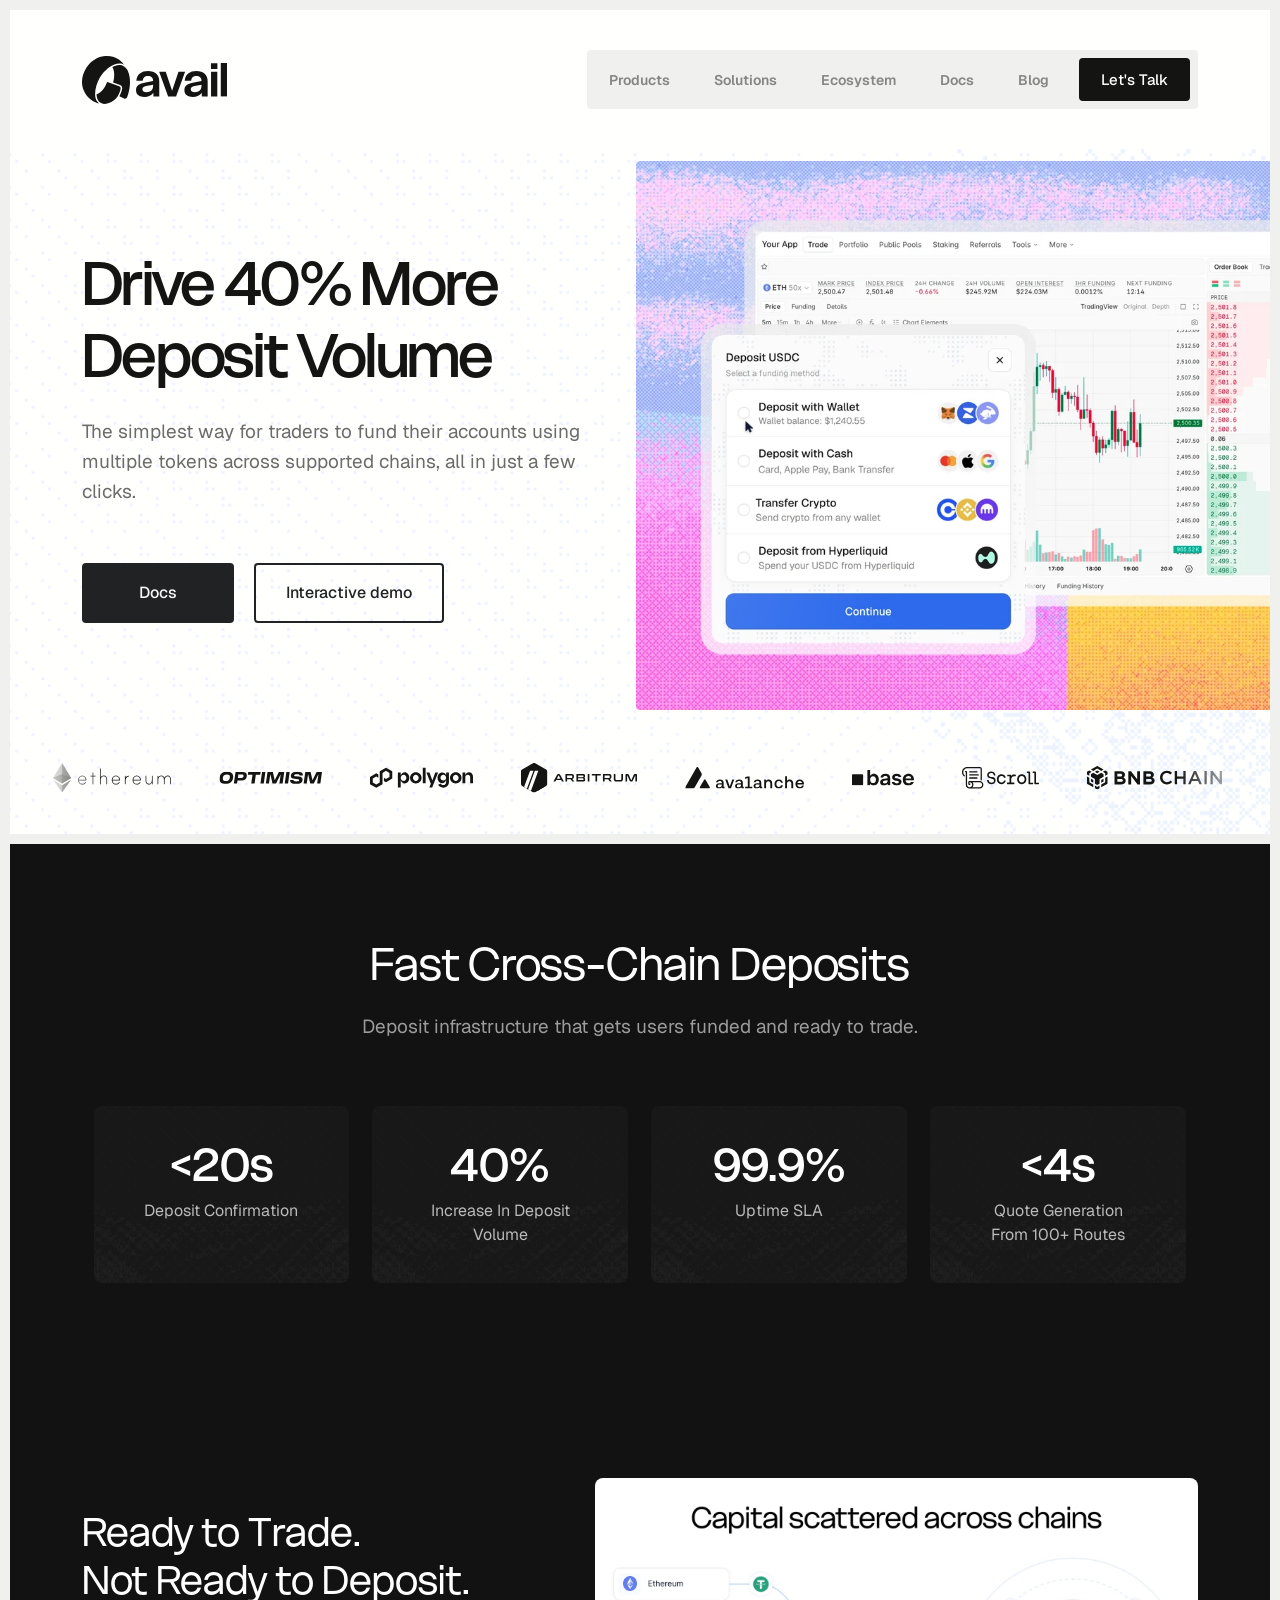
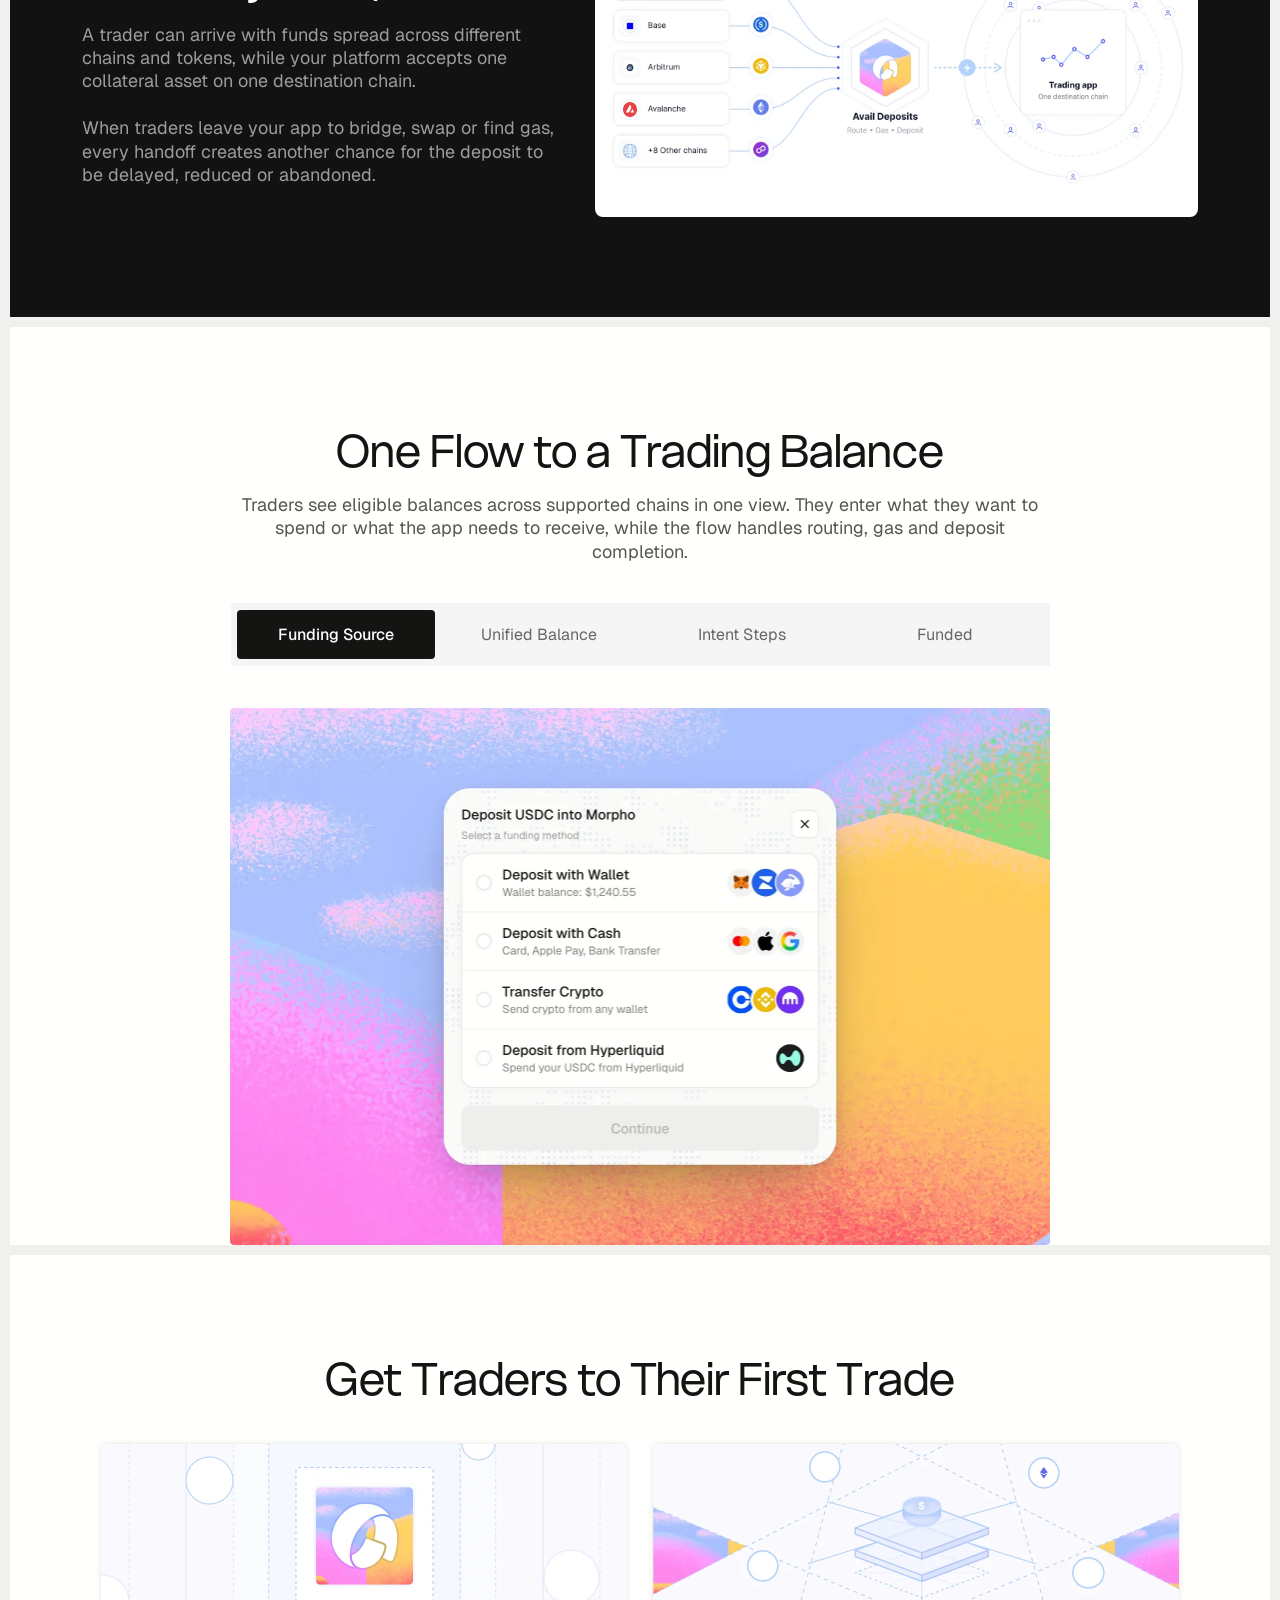
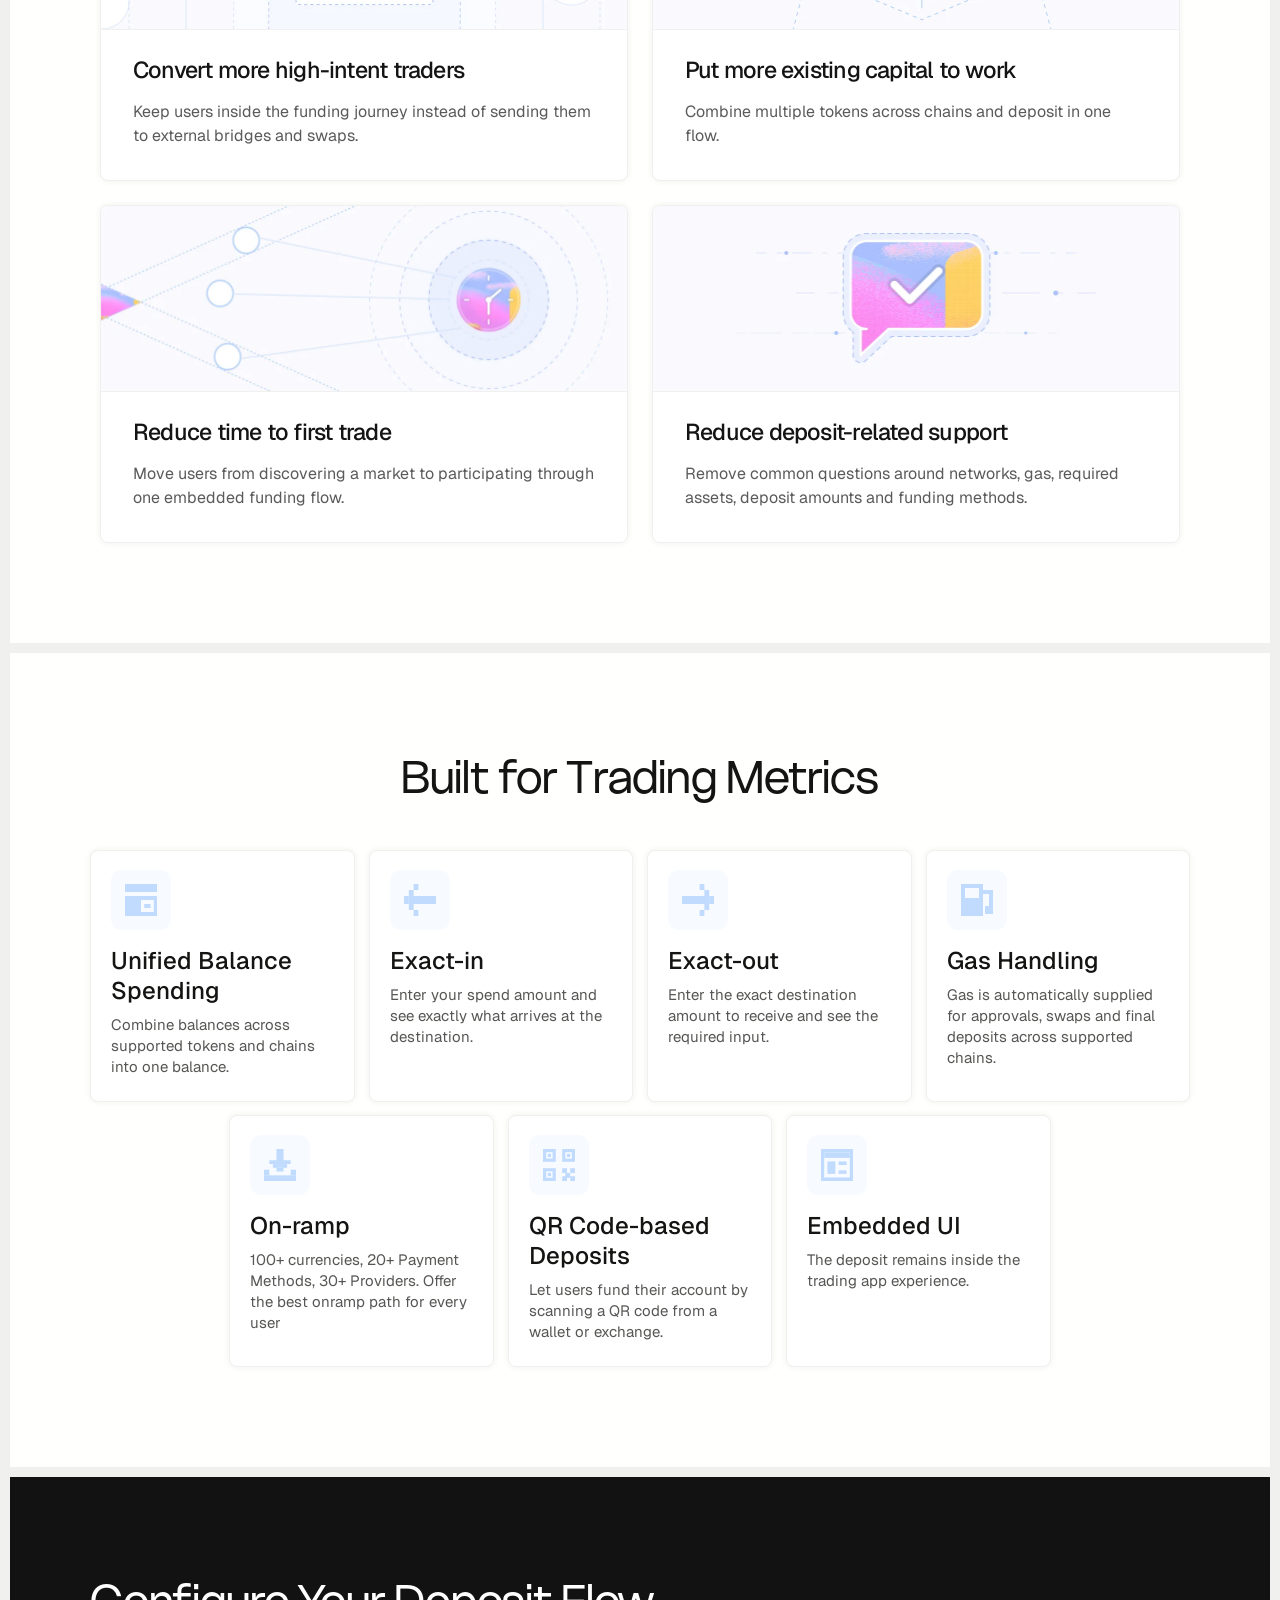
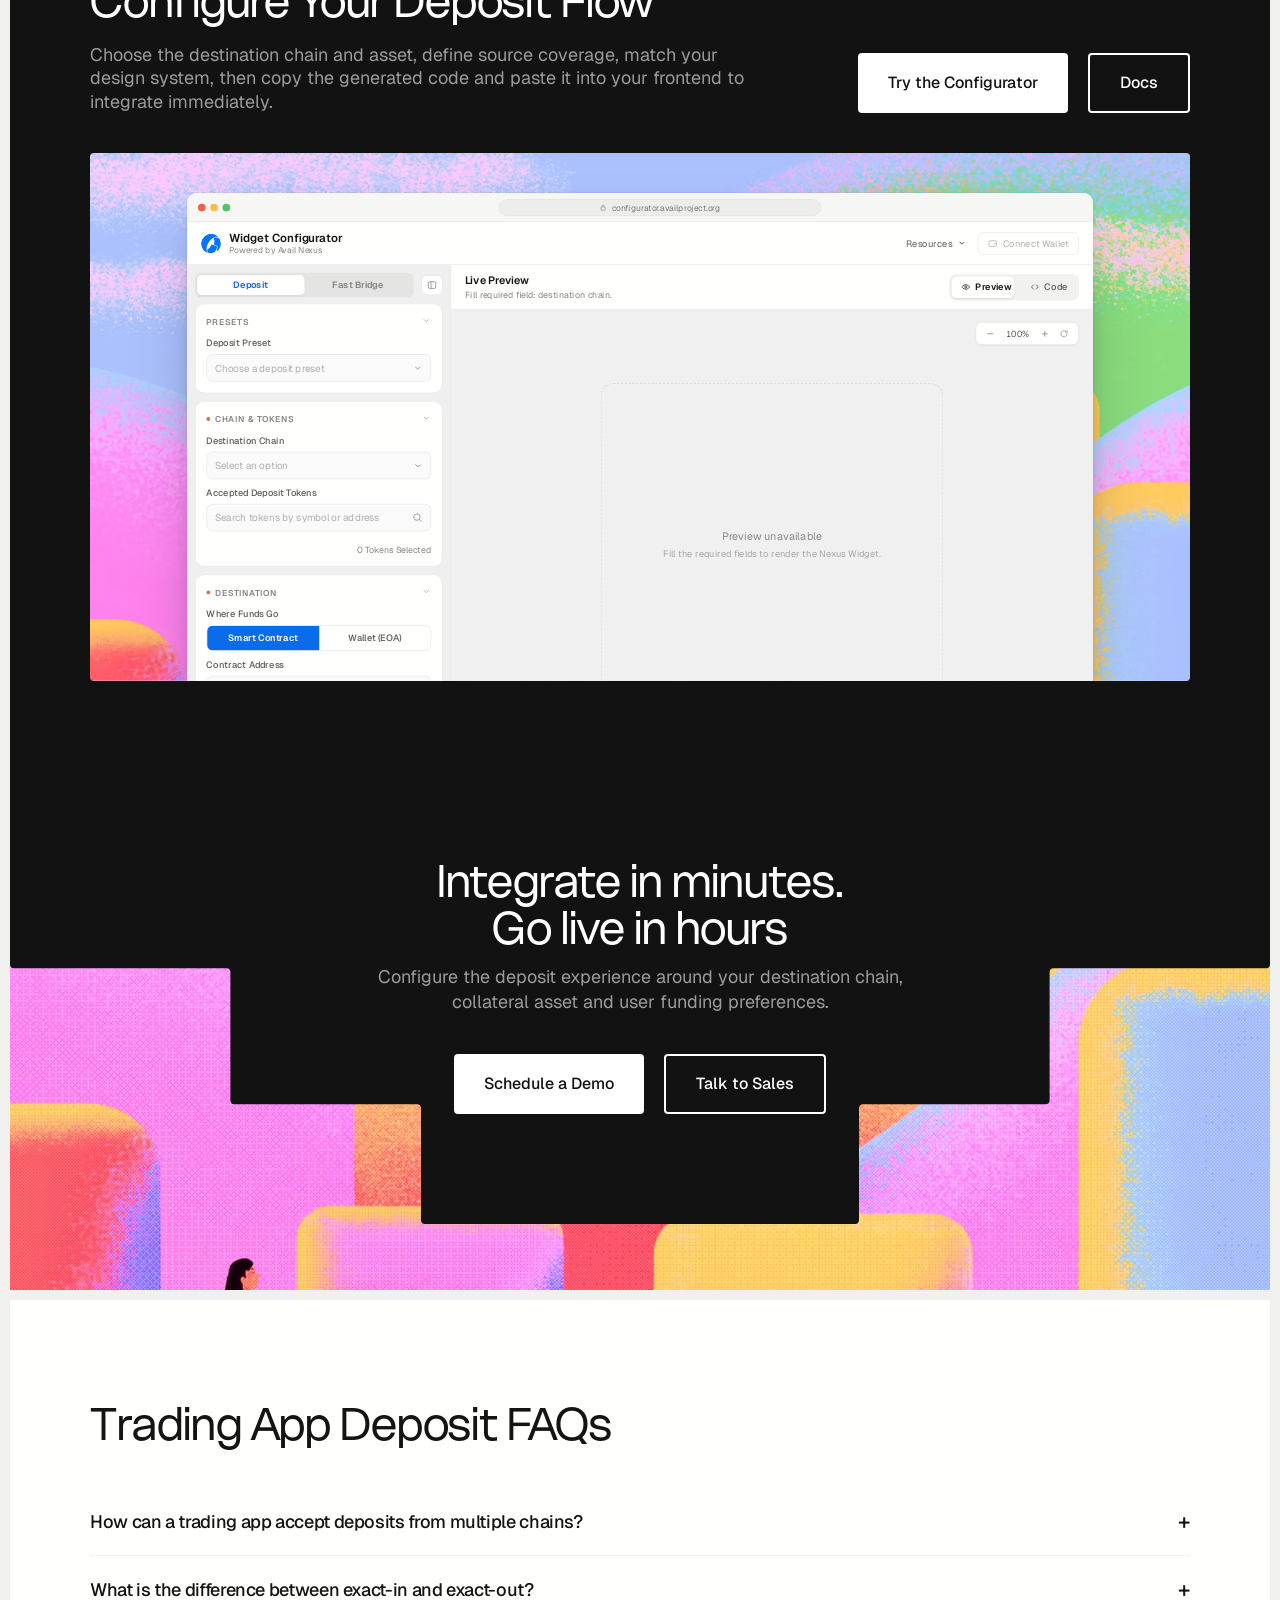
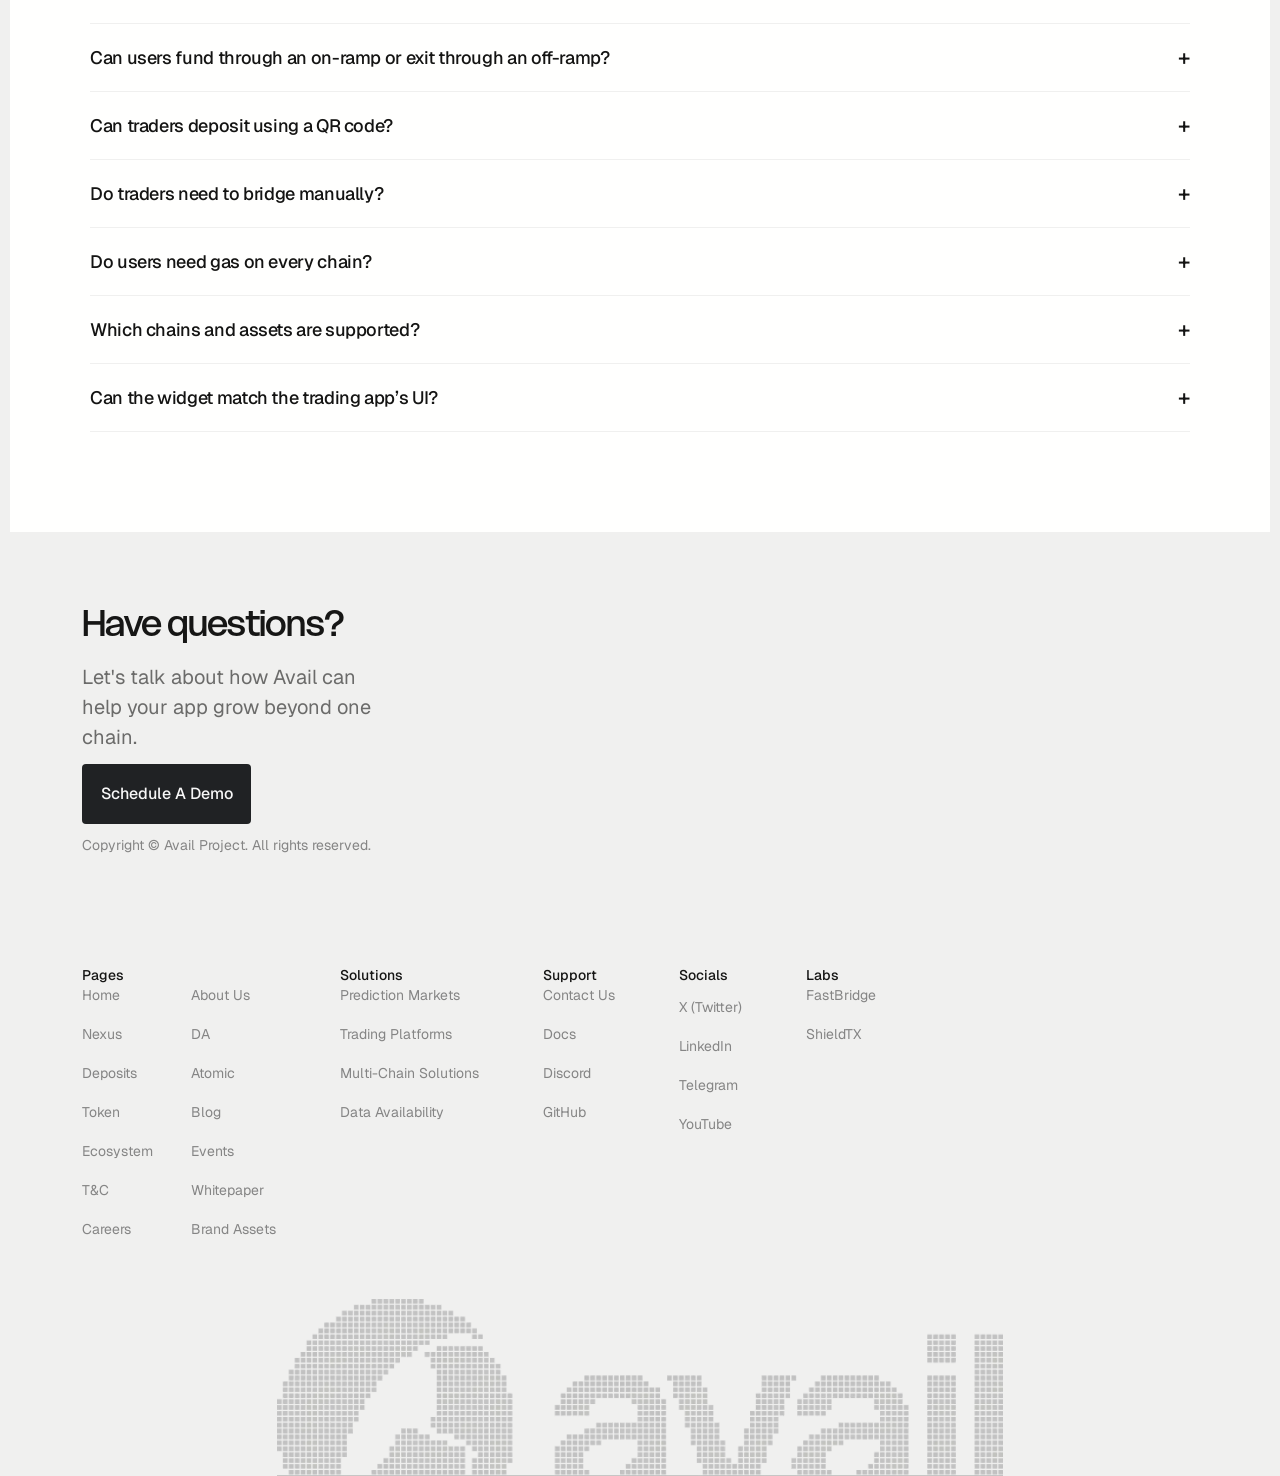
==== commit d460b0c8: "Make the frame band even again: 10px on all three sides Two mistakes in a row, both mine.  Pinning -" ====
--- a/index.html
+++ b/index.html
@@ -13,7 +13,7 @@
 <link rel="preconnect" href="https://fonts.googleapis.com">
 <link rel="preconnect" href="https://fonts.gstatic.com" crossorigin>
 <link href="https://fonts.googleapis.com/css2?family=Geist:wght@400;500;600&display=swap" rel="stylesheet">
-<link rel="stylesheet" href="styles.css?v=17">
+<link rel="stylesheet" href="styles.css?v=19">
 </head>
 <body class="page-deposits">
 <section class="landing" aria-label="Hero">
@@ -522,7 +522,7 @@
 </footer>
 
 
-<script src="js/deposits.js?v=17" defer></script>
+<script src="js/deposits.js?v=19" defer></script>
 
 </body>
 </html>
--- a/styles.css
+++ b/styles.css
@@ -82,18 +82,24 @@
      Above the design width it grows with the viewport and every inner
      max-width below is expressed as a fraction of it, so the whole
      composition scales instead of just gaining empty gutters. */
-  /* Pinned to the site's 1440px cap, matching trading.css. It used to be
-     clamp(1355px, 100vw - 20px, 1760px), which put the content at a different
-     inset from the viewport edge than the live page at every width - wider than
-     the site below ~1470px, narrower above it. Every inner width here is a
-     fraction of --page, so at 1440 the composition is unchanged. */
-  --page:   1440px;
+  /* Tracks the viewport minus one frame band each side (see the min-width:1201
+     override below), so the grey rail reads the same 10px on the left, right
+     and top. Pinning it to the site's flat 1440px — as trading.css does —
+     centres the page instead, and in a window wider than 1440 the side band
+     opens to 36px+ while the top band stays 10px: the frame stops reading as a
+     frame. The trade is that above 1440 the content sits closer to the edge
+     here than it does on /trading. */
+  --page:   1355px;
   --section-frame:   10px;   /* (parent) */                            /* Figma frame inset */
   --content-inset: 72px;   /* (parent) */                            /* fixed, as on availproject.org */
   --gutter:    80px;   /* (parent) */
 }
 
 @media (min-width: 1201px) {
+}
+
+@media (min-width: 1201px) {
+  :root { --page: clamp(1355px, calc(100vw - 2 * var(--section-frame)), 1760px); }
 }
 
 /* ---------- Reset ----------
@@ -133,7 +139,7 @@
 
 .landing {
   position: relative;
-  width: 100%; max-width: var(--page); margin: 0 auto;
+  width: 100%;
   background: var(--white);
   border-top:   var(--section-frame) solid var(--border);
   border-left:  var(--section-frame) solid var(--border);
@@ -160,7 +166,6 @@
 .lower-sections {
   position: relative;
   background: var(--white);
-  max-width: var(--page); margin: 0 auto;
   border-left:  var(--section-frame) solid var(--border);
   border-right: var(--section-frame) solid var(--border);
   overflow: clip;
@@ -1043,14 +1048,13 @@
    without them the footer would go full-bleed where .frame used to inset it */
 .site-footer {
   background: var(--grey); padding-top: 64px; overflow: hidden;
-  max-width: var(--page); margin-inline: auto;
   border-left:  var(--section-frame) solid var(--border);
   border-right: var(--section-frame) solid var(--border);
 }
 .site-footer__top {
   display: flex; gap: 112px; justify-content: space-between; flex-wrap: wrap;
   max-width: var(--page); margin-inline: auto;
-  padding-inline: 48px;   /* the site's footer inset, as on /trading */
+  padding-inline: var(--content-inset);   /* lines up with the header; the site's 48px would not */
 }
 .site-footer__cta { max-width: 530px; display: flex; flex-direction: column; gap: 12px; align-items: flex-start; }
 .site-footer__headline { font-family: var(--display); font-weight: 500; font-size: 36px; line-height: 54px; letter-spacing: -.72px; color: var(--heading); }
